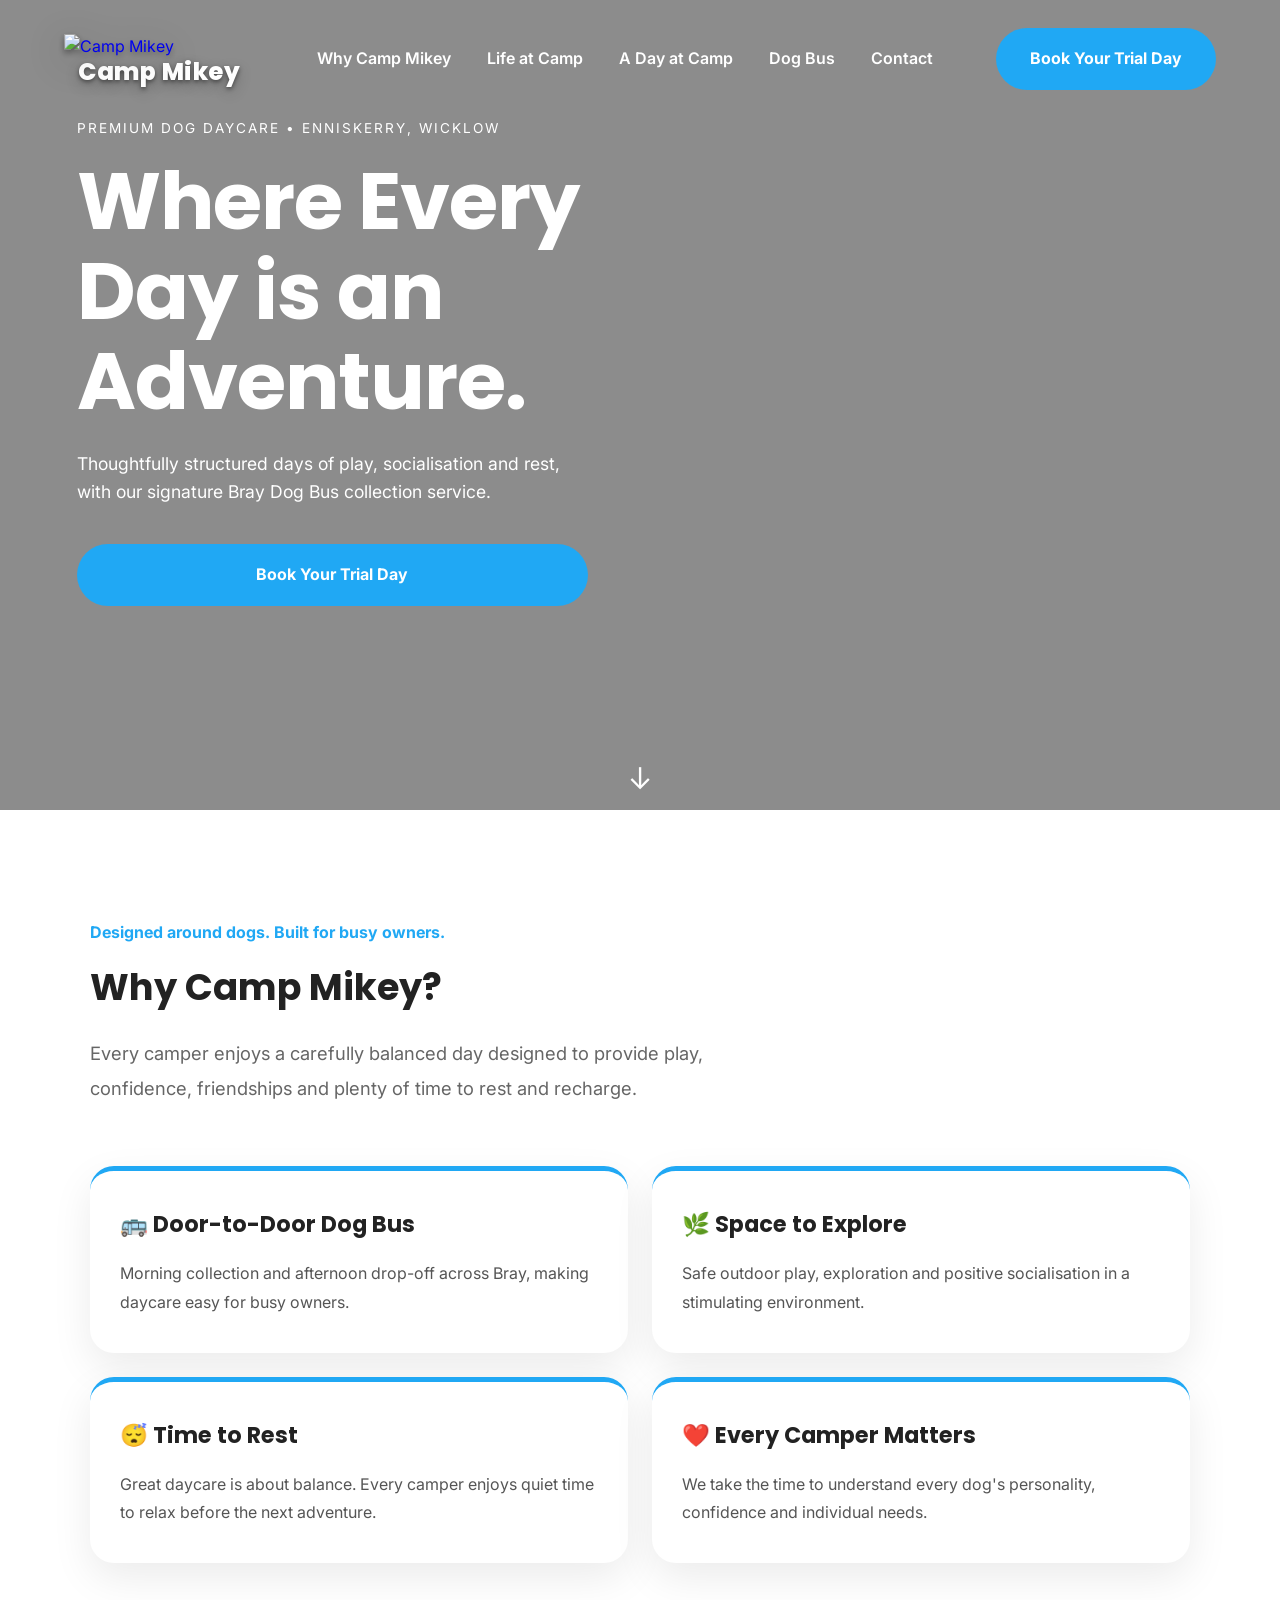
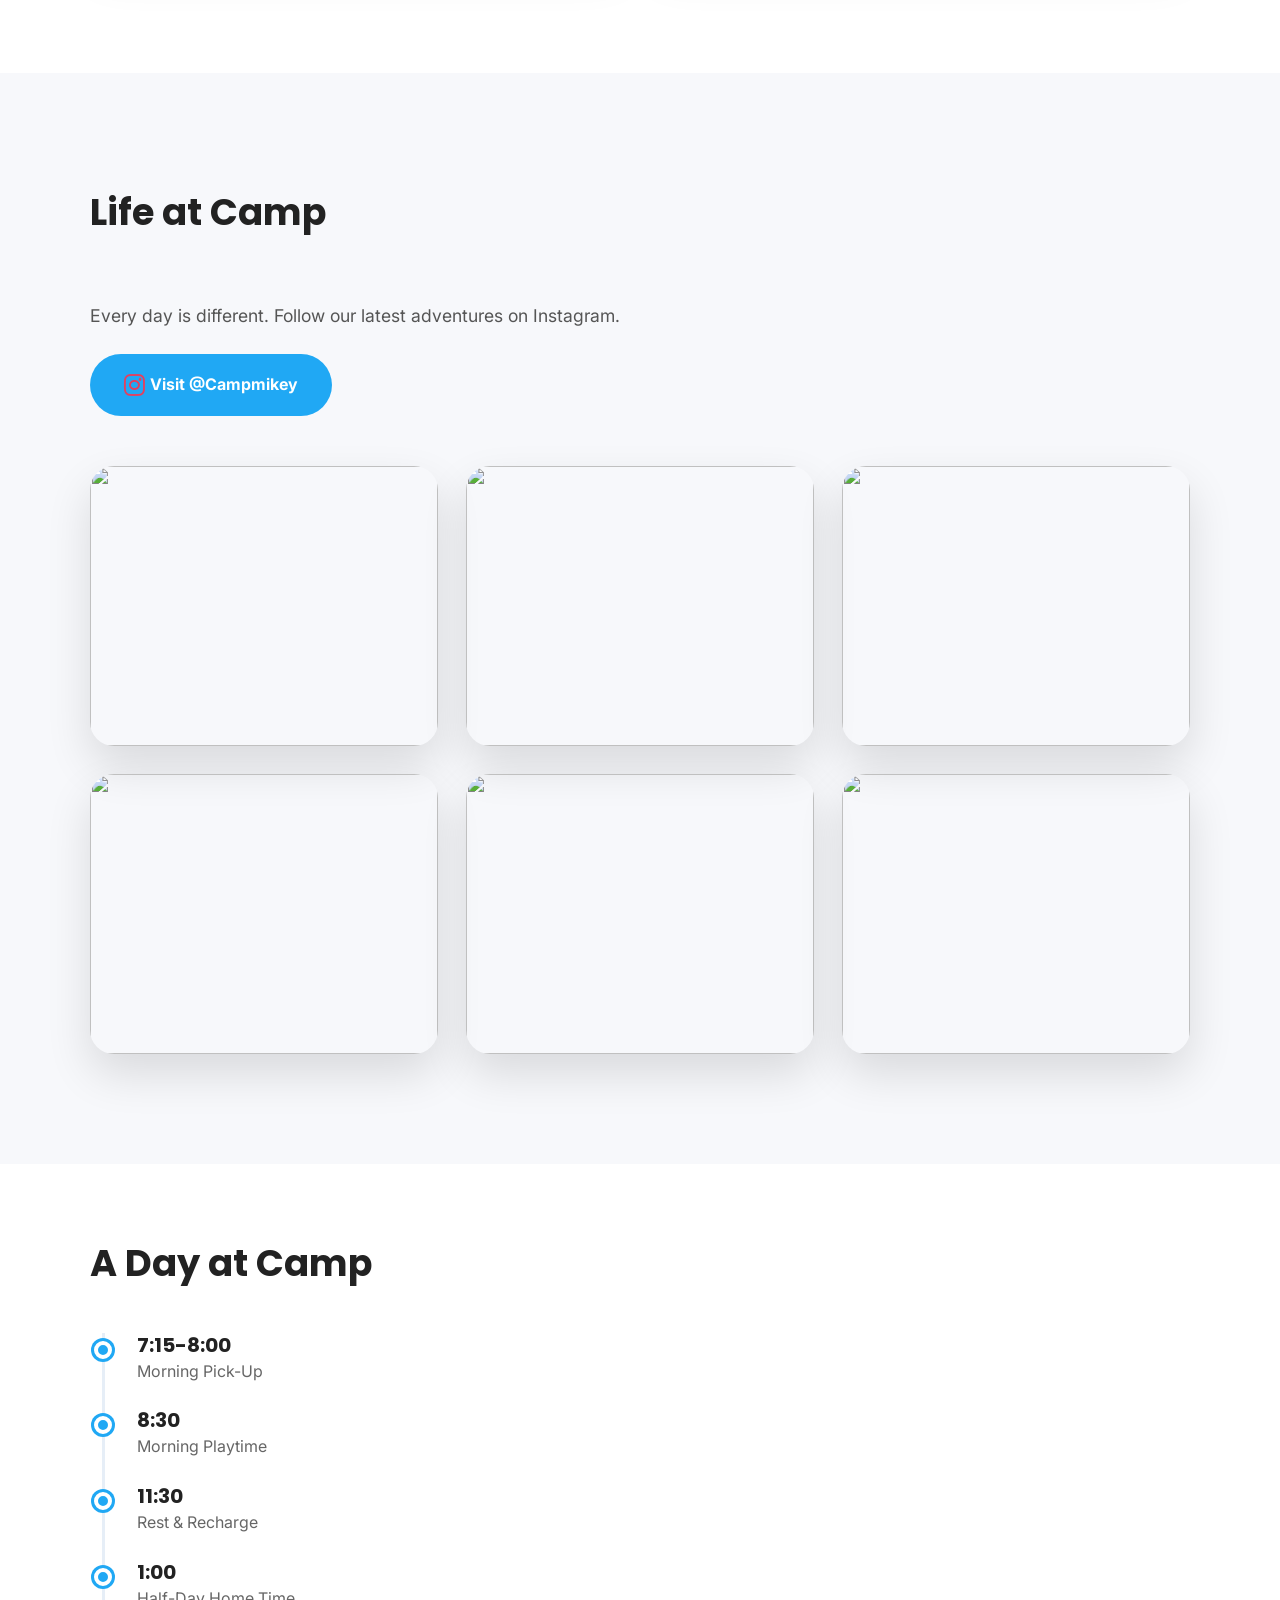
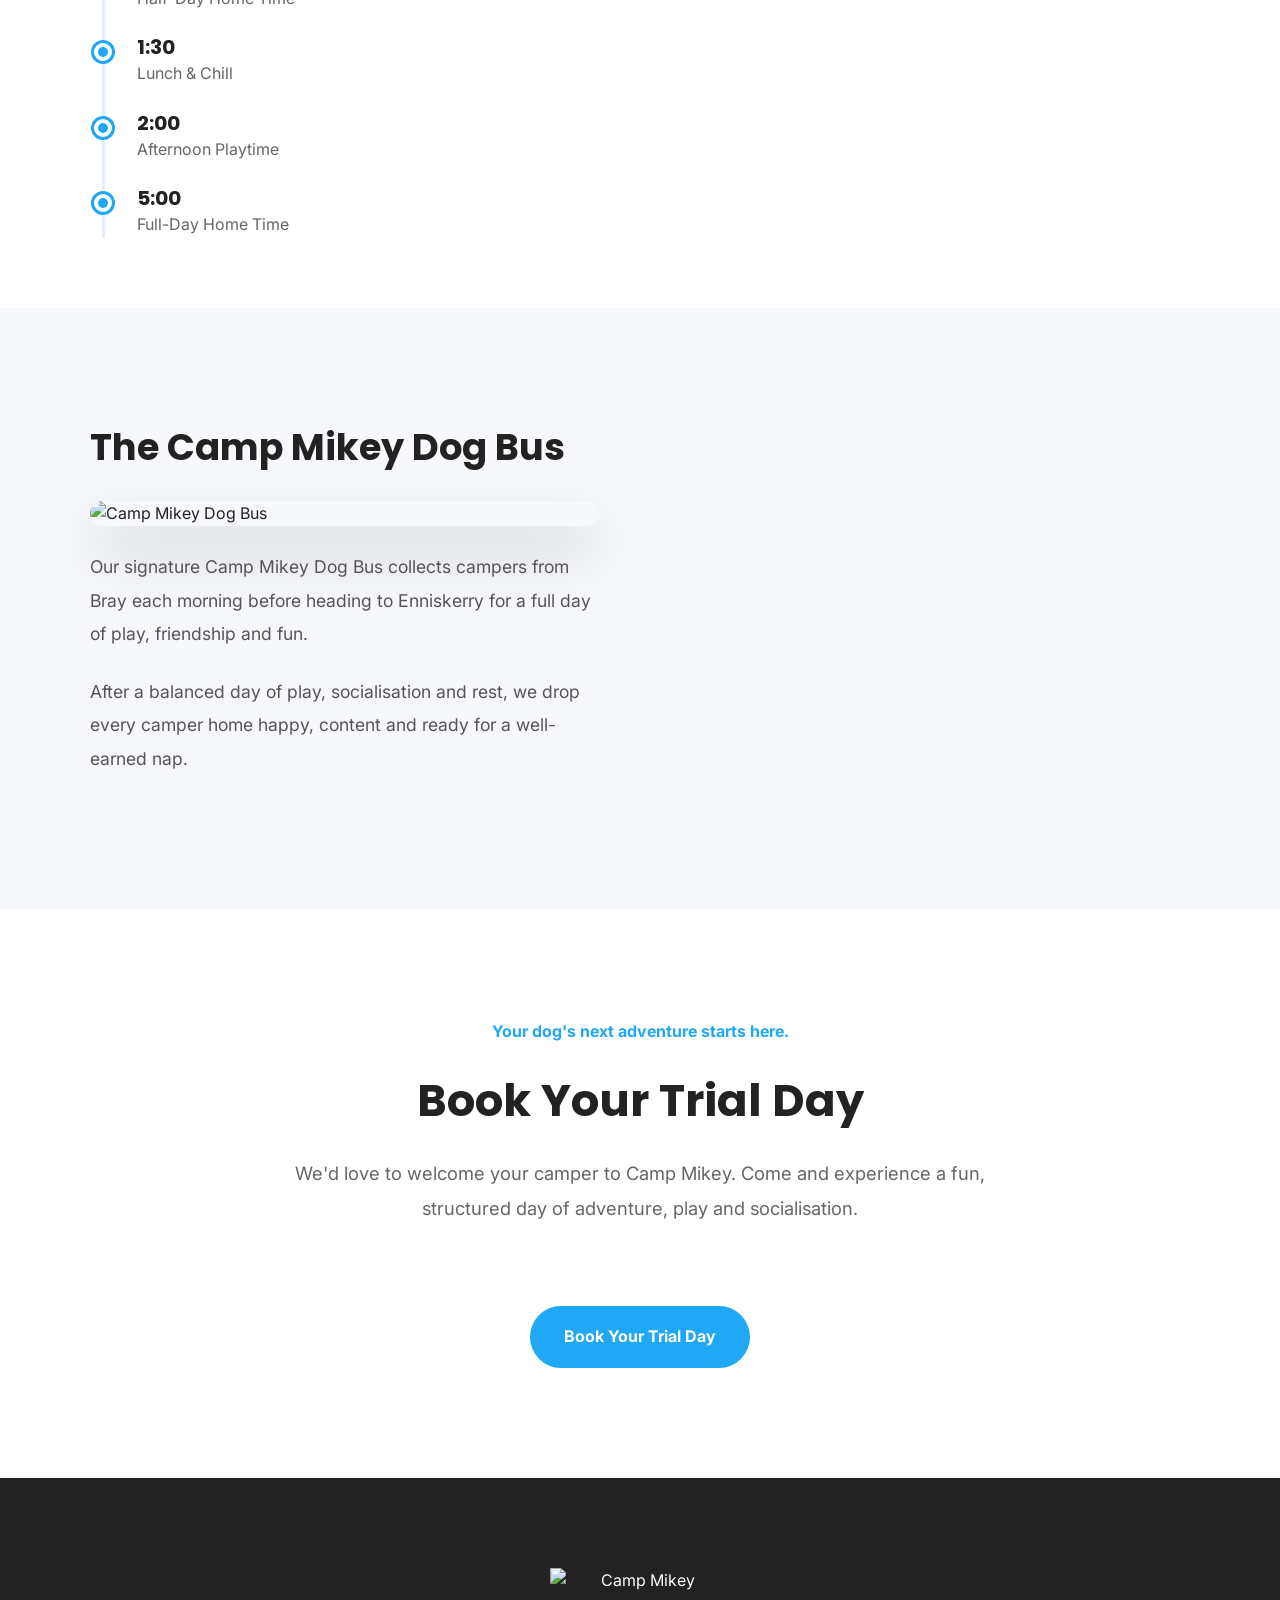
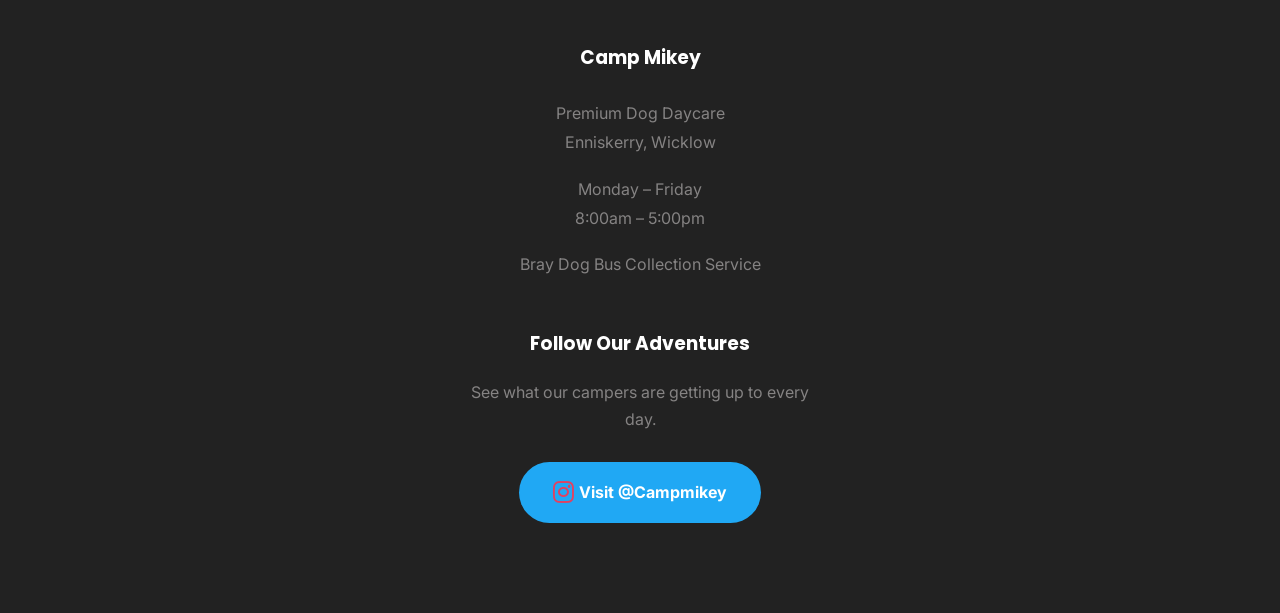
==== index.html @ 7c54f462 "chore: trigger production deployment" ====
<!DOCTYPE html>
<html lang="en">
<head>
    <meta charset="UTF-8">
    <meta name="viewport" content="width=device-width, initial-scale=1.0">

    <title>Camp Mikey | Premium Dog Daycare | Enniskerry, Wicklow</title>

    <meta name="description"
        content="Premium dog daycare in Enniskerry, Wicklow with our signature Bray Dog Bus collection service. Structured days of adventure, socialisation and rest.">

    <link rel="preconnect" href="https://fonts.googleapis.com">
    <link rel="preconnect" href="https://fonts.gstatic.com" crossorigin>

    <link href="https://fonts.googleapis.com/css2?family=Inter:wght@400;500;600;700&family=Poppins:wght@600;700;800&display=swap" rel="stylesheet">

<link rel="stylesheet"
      href="https://cdnjs.cloudflare.com/ajax/libs/font-awesome/6.5.2/css/all.min.css">

    <link rel="stylesheet" href="style.css">
</head>

<body>

<header class="hero">

    <nav class="navbar">

        <a href="#" class="logo">
    <img src="images/logo.png" alt="Camp Mikey">
    <span class="logo-name">Camp Mikey</span>
</a>

        <ul class="nav-links">
            <li><a href="#why">Why Camp Mikey</a></li>
            <li><a href="#gallery">Life at Camp</a></li>
            <li><a href="#day">A Day at Camp</a></li>
            <li><a href="#bus">Dog Bus</a></li>
            <li><a href="#contact">Contact</a></li>
        </ul>

        <a href="book.html" class="button desktop-button">
            Book Your Trial Day
        </a>

    </nav>

    <div class="hero-overlay"></div>

    <div class="hero-content">

        <p class="eyebrow">
            Premium Dog Daycare • Enniskerry, Wicklow
        </p>

        <h1>
            Where Every<br>
            Day is an Adventure.
        </h1>

        <p class="hero-text">
            Thoughtfully structured days of play, socialisation and rest,
            with our signature Bray Dog Bus collection service.
        </p>

        <a href="book.html" class="button hero-button">
            Book Your Trial Day
        </a>

    </div>

    <div class="scroll-indicator">
        ↓
    </div>

</header>

<main>

<section id="why" class="section">

    <div class="container">

        <p class="section-tag">
            Designed around dogs. Built for busy owners.
        </p>

        <h2>
            Why Camp Mikey?
        </h2>

        <p class="section-intro">

            Every camper enjoys a carefully balanced day designed to
            provide play, confidence, friendships and plenty of time
            to rest and recharge.

        </p>

        <div class="features">

            <article class="feature-card">

                <h3>🚌 Door-to-Door Dog Bus</h3>

                <p>
                    Morning collection and afternoon drop-off across Bray,
                    making daycare easy for busy owners.
                </p>

            </article>

            <article class="feature-card">

                <h3>🌿 Space to Explore</h3>

                <p>
                    Safe outdoor play, exploration and positive socialisation
                    in a stimulating environment.
                </p>

            </article>

            <article class="feature-card">

                <h3>😴 Time to Rest</h3>

                <p>
                    Great daycare is about balance. Every camper enjoys quiet
                    time to relax before the next adventure.
                </p>

            </article>

            <article class="feature-card">

                <h3>❤️ Every Camper Matters</h3>

                <p>
                    We take the time to understand every dog's personality,
                    confidence and individual needs.
                </p>

            </article>

        </div>

    </div>

</section>

<section id="gallery" class="section light">

    <div class="container">

        <h2>Life at Camp</h2>

        <div class="instagram-callout">

    <p>
        Every day is different. Follow our latest adventures on Instagram.
    </p>

    <a href="https://instagram.com/campmikeydogdaycare"
       target="_blank"
       class="button">

        <i class="fa-brands fa-instagram"></i>
        Visit @Campmikey

    </a>

</div>

        <div class="gallery">

            <img src="images/fourpals.jpg" alt="">
            <img src="images/park.jpeg" alt="">
            <img src="images/Pals.jpeg" alt="">
            <img src="images/Van-freeway 2.jpeg" alt="">
            <img src="images/Arnie-and-Beau.jpeg" alt="">
            <img src="images/Platform.jpeg" alt="">

        </div>

    </div>

</section>

<section id="day" class="section">

<div class="container">

<h2>A Day at Camp</h2>

<div class="timeline">

    <div class="timeline-item">
        <div class="timeline-dot"></div>
        <div class="timeline-content">
            <h3>7:15-8:00</h3>
            <p>Morning Pick-Up</p>
        </div>
    </div>

    <div class="timeline-item">
        <div class="timeline-dot"></div>
        <div class="timeline-content">
            <h3>8:30</h3>
            <p>Morning Playtime</p>
        </div>
    </div>

    <div class="timeline-item">
        <div class="timeline-dot"></div>
        <div class="timeline-content">
            <h3>11:30</h3>
            <p>Rest & Recharge</p>
        </div>
    </div>

    <div class="timeline-item">
        <div class="timeline-dot"></div>
        <div class="timeline-content">
            <h3>1:00</h3>
            <p>Half-Day Home Time</p>
        </div>
    </div>

    <div class="timeline-item">
        <div class="timeline-dot"></div>
        <div class="timeline-content">
            <h3>1:30</h3>
            <p>Lunch & Chill</p>
        </div>
    </div>

    <div class="timeline-item">
        <div class="timeline-dot"></div>
        <div class="timeline-content">
            <h3>2:00</h3>
            <p>Afternoon Playtime</p>
        </div>
    </div>

    <div class="timeline-item">
        <div class="timeline-dot"></div>
        <div class="timeline-content">
            <h3>5:00</h3>
            <p>Full-Day Home Time</p>
        </div>
    </div>

</div>

</section>

<section id="bus" class="section light">

<div class="container split">

<div>

<h2>The Camp Mikey Dog Bus</h2>

<div>

    <img src="images/van.jpeg" alt="Camp Mikey Dog Bus">

</div>

<p>

Our signature Camp Mikey Dog Bus collects campers from Bray each
morning before heading to Enniskerry for a full day of play,
friendship and fun.

</p>

<p>
After a balanced day of play, socialisation and rest, we drop every camper home happy, content and ready for a well-earned nap.
</p>

</div>

</div>

</section>

<section id="contact" class="cta">

    <div class="container">

        <p class="section-tag">
            Your dog's next adventure starts here.
        </p>

        <h2>
            Book Your Trial Day
        </h2>

        <p class="section-intro">
            We'd love to welcome your camper to Camp Mikey. Come and experience a fun, structured day of adventure, play and socialisation.
        </p>

        <a href="book.html" class="button">
            Book Your Trial Day
        </a>

    </div>

</section>

<footer>

    <div class="container footer-content">

        <img src="images/logo.png"
             alt="Camp Mikey"
             class="footer-logo">

        <div class="footer-details">

            <h3>Camp Mikey</h3>

            <p>
                Premium Dog Daycare<br>
                Enniskerry, Wicklow
            </p>

            <p>
                Monday – Friday<br>
                8:00am – 5:00pm
            </p>

            <p>
                Bray Dog Bus Collection Service
            </p>

        </div>

        <div class="footer-social">

            <h3>Follow Our Adventures</h3>

            <p>
                See what our campers are getting up to every day.
            </p>

            <a href="https://instagram.com/campmikeydogdaycare"
               target="_blank"
               class="button">

                <i class="fa-brands fa-instagram"></i>
                Visit @Campmikey

            </a>

        </div>

    </div>

</footer>
---- style.css ----
/* ======================================================
   CAMP MIKEY
   Mobile First
====================================================== */

/* ---------- Reset ---------- */

*{
    margin:0;
    padding:0;
    box-sizing:border-box;
}

html{
    scroll-behavior:smooth;
}

body{
    font-family:"Inter",sans-serif;
    color:#222;
    background:#fff;
    line-height:1.6;
}

img{
    max-width:100%;
    display:block;
}

a{
    text-decoration:none;
}

/* ---------- Variables ---------- */

:root{

    --blue:#20A8F4;
    --dark:#222;
    --light:#f7f8fb;
    --white:#fff;

    --radius:22px;

    --shadow:
    0 20px 45px rgba(0,0,0,.12);

}

/* ---------- Typography ---------- */

h1,h2,h3{
    font-family:"Poppins",sans-serif;
}

h1{
    font-size:3.2rem;
    line-height:1.05;
    margin-bottom:24px;
}

h2{
    font-size:2.3rem;
    margin-bottom:20px;
}

p{
    color:#555;
}

/* ---------- Buttons ---------- */

.button{

    display:inline-flex;
    justify-content:center;
    align-items:center;

    background:var(--blue);
    color:white;

    padding:18px 34px;

    border-radius:999px;

    font-weight:700;

    transition:.25s;

}

.button:hover{

    transform:translateY(-3px);

}

/* ---------- Hero ---------- */

.hero{

    position:relative;

    min-height:78vh;

    background:
    linear-gradient(rgba(0,0,0,.45),rgba(0,0,0,.45)),
    url(images/hero.jpeg);

    background-size:cover;
    background-position:center;

    color:white;

    display:flex;
    flex-direction:column;

}

.hero-overlay{

    position:absolute;
    inset:0;

}

.navbar{

    display:flex;
    justify-content:center;
    align-items:center;

    padding:18px 28px;
    position:relative;
    z-index:2;

}

.logo img{
    width:150px;
    height:auto;

    filter:
        drop-shadow(0 3px 3px rgba(0,0,0,.35))
        drop-shadow(0 8px 18px rgba(0,0,0,.22));
}

.logo{
    display:flex;
    flex-direction:column;
    align-items:center;
}

.logo-name{
    margin-top:0px;

    font-family:"Poppins", sans-serif;
    font-size:1.5rem;
    font-weight:800;

    color:white;

    line-height:1;
    letter-spacing:.5px;

    text-shadow:
        0 2px 4px rgba(0,0,0,.45),
        0 5px 14px rgba(0,0,0,.25);
}

.nav-links{

    display:none;

    list-style:none;

}

.desktop-button{

    display:none;

}

.hero-content{

    position:relative;
    z-index:2;

    flex:1;

    display:flex;
    flex-direction:column;
    justify-content:flex-start;

    padding:0px 32px 25px;

    max-width:620px;

}

.eyebrow{

    color:white;

    text-transform:uppercase;

    letter-spacing:2px;

    font-size:.85rem;

    margin-bottom:18px;

}

.hero h1{

    color:white;

}

.hero-text{

    color:white;

    font-size:1.1rem;

    margin-bottom:38px;

}

.hero-button{

    width:100%;

}

.scroll-indicator{

    color:white;

    text-align:center;

    padding-bottom:8px;

    font-size:30px;

}

/* ---------- Timeline ---------- */

.timeline{
    position:relative;
    margin-top:40px;
    margin-left:12px;
    padding-left:32px;
    border-left:3px solid #e6eef7;
}

.timeline-item{
    position:relative;
    margin-bottom:24px;
}

.timeline-item:last-child{
    margin-bottom:0;
}

.timeline-dot{
    position:absolute;
    left:-43px;
    top:8px;
    width:18px;
    height:18px;
    border-radius:50%;
    background:var(--blue);
    border:4px solid #fff;
    box-shadow:0 0 0 3px var(--blue);
}

.timeline-content h3{
    font-size:1.25rem;
    color:var(--dark);
    margin-bottom:2px;
    line-height:1.2;
}

.timeline-content p{
    color:#666;
    font-size:1rem;
}

#day{
    padding-top:70px;
    padding-bottom:70px;
}

/* ---------- Sections ---------- */

.section{

    padding:110px 28px;

}

.light{

    background:var(--light);

}

.container{

    width:min(1100px,100%);
    margin:auto;

}

.section-tag{

    color:var(--blue);

    font-weight:700;

    margin-bottom:12px;

}

.section-intro{

max-width:700px;

font-size:1.15rem;

line-height:1.9;

margin-bottom:60px;

color:#666;

}

.features{
    display:grid;
    grid-template-columns:1fr;
    gap:24px;
    margin-top:50px;
}

.feature-card{

    background:white;

    border-radius:24px;

    padding:36px 30px;

    box-shadow:0 15px 40px rgba(0,0,0,.08);

    transition:.3s;

    border-top:5px solid var(--blue);

}

.feature-card:hover{

    transform:translateY(-8px);

    box-shadow:0 25px 55px rgba(0,0,0,.12);

}

.feature-card h3{

    font-size:1.4rem;

    margin-bottom:16px;

}

.feature-card p{

    line-height:1.8;

}

@media(min-width:900px){

    .features{
        grid-template-columns:repeat(2,1fr);
    }

}

/* ---------- Instagram ---------- */

.instagram-callout{

    text-align:left;

    margin-top:60px;

}

.instagram-callout p{

    font-size:1.1rem;

    margin-bottom:24px;

}

/* ---------- Gallery ---------- */

.gallery{

    display:grid;

    grid-template-columns:1fr;

    gap:20px;

    margin-top:50px;

}

.gallery img{

    width:100%;

    height:280px;

    object-fit:cover;

    border-radius:24px;

    box-shadow:var(--shadow);

    transition:transform .3s ease;

}

.gallery img:hover{

    transform:scale(1.03);

}

@media(min-width:768px){

    .gallery{

        grid-template-columns:repeat(2,1fr);

    }

}

@media(min-width:1100px){

    .gallery{

        grid-template-columns:repeat(3,1fr);

        gap:28px;

    }

}

/* ---------- Desktop ---------- */

@media(min-width:992px){

.hero{

min-height:90vh;

}

.navbar{
    padding:28px 5%;
    justify-content:space-between;
}

.logo img{
    width:190px;
    height:auto;
}

.nav-links{

display:flex;

gap:36px;

}

.nav-links a{

color:white;
font-weight:600;

}

.desktop-button{

display:inline-flex;

}

.hero-content{

padding-left:6%;

}

.hero-button{

width:auto;

}

h1{
    font-size:5rem;
    line-height:1.12;
    letter-spacing:-1px;
}

}

/* ---------- Dog Bus ---------- */

.split{
    display:grid;
    gap:80px;
    align-items:center;
}

.split img{

    width:100%;

    border-radius:32px;

    display:block;

    box-shadow:0 25px 60px rgba(0,0,0,.18);

}

.split p{
    margin:24px 0;
    max-width:550px;
}

@media(min-width:992px){

    .split{
        grid-template-columns:1fr 1fr;
    }

}

.split > div:last-child{
    margin-top:20px;
}

@media(min-width:992px){

    .split > div:last-child{
        margin-top:0;
    }

}

.split h2{

    margin-bottom:24px;

}

.split p{

    font-size:1.1rem;

    line-height:1.9;

    margin-bottom:24px;

}

.split .button{

    margin:20px 0 50px;

}

/* ---------- CTA ---------- */

.cta{

    background:white;

    text-align:center;

    padding:110px 28px;

}

.cta h2{

    font-size:2.8rem;

    margin:20px 0;

}

.cta .section-intro{
    margin-left:auto;
    margin-right:auto;
    text-align:center;
}

.cta .button{

    margin-top:20px;

}

.button i{

    margin-right:10px;

    font-size:1rem;

}

.button .fa-instagram{

    color:#E4405F;

    font-size:1.5rem;

    margin-right:5px;

    vertical-align:middle;

}

/* ---------- Footer ---------- */

footer{

    background:#222;

    color:white;

    padding:90px 28px;

}

.footer-content{

    display:flex;

    flex-direction:column;

    align-items:center;

    text-align:center;

    gap:50px;

}

.footer-logo{

    width:180px;

}

.footer-details{

    display:flex;

    flex-direction:column;

    gap:18px;

}

.footer-details h3{

    color:var(--white);

    margin-bottom:8px;

}

.footer-details p{

    color:#858383;

    line-height:1.8;

    margin:0;

}

.footer-social{

    display:flex;

    flex-direction:column;

    align-items:center;

    gap:20px;

}

.footer-social h3{

    color:rgb(255, 255, 255);

}

.footer-social p{

    color:#858383;

    max-width:340px;

    line-height:1.7;

}

.footer-social .button{

    margin-top:8px;

}

/* ---------- Booking Page ---------- */

.booking-page{
    background:#f7f8fb;
    color:var(--dark);
}

.booking-header{
    background:white;
    padding:24px 28px;
    text-align:center;
}

.booking-logo{
    display:inline-flex;
    flex-direction:column;
    align-items:center;
    text-decoration:none;
}

.booking-logo img{
    width:140px;
    height:auto;
}

.booking-logo span{
    margin-top:4px;
    font-family:"Poppins", sans-serif;
    font-size:1.5rem;
    font-weight:800;
    color:var(--dark);
}

.booking-container{
    width:100%;
    max-width:850px;
    margin:0 auto;
}

.booking-intro{
    background:white;
    padding:10px 28px 70px;
}

.booking-intro h1{
    font-size:2.7rem;
    line-height:1.1;
    margin:16px 0 28px;
}

.booking-intro > .booking-container > p:not(.section-tag){
    font-size:1.05rem;
    line-height:1.8;
    color:#555;
    margin-bottom:18px;
}

.booking-notice{
    margin-top:35px;
    padding:24px;
    background:#eef5fc;
    border-left:5px solid var(--blue);
    border-radius:12px;
    line-height:1.7;
}

.booking-form-section{
    padding:70px 28px 100px;
}

.booking-form{
    display:flex;
    flex-direction:column;
    gap:35px;
}

.booking-form fieldset{
    background:white;
    border:none;
    border-radius:24px;
    padding:32px 24px;
    box-shadow:0 15px 40px rgba(0,0,0,.06);
}

.form-section-title{
    font-family:"Poppins", sans-serif;
    font-size:1.5rem;
    font-weight:700;
    color:var(--dark);
    margin:0 0 28px;
    line-height:1.3;
}

.form-grid{
    display:grid;
    grid-template-columns:1fr;
    gap:24px;
}

.form-group{
    display:flex;
    flex-direction:column;
    gap:10px;
    margin-bottom:24px;
}

.form-grid .form-group{
    margin-bottom:0;
}

.form-group label{
    font-weight:600;
    line-height:1.5;
}

.form-group label small{
    display:block;
    margin-top:4px;
    font-size:.8rem;
    font-weight:400;
    color:#777;
}

.form-group input,
.form-group select,
.form-group textarea{
    width:100%;
    padding:15px 16px;

    font:inherit;
    color:var(--dark);

    background:#fafafa;

    border:1px solid #d8d8d8;
    border-radius:12px;

    outline:none;

    transition:
        border-color .2s ease,
        box-shadow .2s ease;
}

.form-group textarea{
    resize:vertical;
}

.form-group input:focus,
.form-group select:focus,
.form-group textarea:focus{
    border-color:var(--blue);
    box-shadow:0 0 0 3px rgba(0,119,200,.12);
    background:white;
}

.form-next-steps{
    background:#eef5fc;
    border-radius:20px;
    padding:30px 24px;
}

.form-next-steps h2{
    font-size:1.6rem;
    margin-bottom:12px;
}

.form-next-steps p{
    line-height:1.8;
    color:#555;
}

.form-confirmation{
    background:white;
    border-radius:16px;
    padding:22px;
}

.form-confirmation label{
    display:flex;
    align-items:flex-start;
    gap:12px;
    cursor:pointer;
    line-height:1.6;
}

.form-confirmation input{
    width:20px;
    height:20px;
    margin-top:2px;
    flex-shrink:0;
}

.booking-submit{
    border:none;
    cursor:pointer;
    align-self:stretch;
    text-align:center;
    font-family:inherit;
    font-size:1rem;
}

.booking-footer{
    background:#222;
    color:#eee;
    padding:50px 28px;
    text-align:center;
}

.booking-footer p{
    color:#eee;
    line-height:1.7;
    margin-bottom:15px;
}

.booking-footer a{
    color:white;
    font-weight:700;
}

/* ---------- Thank You Page ---------- */

.thanks-page{
    background:#f7f8fb;
}

.thanks-main{
    min-height:100vh;

    display:flex;
    align-items:center;
    justify-content:center;

    padding:50px 28px;
}

.thanks-content{
    width:100%;
    max-width:650px;

    background:white;

    text-align:center;

    padding:50px 28px;

    border-radius:28px;

    box-shadow:0 20px 60px rgba(0,0,0,.08);
}

.thanks-logo{
    display:inline-flex;
    flex-direction:column;
    align-items:center;

    margin-bottom:45px;

    text-decoration:none;
}

.thanks-logo img{
    width:150px;
    height:auto;
}

.thanks-logo span{
    margin-top:4px;

    font-family:"Poppins", sans-serif;
    font-size:1.6rem;
    font-weight:800;

    color:var(--dark);
}

.thanks-content h1{
    font-size:2.5rem;
    line-height:1.15;

    margin:16px 0 22px;
}

.thanks-content > p:not(.section-tag){
    max-width:500px;

    margin:0 auto 35px;

    color:#555;

    font-size:1.05rem;
    line-height:1.8;
}
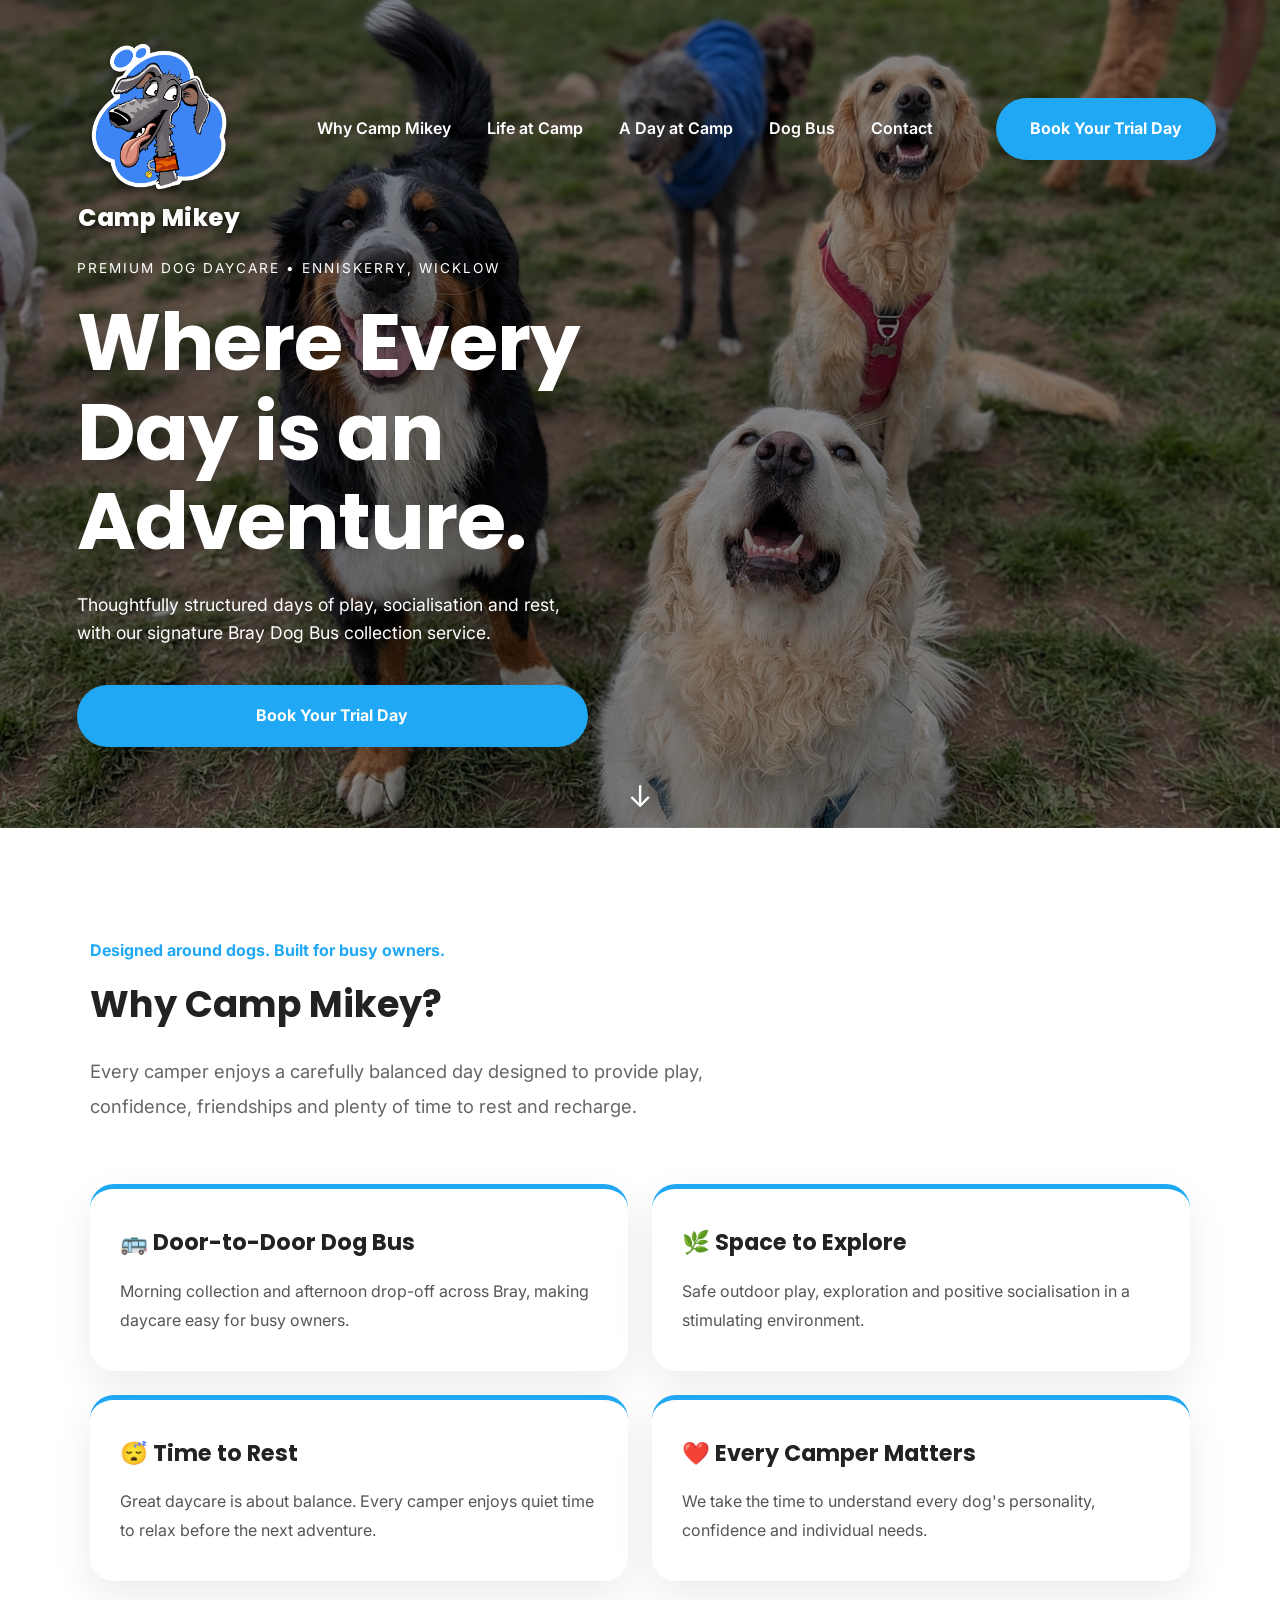
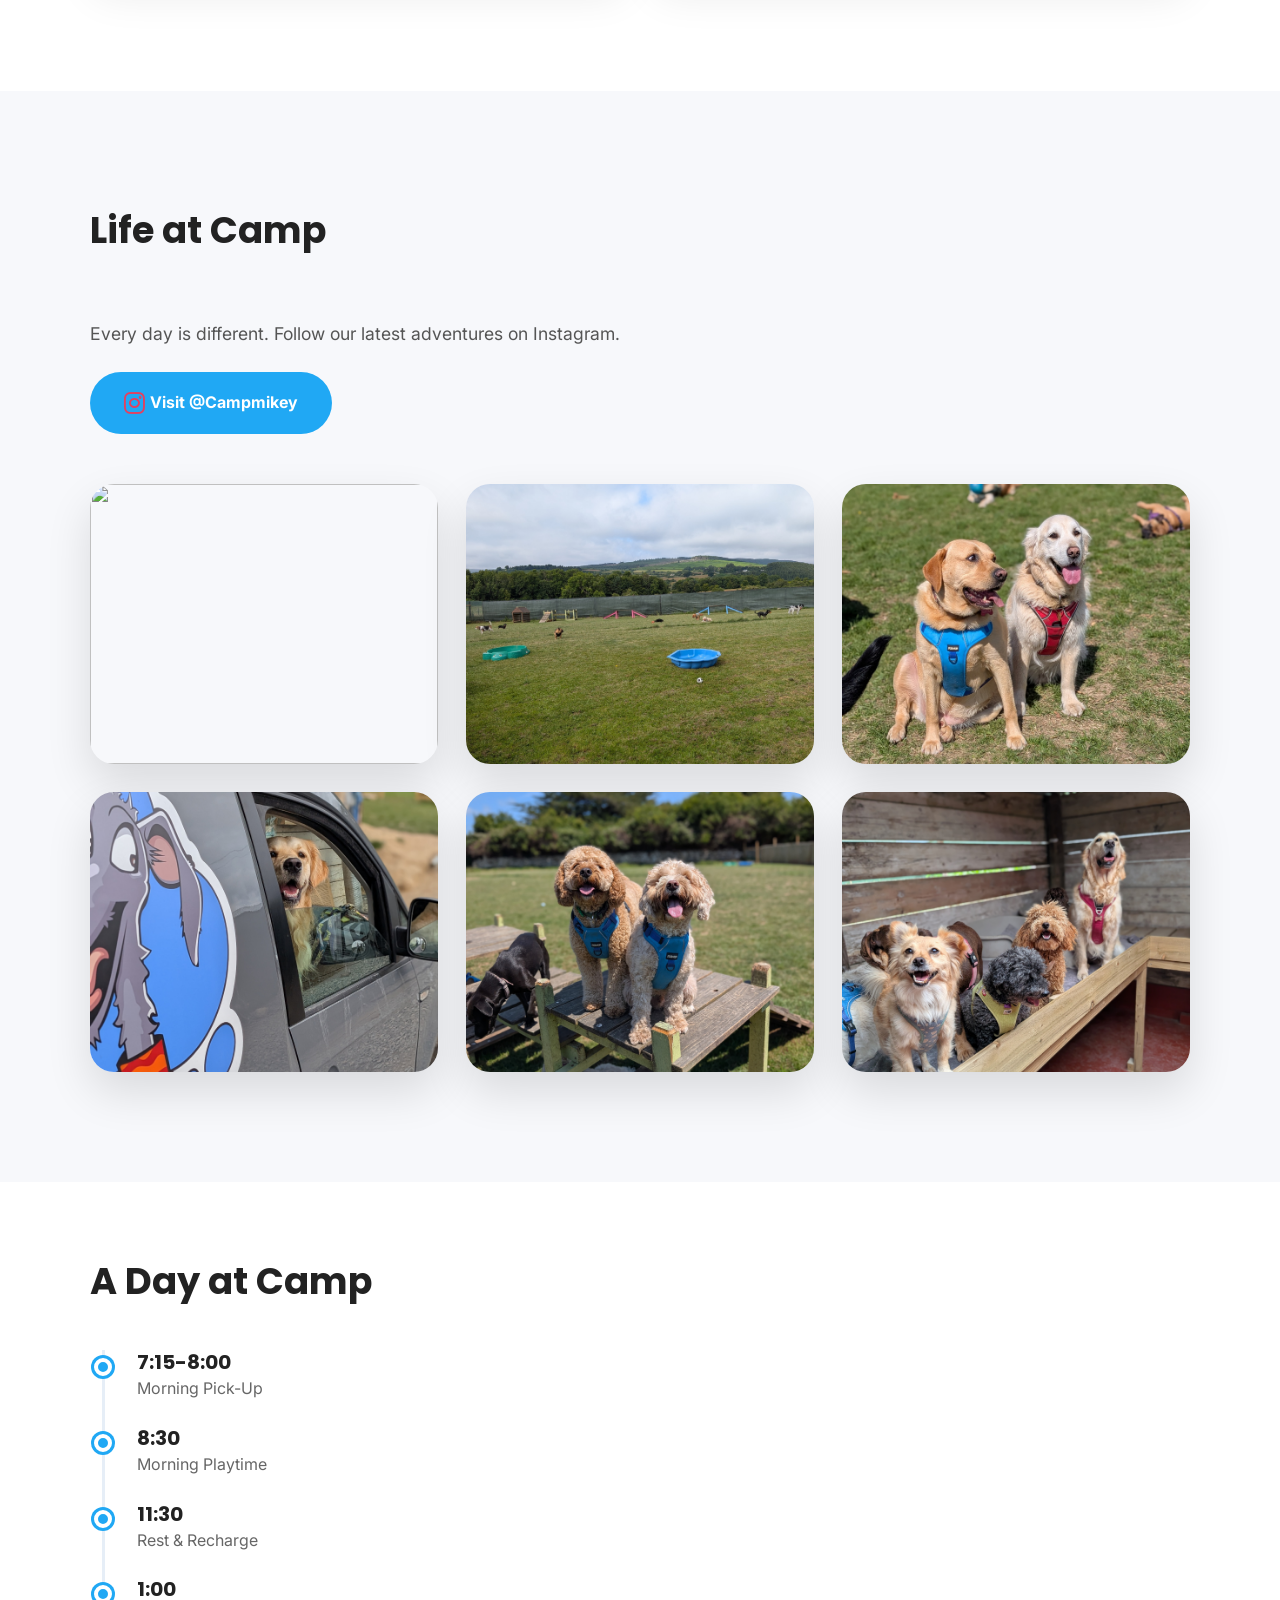
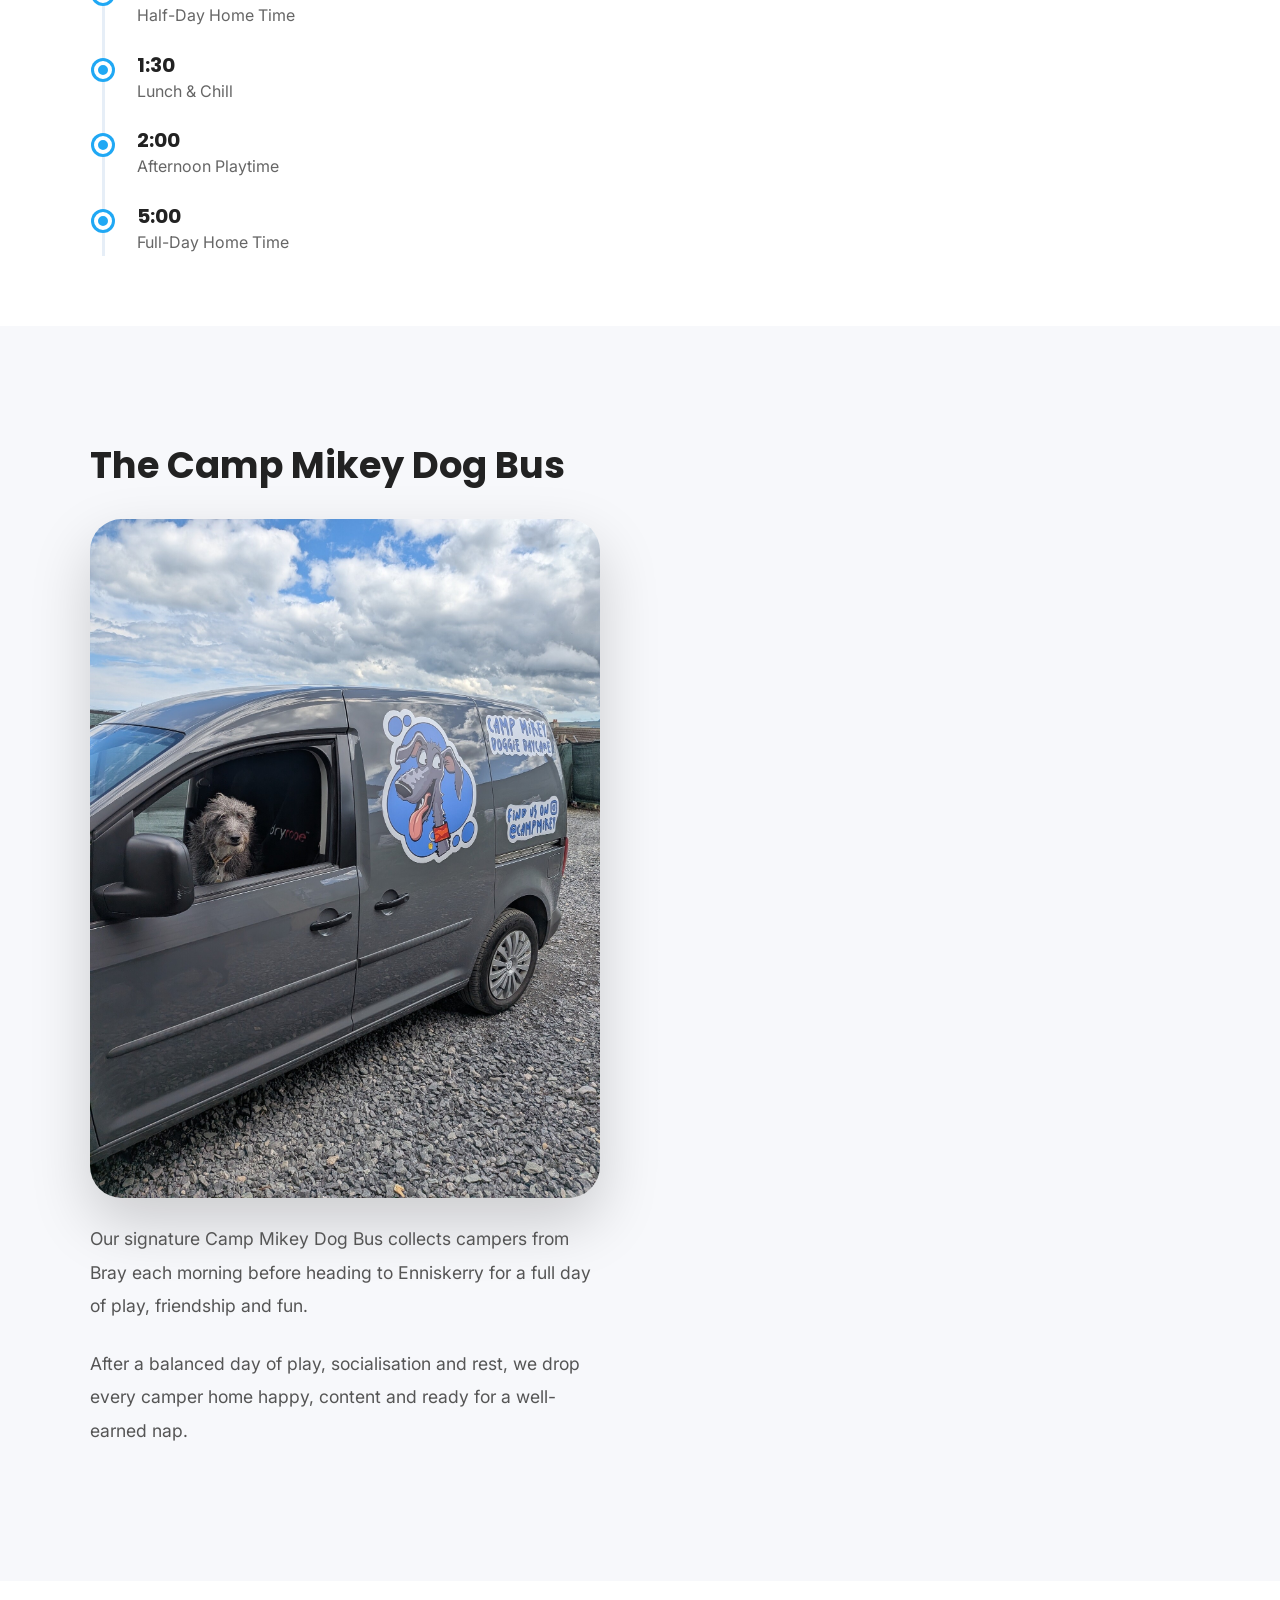
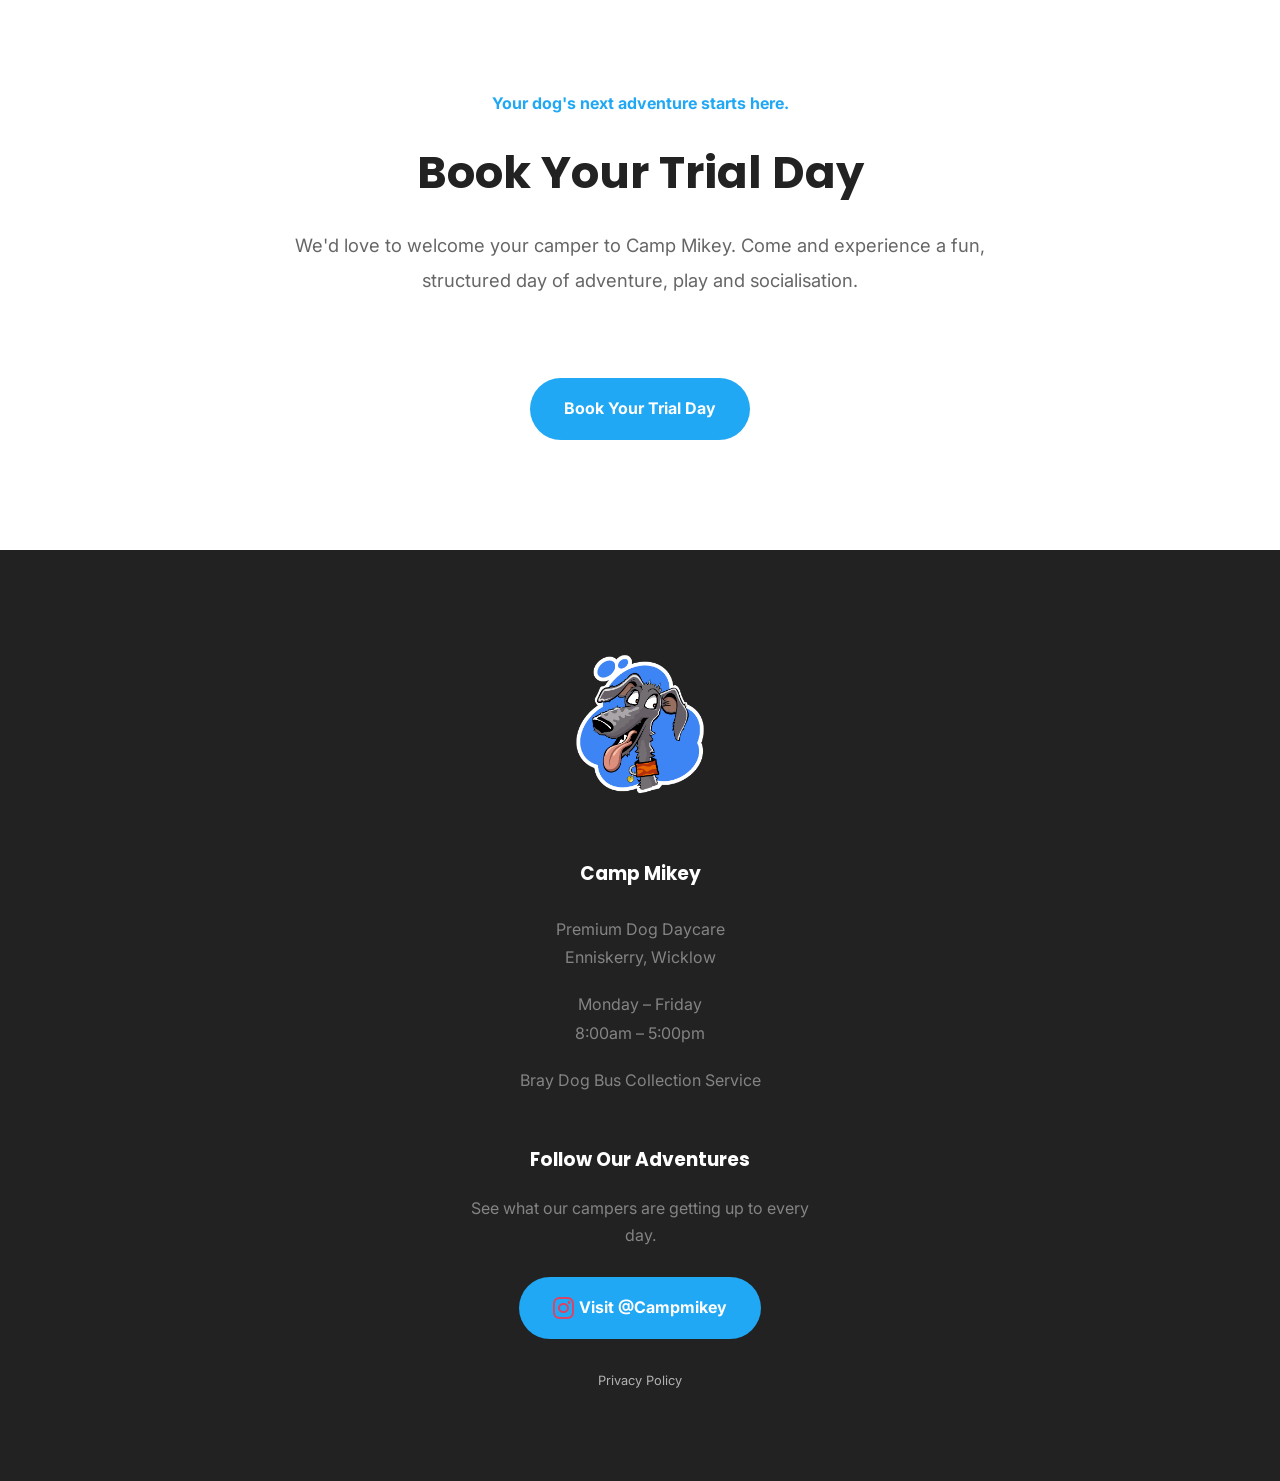
==== commit 73a48a4a: "feat: add privacy policy and links" ====
--- a/index.html
+++ b/index.html
@@ -356,8 +356,13 @@
 
             </a>
 
+            <a href="privacy.html" class="footer-privacy">
+                Privacy Policy
+            </a>
+
         </div>
 
     </div>
 
 </footer>
+
--- a/style.css
+++ b/style.css
@@ -1035,4 +1035,142 @@
 
     font-size:1.05rem;
     line-height:1.8;
+}
+
+/* production refresh */
+
+/* ---------- Privacy Page ---------- */
+
+.privacy-page{
+    background:#f7f8fb;
+    color:var(--dark);
+}
+
+.privacy-page .booking-header{
+    padding-bottom:20px;
+}
+
+.privacy-section{
+    padding:20px 28px 90px;
+}
+
+.privacy-section .booking-container{
+    max-width:850px;
+    margin:0 auto;
+}
+
+.privacy-section h1{
+    font-size:2.7rem;
+    line-height:1.1;
+    margin:14px 0 10px;
+}
+
+.privacy-updated{
+    color:#777;
+    margin:0 0 35px;
+}
+
+.privacy-content{
+    background:#fff;
+    padding:45px 50px;
+    border-radius:24px;
+    box-shadow:0 15px 40px rgba(0,0,0,.06);
+}
+
+.privacy-content h2{
+    font-size:1.45rem;
+    line-height:1.3;
+    margin:40px 0 14px;
+}
+
+.privacy-content h2:first-child{
+    margin-top:0;
+}
+
+.privacy-content p{
+    color:#555;
+    font-size:1rem;
+    line-height:1.75;
+    margin:0 0 18px;
+}
+
+.privacy-content p:last-child{
+    margin-bottom:0;
+}
+
+.privacy-return{
+    display:table;
+    margin:40px auto 0;
+}
+
+
+/* ---------- Privacy Page Mobile ---------- */
+
+@media (max-width:600px){
+
+    .privacy-page .booking-header{
+        padding-bottom:10px;
+    }
+
+    .privacy-section{
+        padding:10px 20px 70px;
+    }
+
+    .privacy-section h1{
+        font-size:2.2rem;
+    }
+
+    .privacy-content{
+        padding:30px 22px;
+        border-radius:20px;
+    }
+
+    .privacy-content h2{
+        font-size:1.25rem;
+        margin-top:32px;
+    }
+
+    .privacy-content p{
+        font-size:.95rem;
+        line-height:1.7;
+    }
+
+}
+
+/* ---------- Form Privacy Link ---------- */
+
+.form-privacy{
+    max-width:600px;
+    margin:25px auto 18px;
+
+    text-align:center;
+    font-size:.8rem;
+    line-height:1.6;
+
+    color:#777;
+}
+
+.form-privacy a{
+    color:var(--blue);
+    font-weight:600;
+    text-decoration:none;
+}
+
+.form-privacy a:hover{
+    text-decoration:underline;
+}
+
+/* ---------- Footer Privacy Link ---------- */
+
+.footer-privacy{
+    display:inline-block;
+    margin-top:12px;
+
+    color:rgba(255,255,255,.65);
+    font-size:.8rem;
+    text-decoration:none;
+}
+
+.footer-privacy:hover{
+    color:#fff;
 }
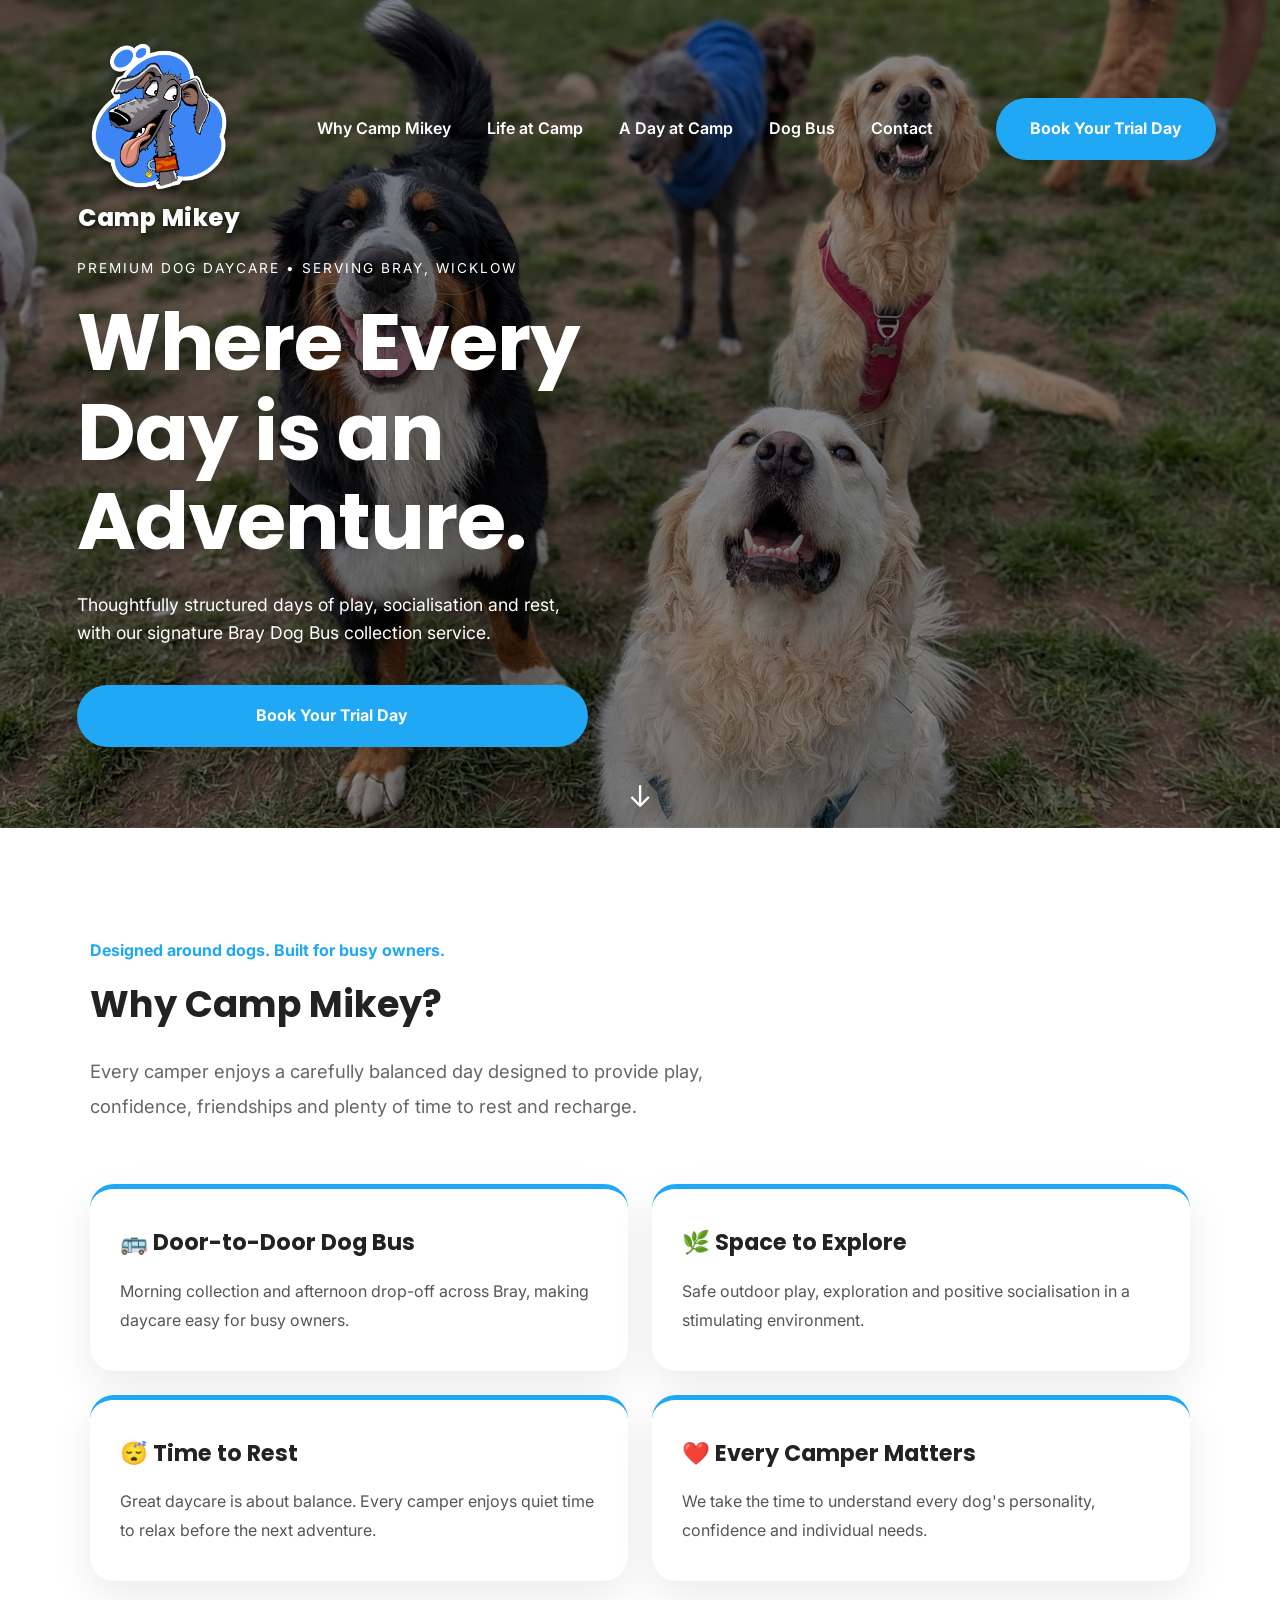
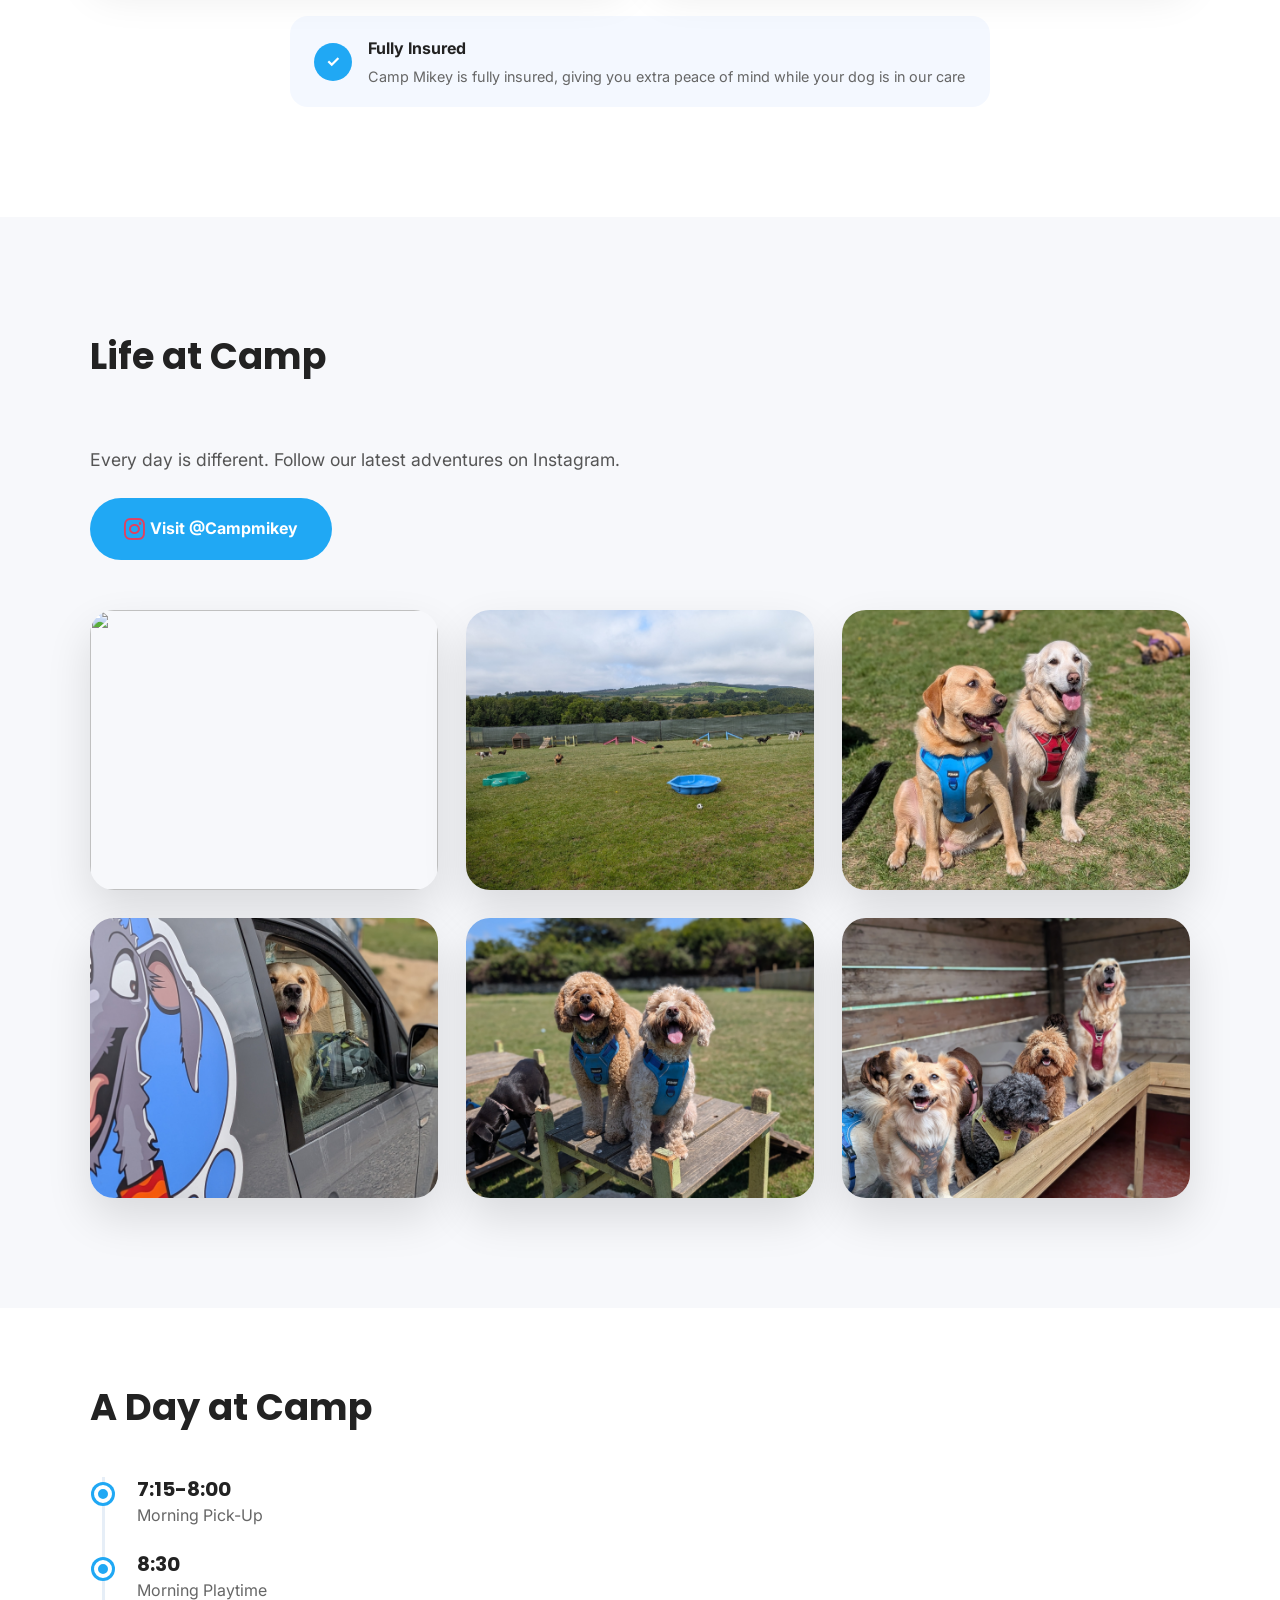
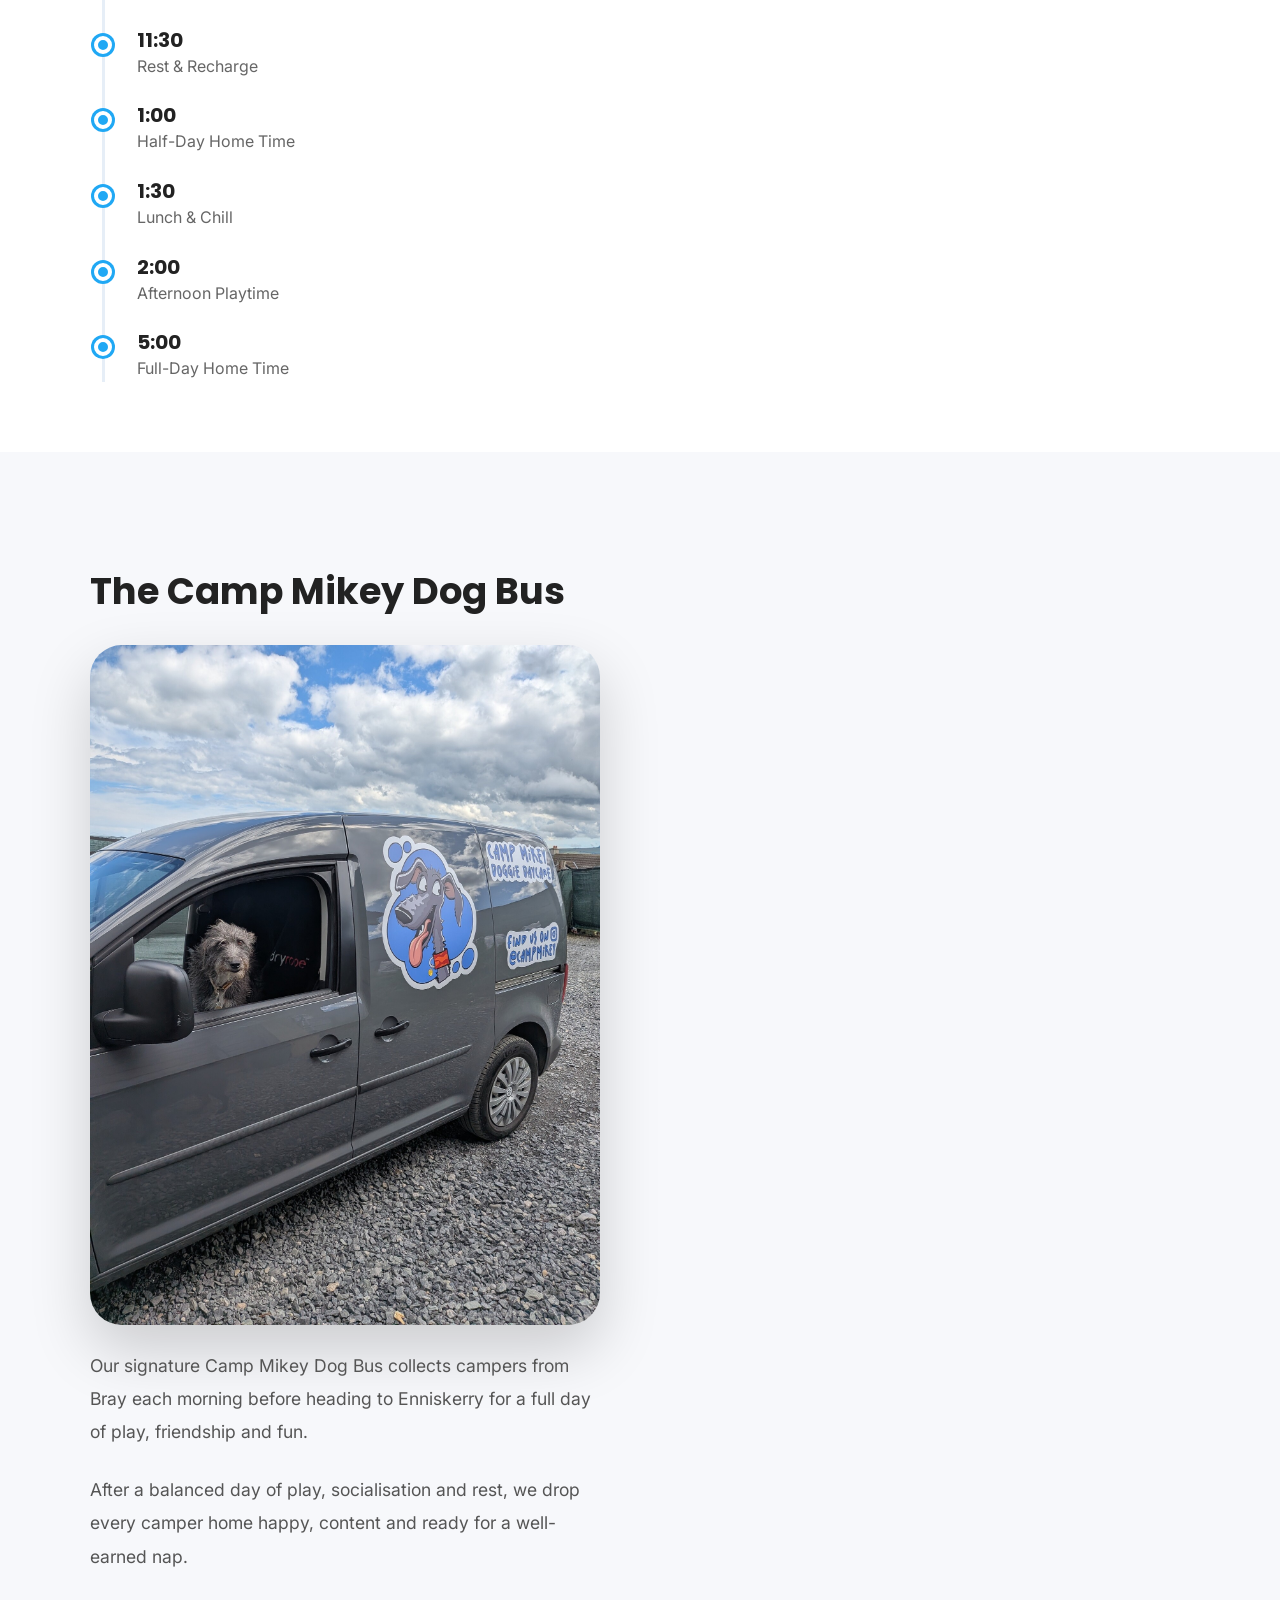
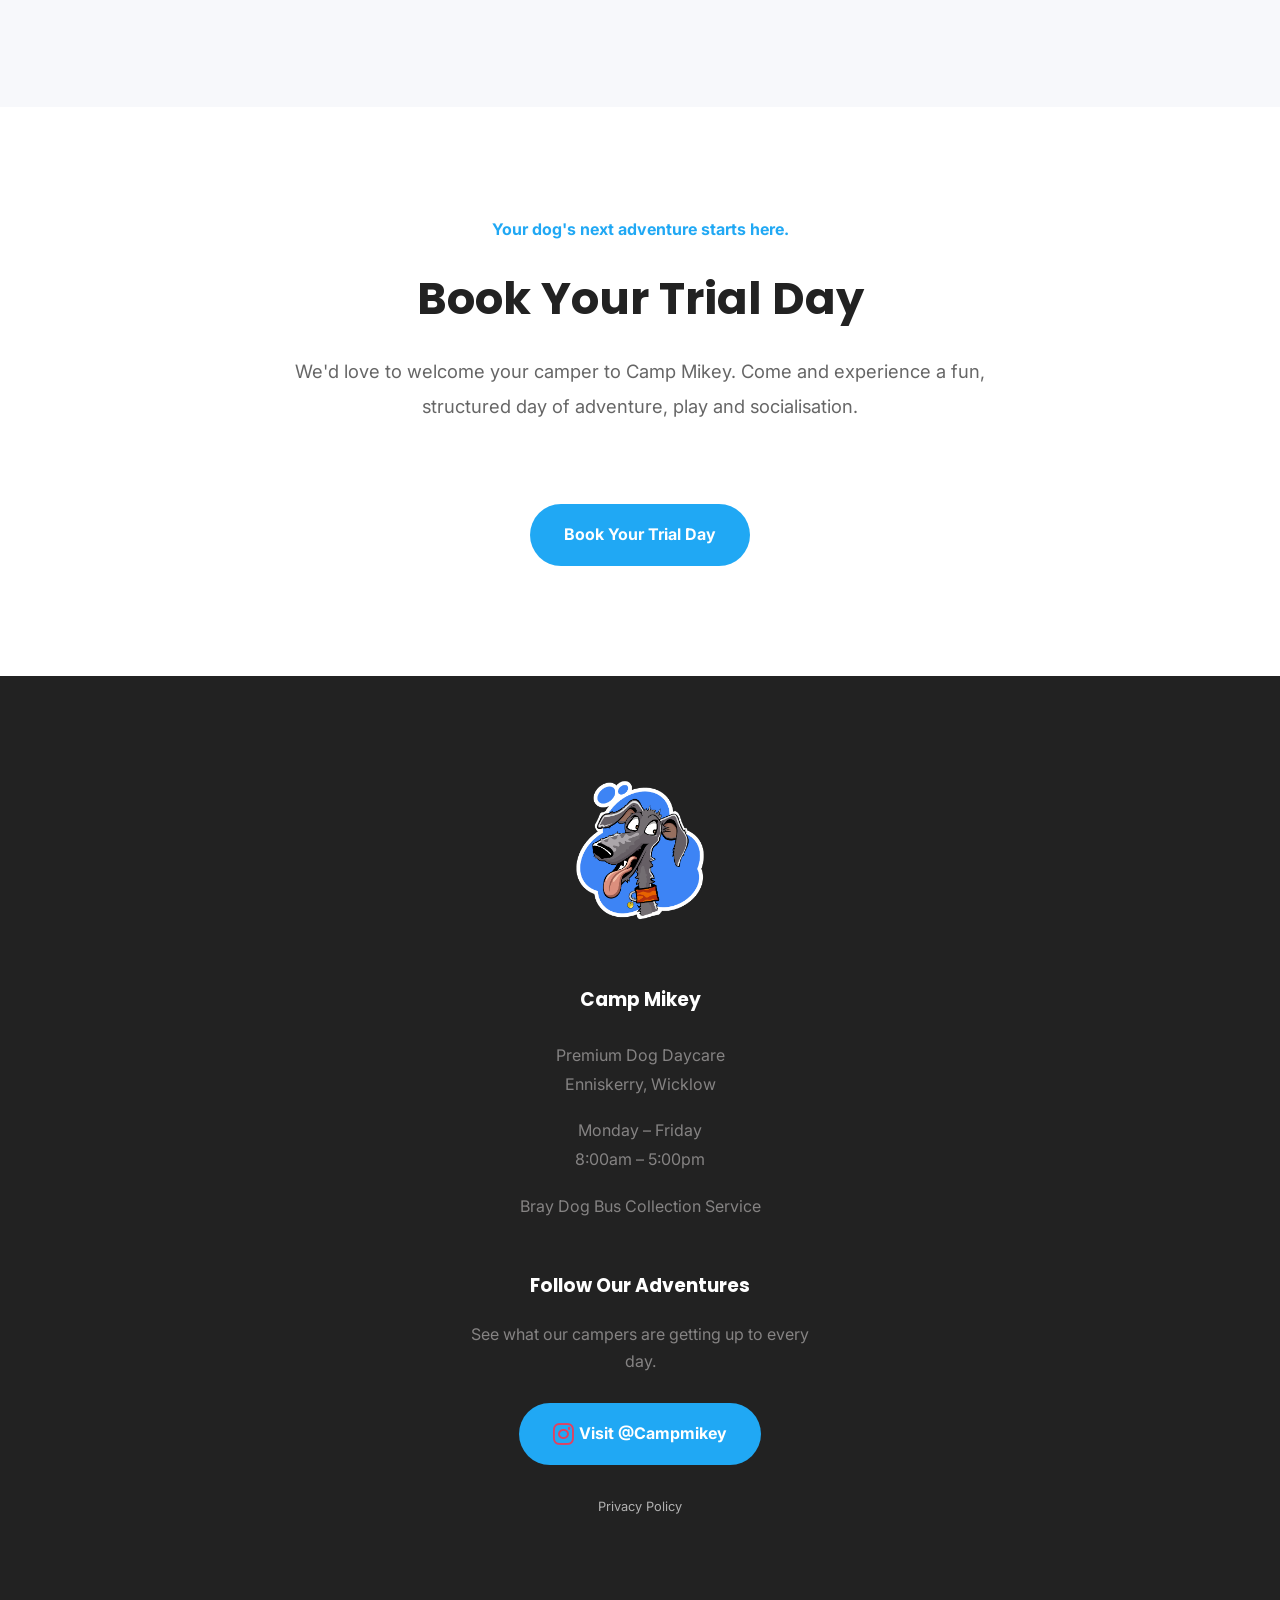
==== commit 5bdaa2c9: "feat: add SEO setup and insurance trust signal" ====
--- a/index.html
+++ b/index.html
@@ -4,20 +4,50 @@
     <meta charset="UTF-8">
     <meta name="viewport" content="width=device-width, initial-scale=1.0">
 
-    <title>Camp Mikey | Premium Dog Daycare | Enniskerry, Wicklow</title>
+    <title>Camp Mikey | Dog Daycare serving Bray</title>
 
     <meta name="description"
-        content="Premium dog daycare in Enniskerry, Wicklow with our signature Bray Dog Bus collection service. Structured days of adventure, socialisation and rest.">
+          content="Dog daycare serving Bray, with door-to-door Dog School Bus collection and drop home.">
+
+    <link rel="canonical" href="https://campmikey.ie/">
+
+    <meta property="og:title"
+          content="Camp Mikey | Dog Daycare serving Bray">
+
+    <meta property="og:description"
+          content="Dog daycare serving Bray, with door-to-door Dog School Bus collection and drop home.">
+
+    <meta property="og:url"
+          content="https://campmikey.ie/">
+
+    <meta property="og:type"
+          content="website">
 
     <link rel="preconnect" href="https://fonts.googleapis.com">
     <link rel="preconnect" href="https://fonts.gstatic.com" crossorigin>
 
-    <link href="https://fonts.googleapis.com/css2?family=Inter:wght@400;500;600;700&family=Poppins:wght@600;700;800&display=swap" rel="stylesheet">
-
-<link rel="stylesheet"
-      href="https://cdnjs.cloudflare.com/ajax/libs/font-awesome/6.5.2/css/all.min.css">
+    <link href="https://fonts.googleapis.com/css2?family=Inter:wght@400;500;600;700&family=Poppins:wght@600;700;800&display=swap"
+          rel="stylesheet">
+
+    <link rel="stylesheet"
+          href="https://cdnjs.cloudflare.com/ajax/libs/font-awesome/6.5.2/css/all.min.css">
 
     <link rel="stylesheet" href="style.css">
+
+<script type="application/ld+json">
+{
+    "@context": "https://schema.org",
+    "@type": "LocalBusiness",
+    "name": "Camp Mikey",
+    "url": "https://campmikey.ie/",
+    "description": "Dog daycare serving Bray, with door-to-door Dog School Bus collection and drop home.",
+    "areaServed": {
+        "@type": "City",
+        "name": "Bray"
+    }
+}
+</script>
+
 </head>
 
 <body>
@@ -50,7 +80,7 @@
     <div class="hero-content">
 
         <p class="eyebrow">
-            Premium Dog Daycare • Enniskerry, Wicklow
+            Premium Dog Daycare • Serving Bray, Wicklow
         </p>
 
         <h1>
@@ -146,6 +176,18 @@
         </div>
 
     </div>
+
+    <div class="insured-note">
+    <span class="insured-icon">✓</span>
+
+    <div>
+        <strong>Fully Insured</strong>
+        <p>
+            Camp Mikey is fully insured, giving you extra peace of mind
+            while your dog is in our care
+        </p>
+    </div>
+</div>
 
 </section>
 
--- a/style.css
+++ b/style.css
@@ -1166,11 +1166,62 @@
     display:inline-block;
     margin-top:12px;
 
-    color:rgba(255,255,255,.65);
+    color:rgba(255,255,255,.65) !important;
     font-size:.8rem;
     text-decoration:none;
 }
 
 .footer-privacy:hover{
-    color:#fff;
+    color:#fff !important;
+}
+
+/* ---------- Turnstile ---------- */
+
+.turnstile-container{
+    display:flex;
+    justify-content:center;
+    margin:20px 0;
+}
+
+/* ---------- Fully Insured ---------- */
+
+.insured-note{
+    max-width:700px;
+    margin:35px auto 0;
+    padding:20px 24px;
+
+    display:flex;
+    align-items:center;
+    gap:16px;
+
+    background:#f4f8ff;
+    border-radius:18px;
+}
+
+.insured-icon{
+    width:38px;
+    height:38px;
+    flex-shrink:0;
+
+    display:flex;
+    align-items:center;
+    justify-content:center;
+
+    border-radius:50%;
+    background:var(--blue);
+    color:white;
+
+    font-weight:700;
+}
+
+.insured-note strong{
+    display:block;
+    margin-bottom:4px;
+}
+
+.insured-note p{
+    margin:0;
+    font-size:.9rem;
+    line-height:1.5;
+    color:#666;
 }
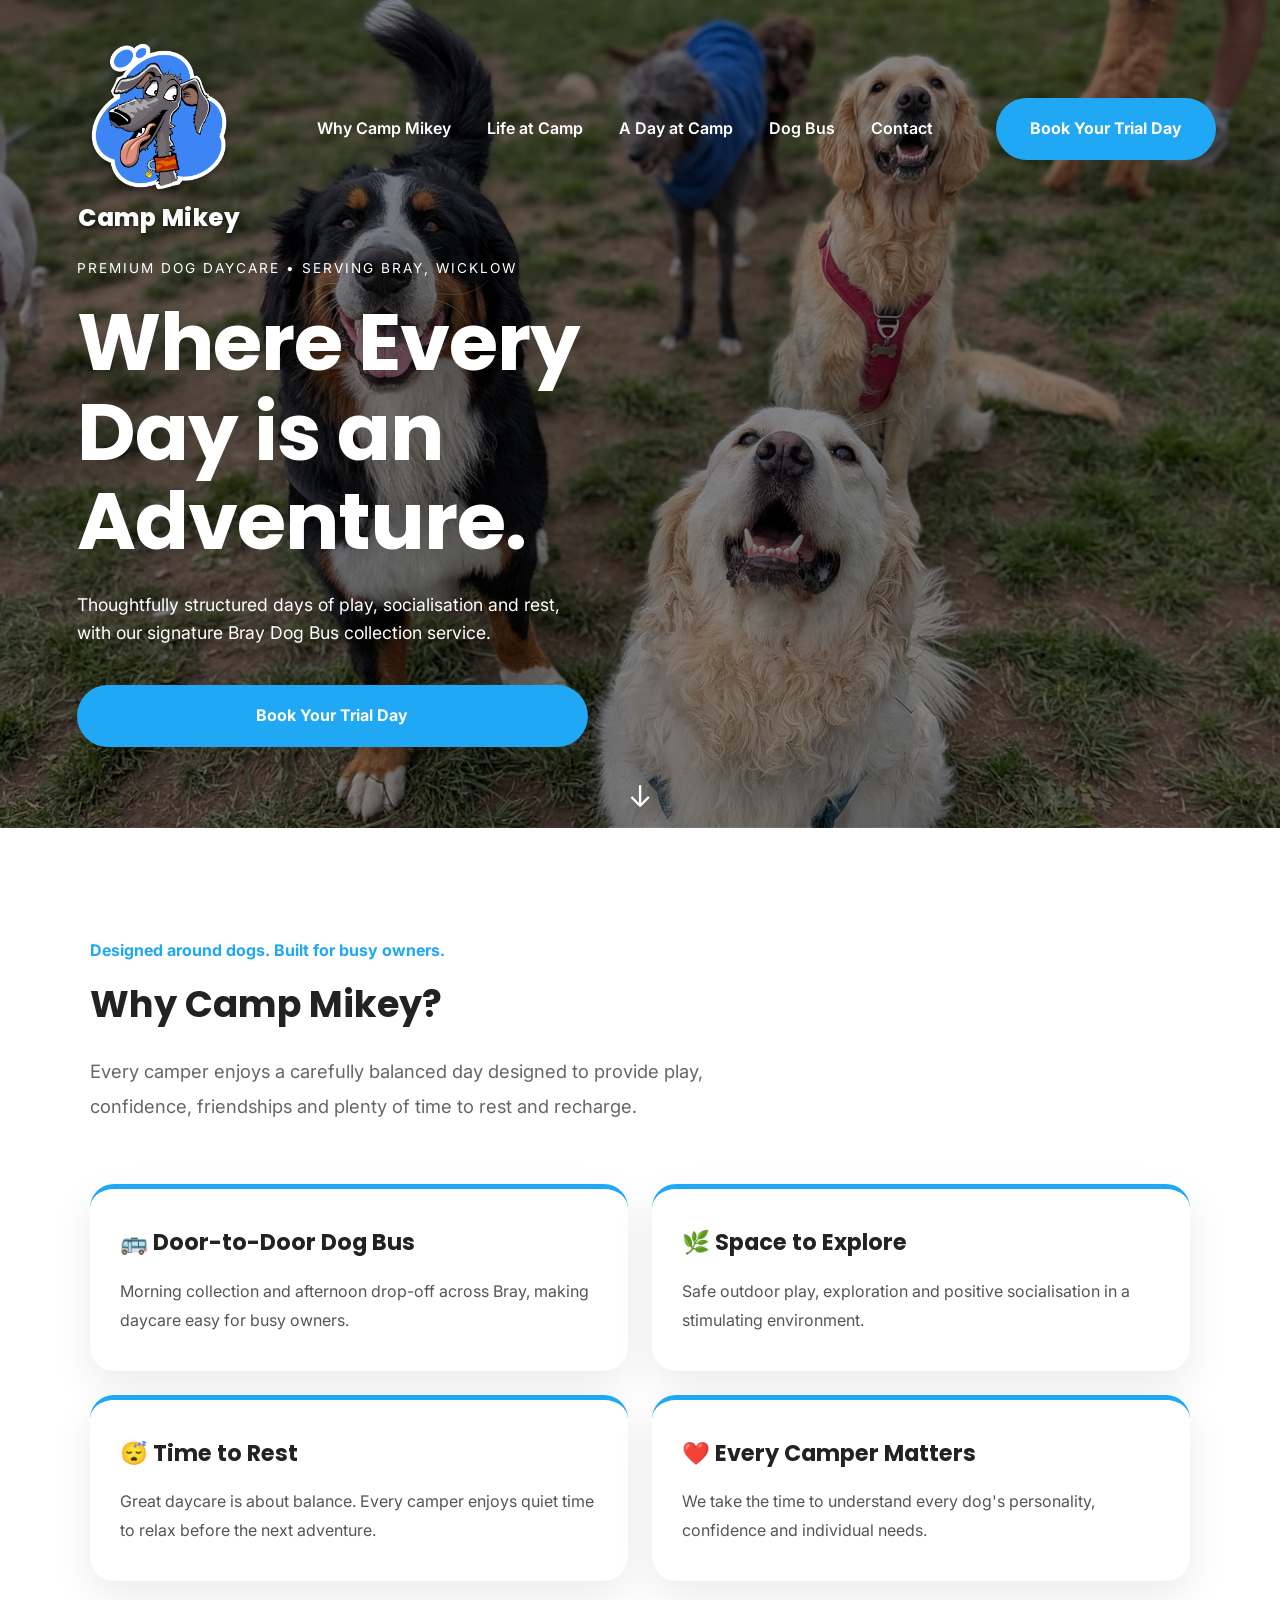
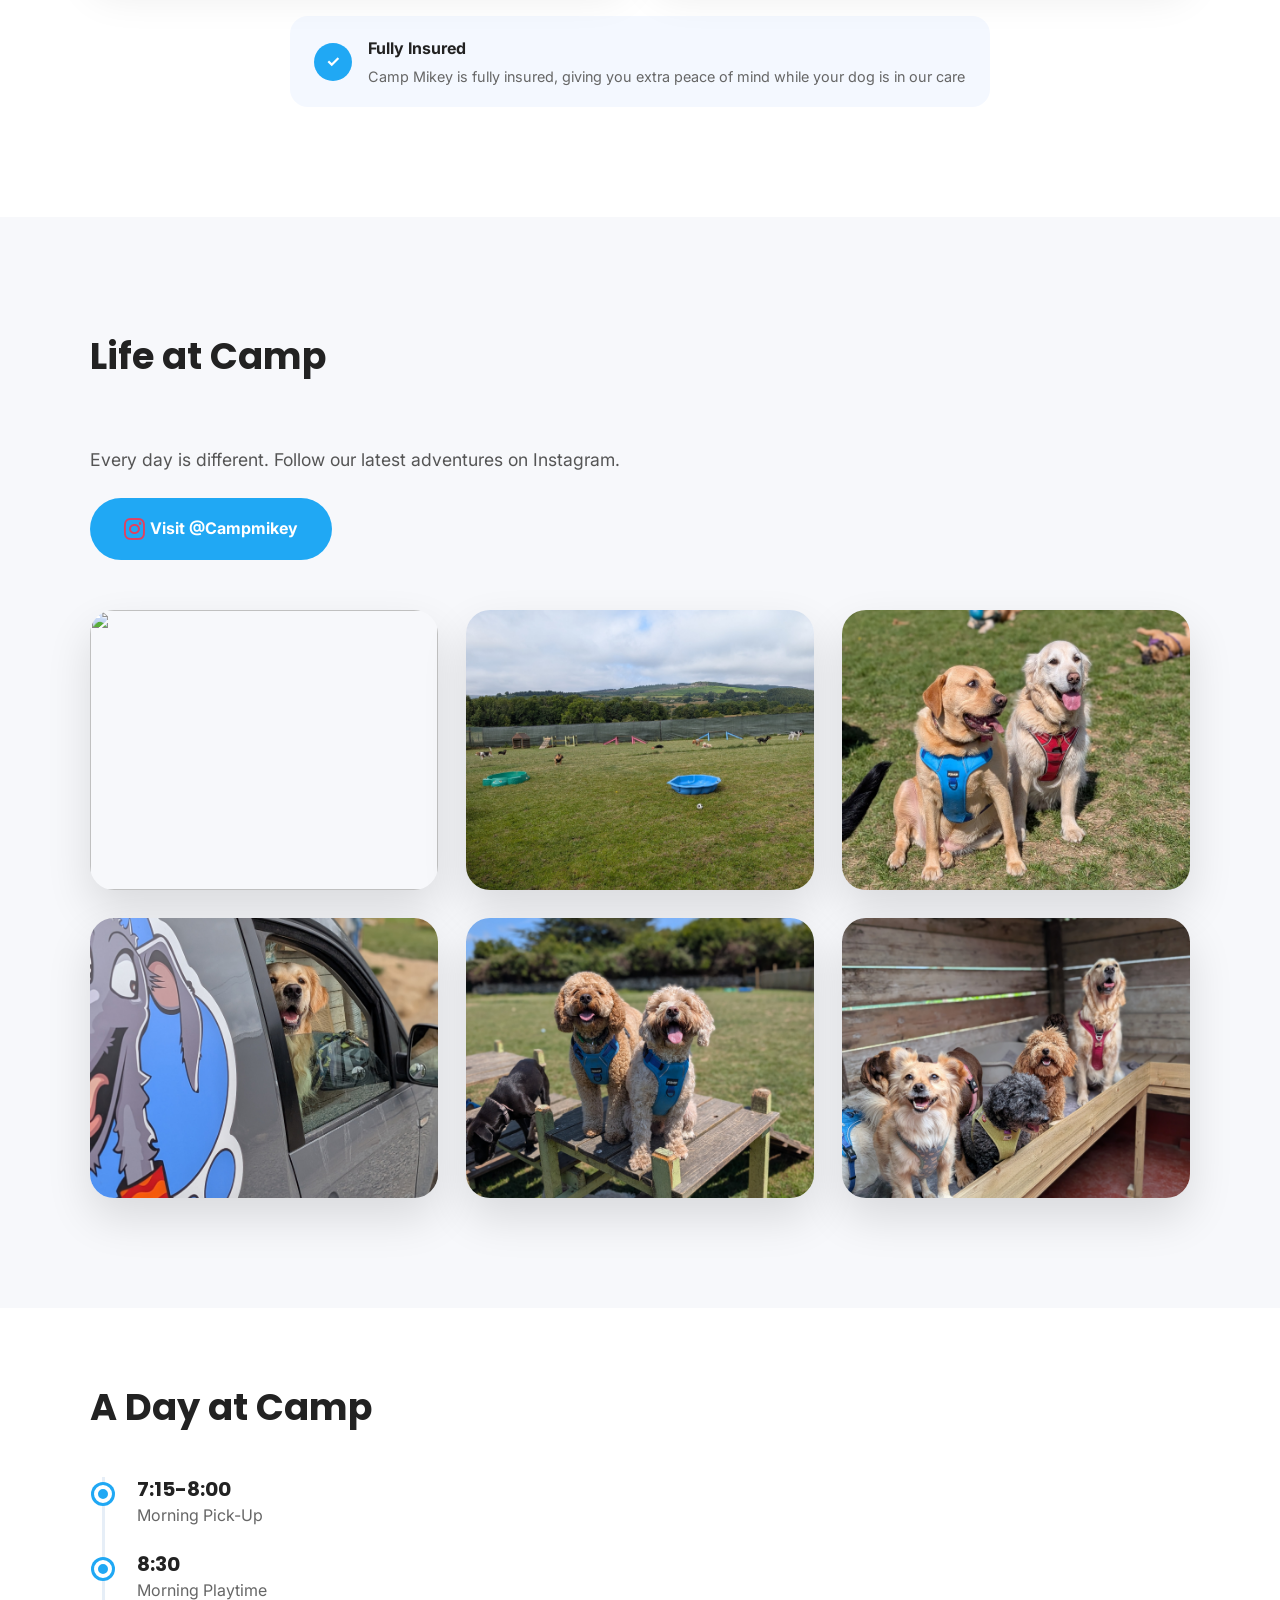
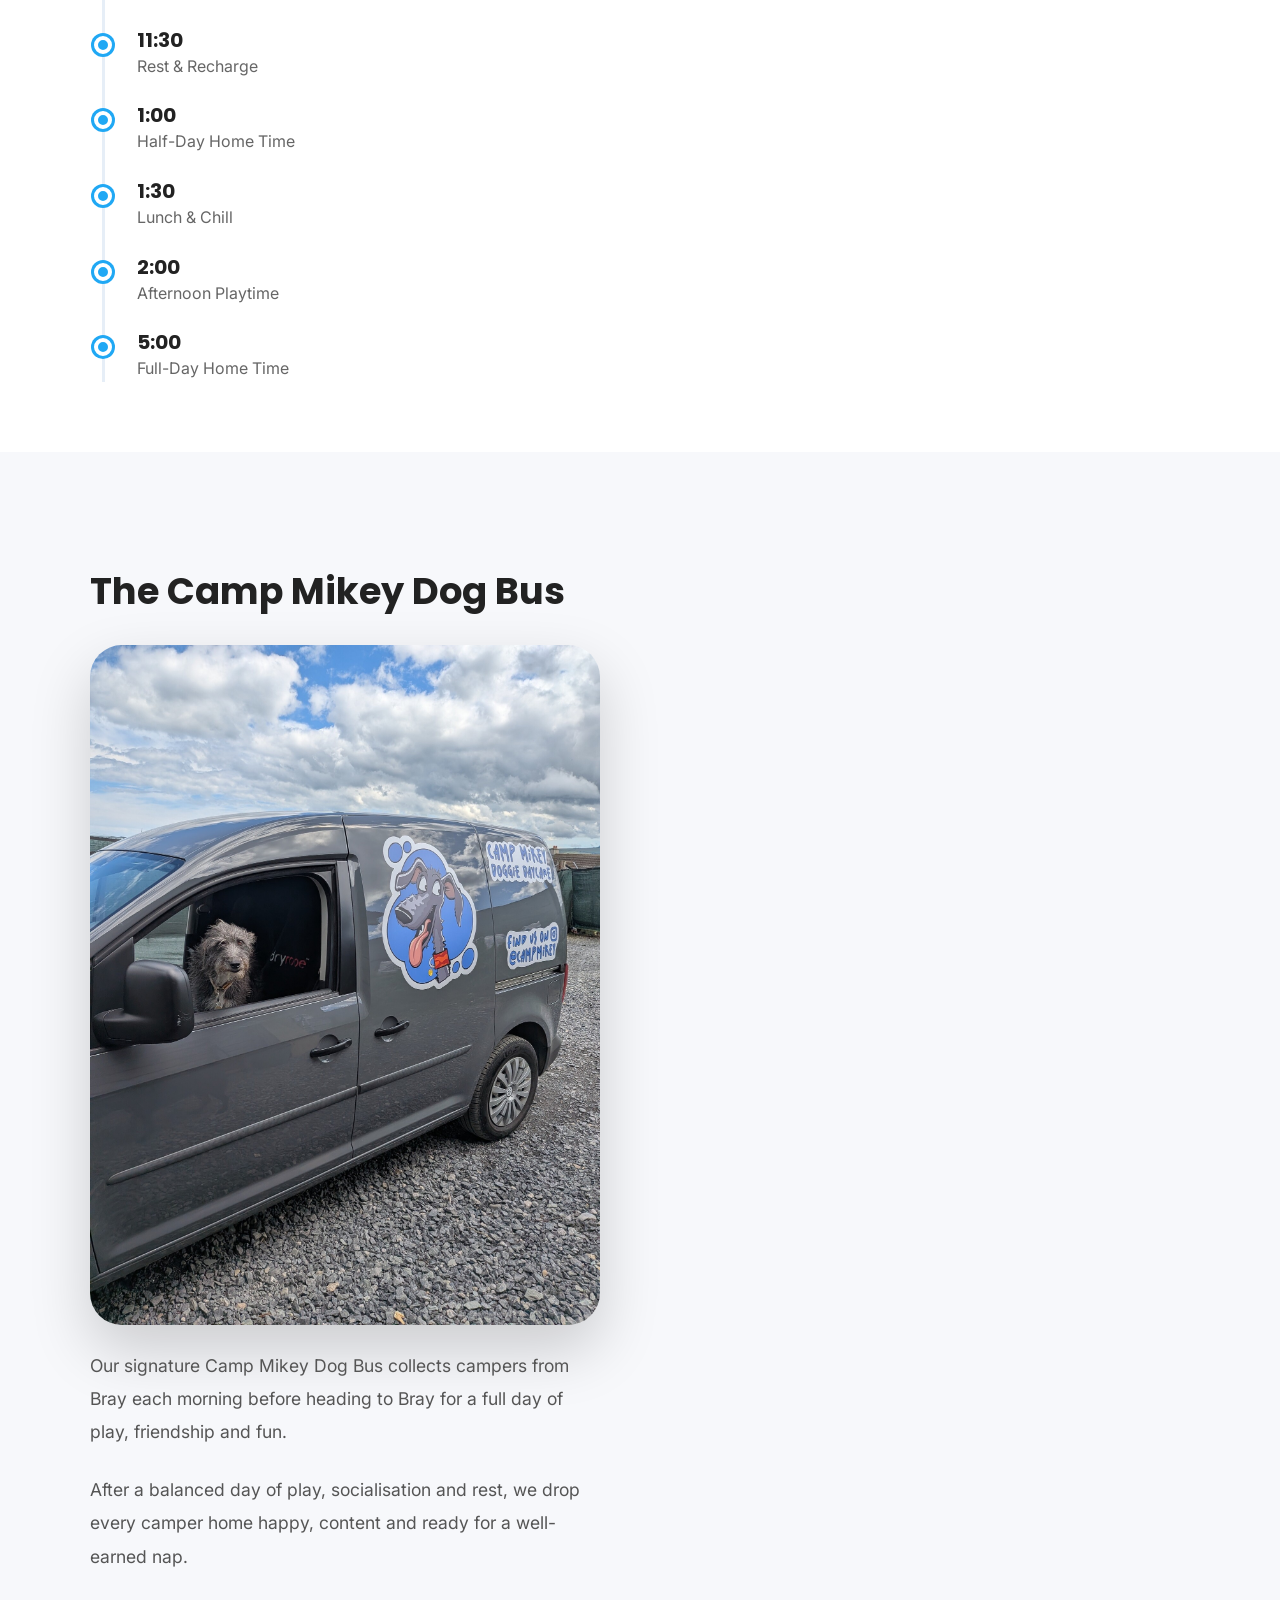
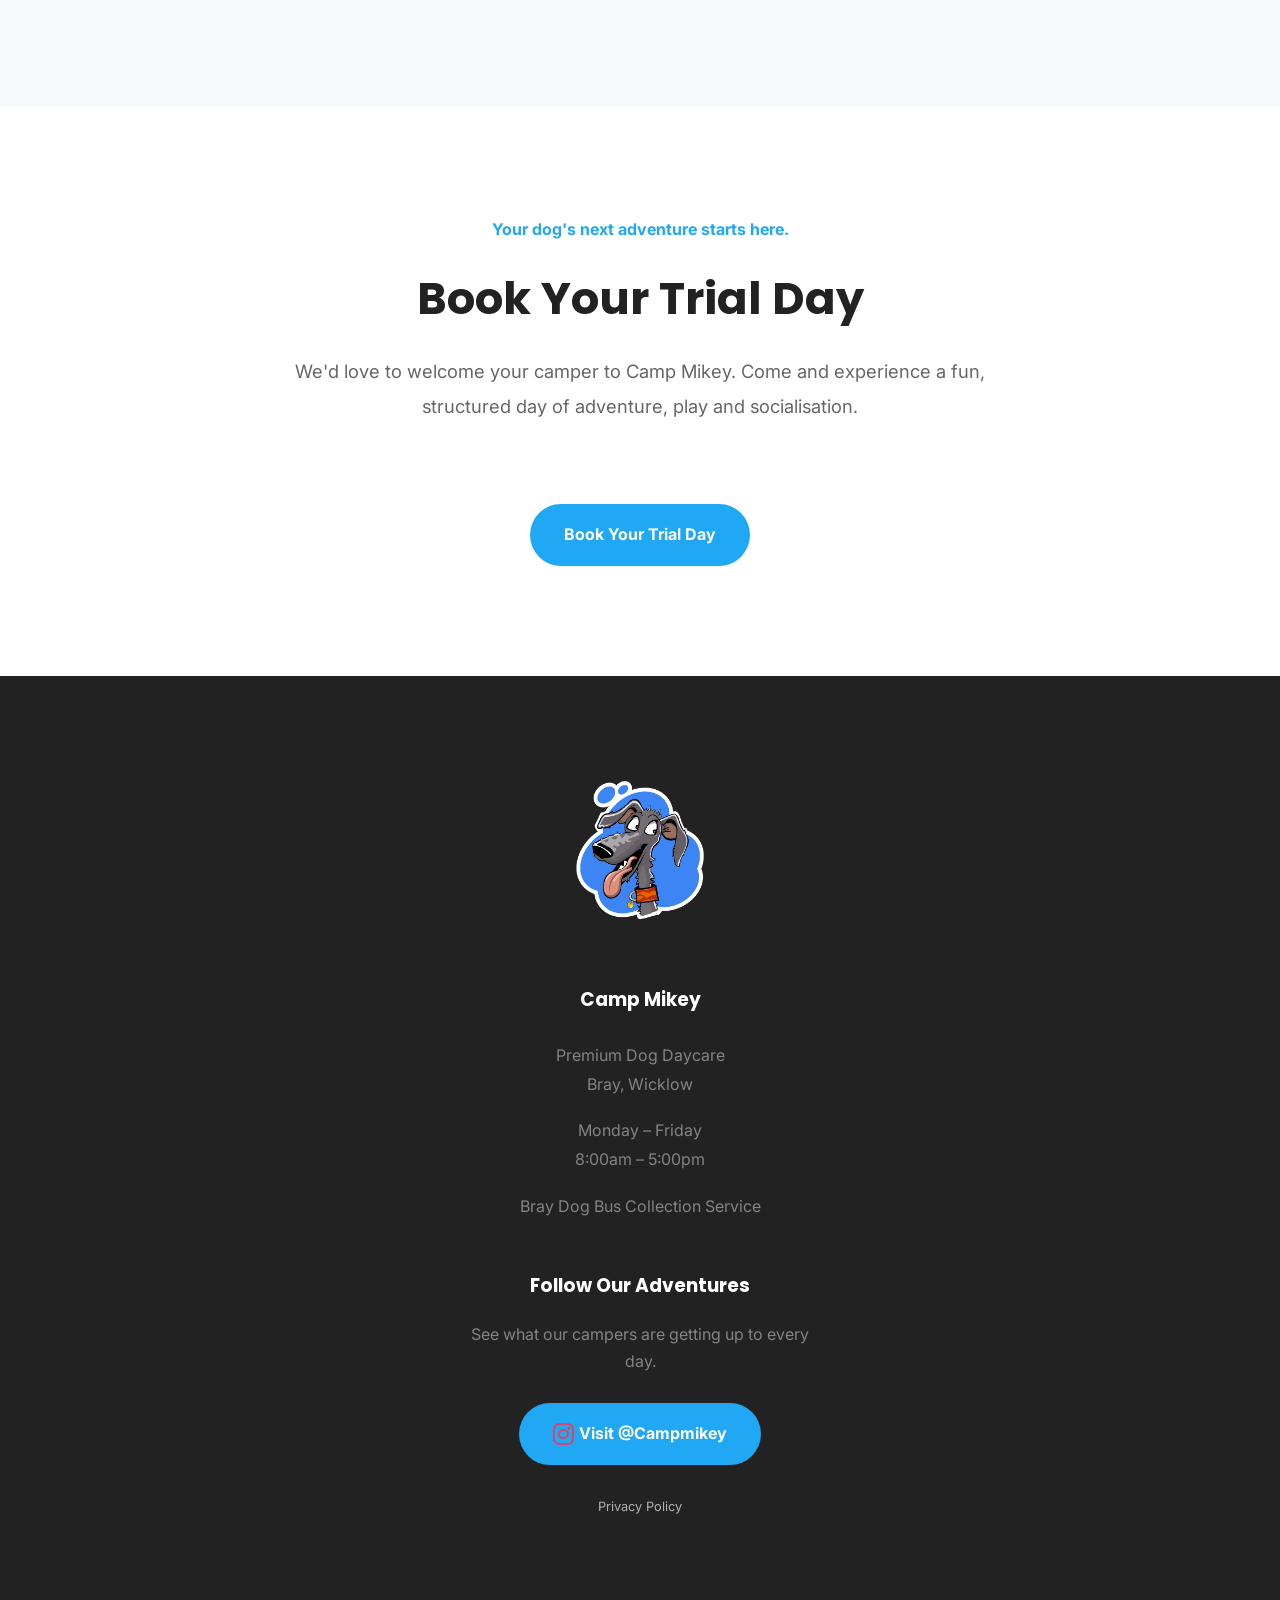
==== commit bf7d31b5: "Update location" ====
--- a/index.html
+++ b/index.html
@@ -314,7 +314,7 @@
 <p>
 
 Our signature Camp Mikey Dog Bus collects campers from Bray each
-morning before heading to Enniskerry for a full day of play,
+morning before heading to Bray for a full day of play,
 friendship and fun.
 
 </p>
@@ -367,7 +367,7 @@
 
             <p>
                 Premium Dog Daycare<br>
-                Enniskerry, Wicklow
+                Bray, Wicklow
             </p>
 
             <p>
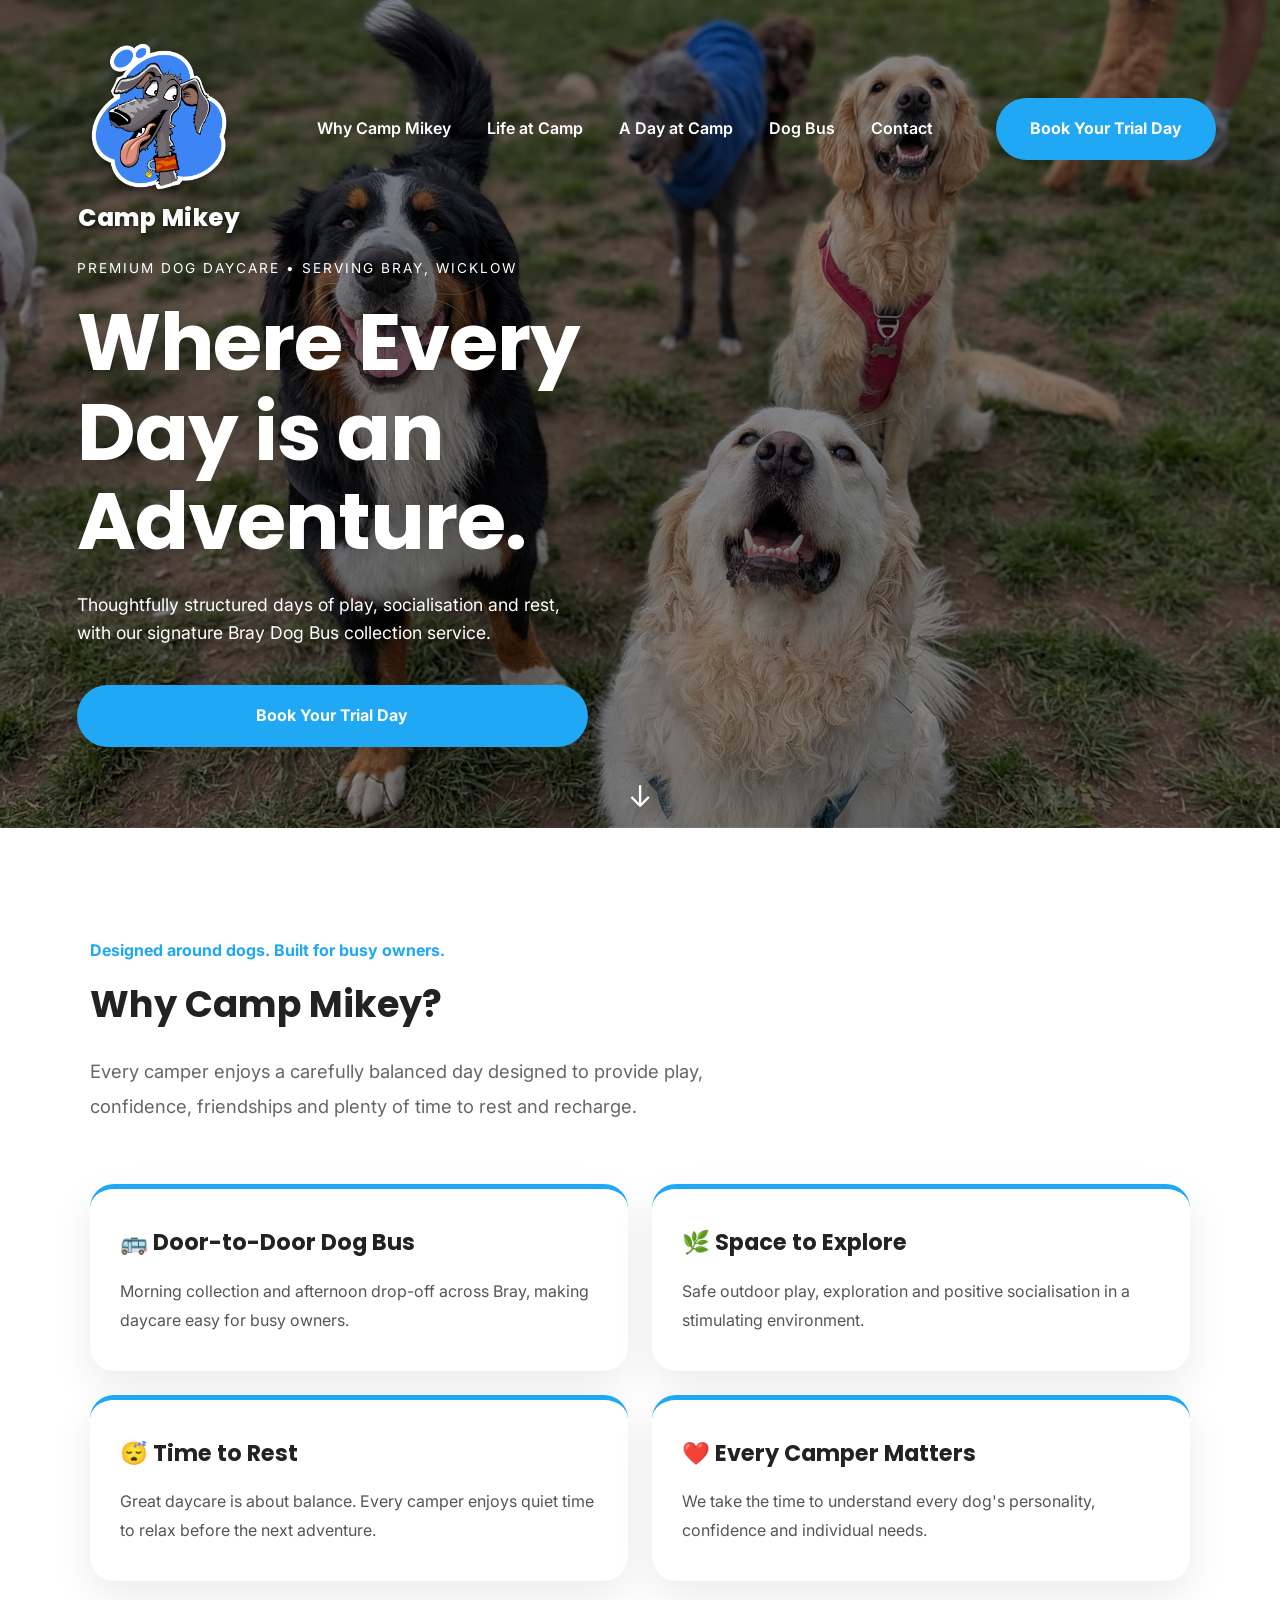
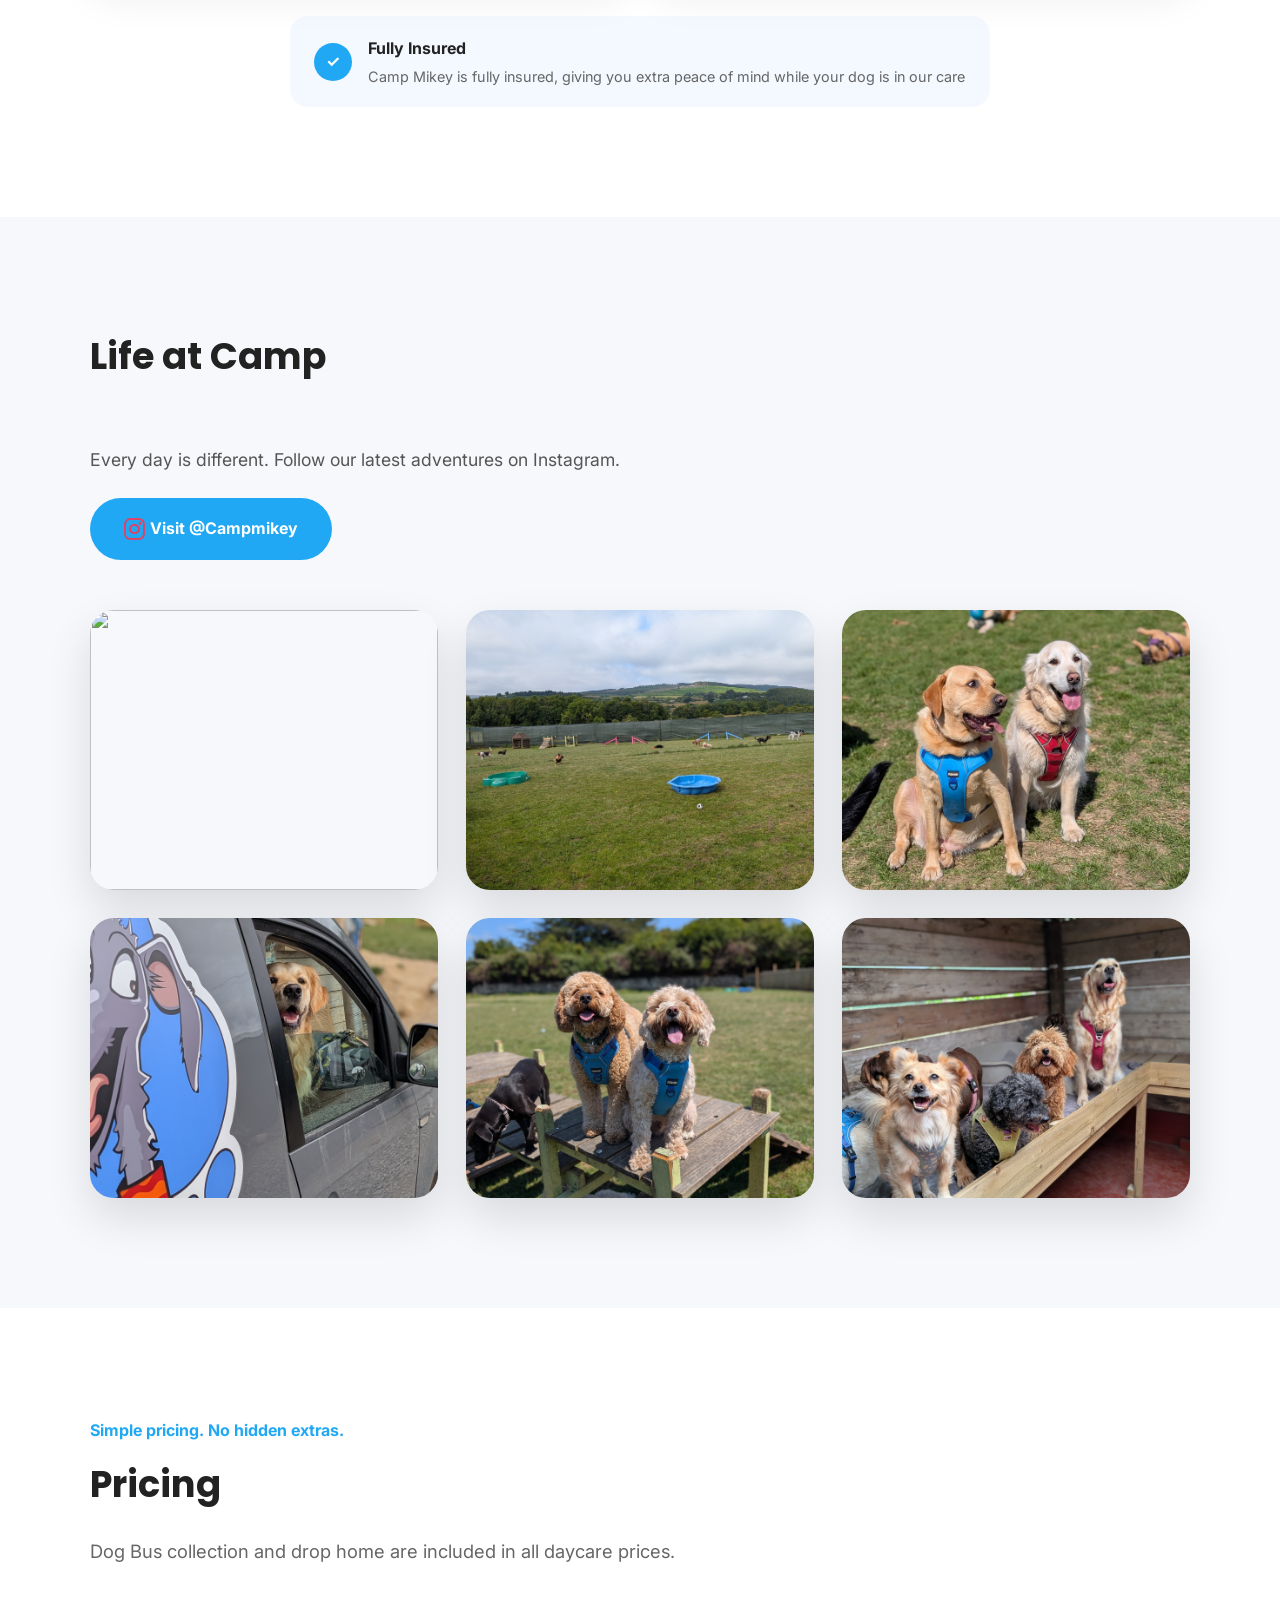
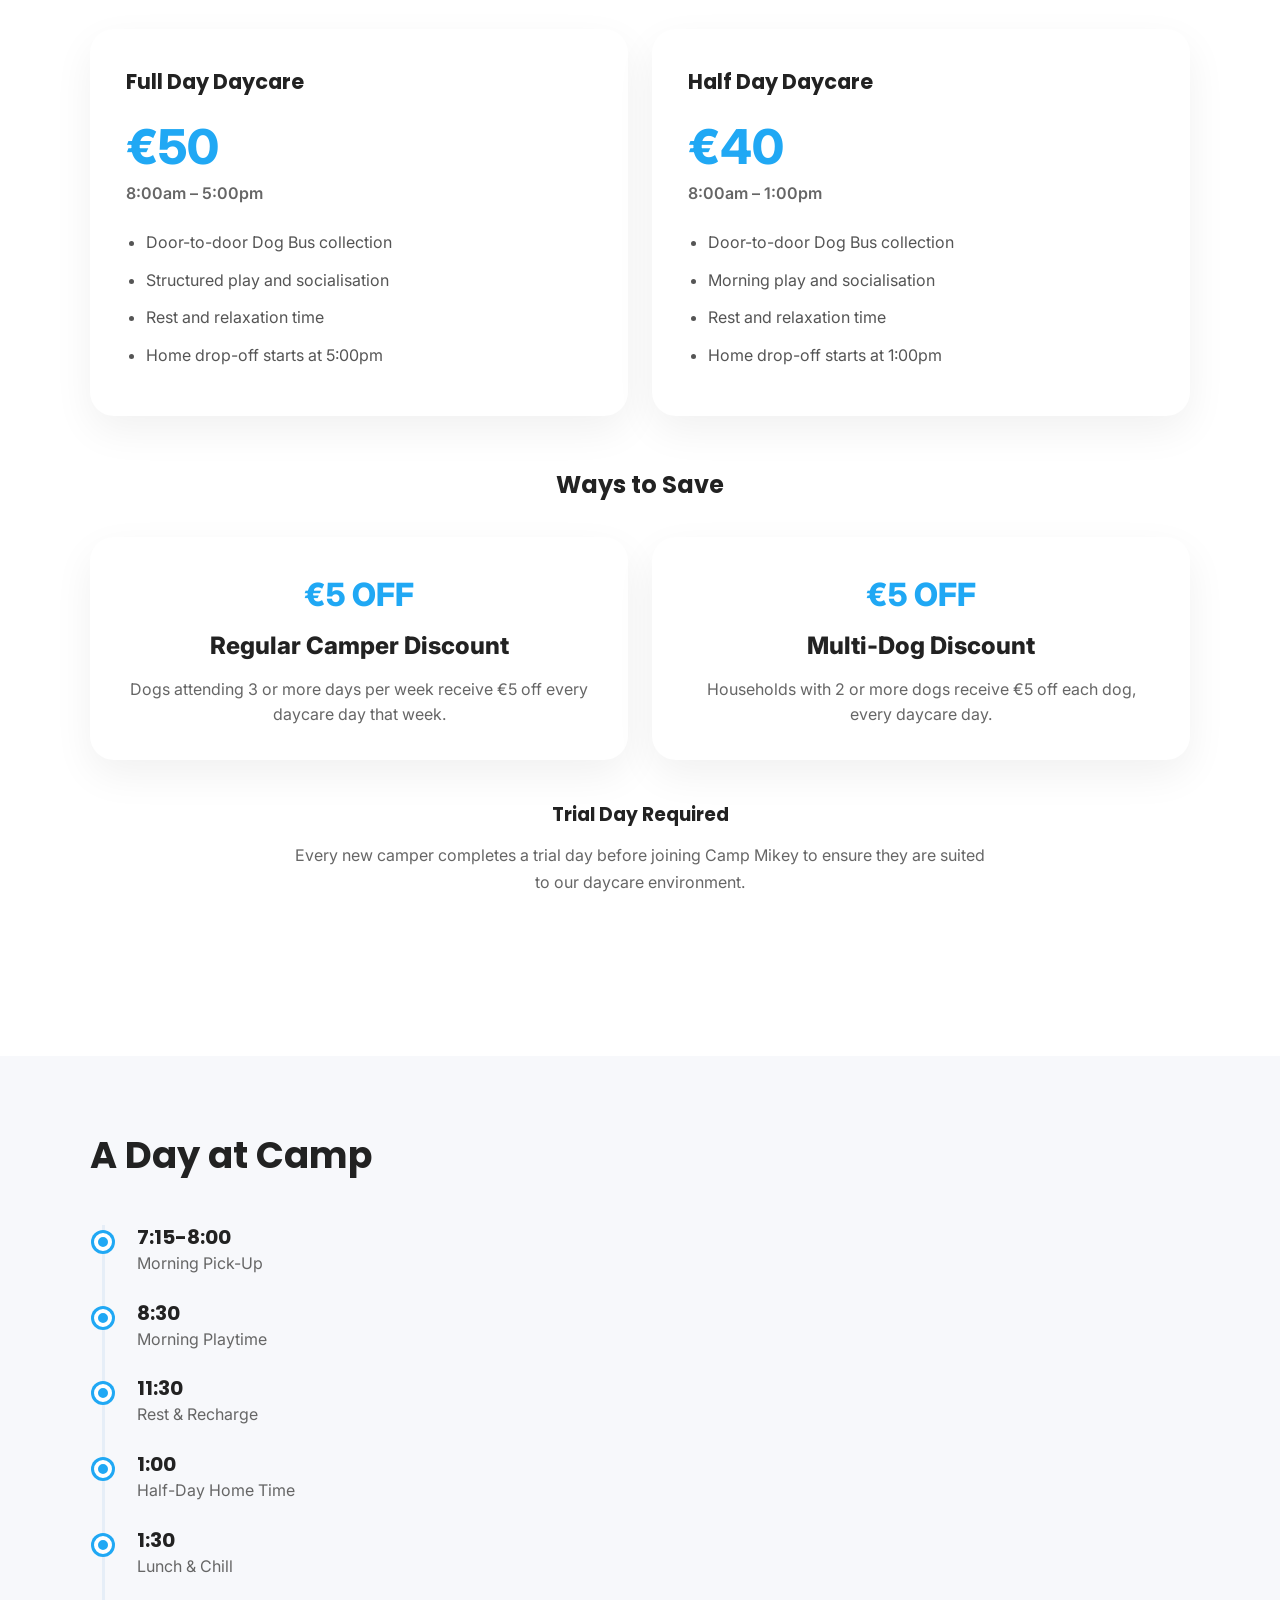
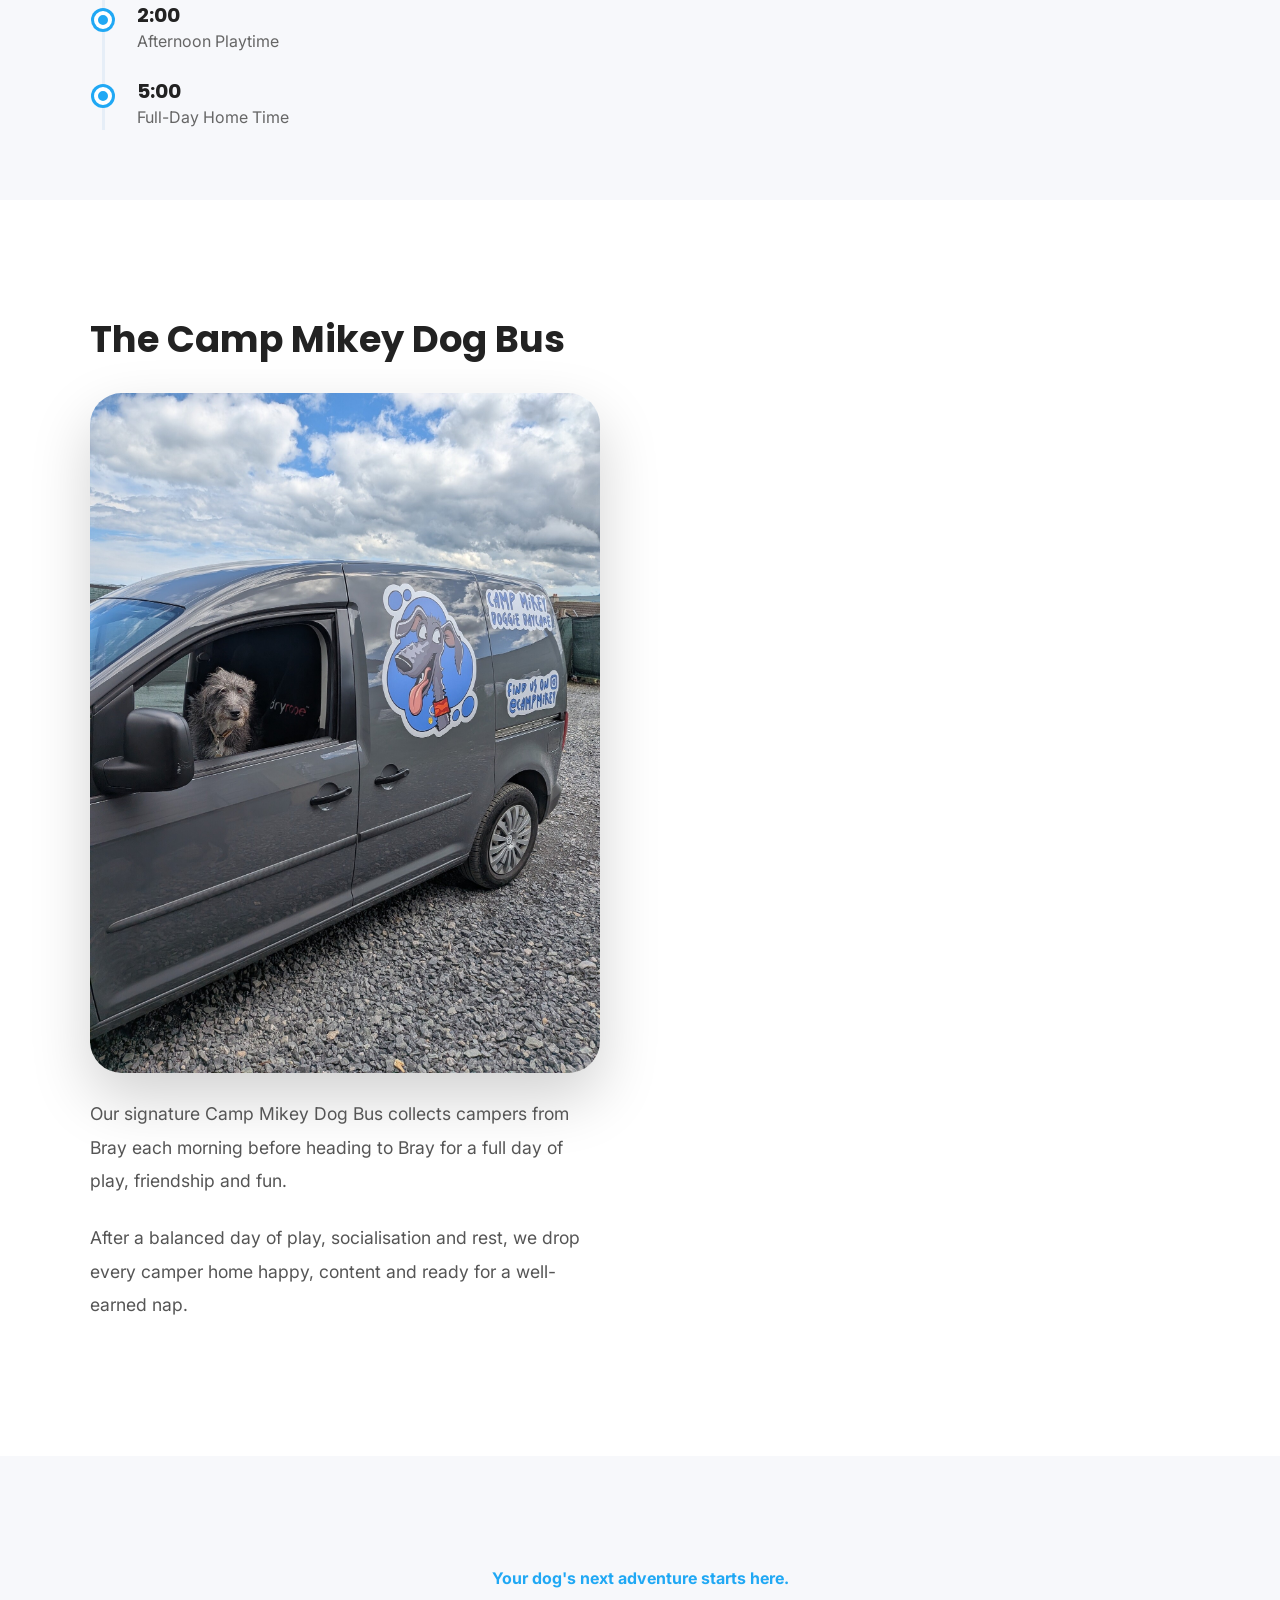
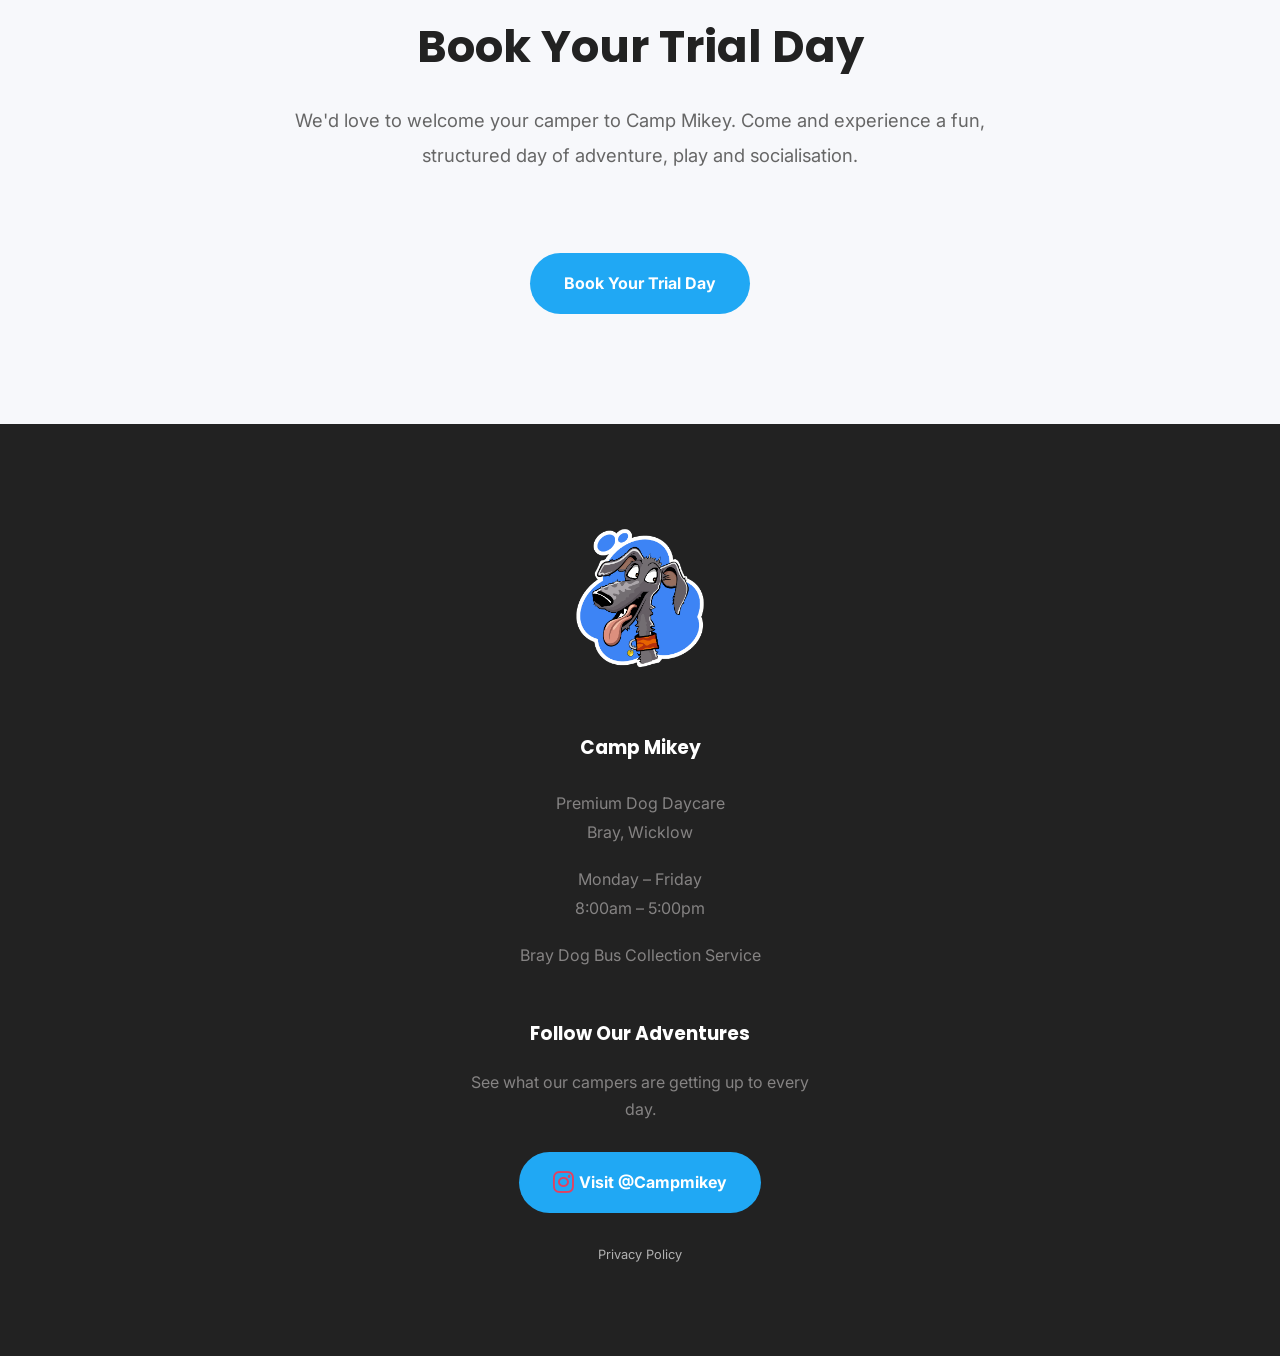
==== commit 4e1504ba: "Add pricing section, discount cards and layout refinements" ====
--- a/index.html
+++ b/index.html
@@ -229,7 +229,122 @@
 
 </section>
 
-<section id="day" class="section">
+<section id="pricing" class="section pricing-section">
+
+    <div class="container">
+
+        <p class="section-tag">
+            Simple pricing. No hidden extras.
+        </p>
+
+        <h2>
+            Pricing
+        </h2>
+
+        <p class="section-intro">
+            Dog Bus collection and drop home are included in all daycare prices.
+        </p>
+
+        <div class="pricing-grid">
+
+            <article class="pricing-card">
+
+                <h3>Full Day Daycare</h3>
+
+                <div class="price">€50</div>
+
+                <div class="price-time">
+                    8:00am – 5:00pm
+                </div>
+
+                <ul>
+                    <li>Door-to-door Dog Bus collection</li>
+                    <li>Structured play and socialisation</li>
+                    <li>Rest and relaxation time</li>
+                    <li>Home drop-off starts at 5:00pm</li>
+                </ul>
+
+            </article>
+
+            <article class="pricing-card">
+
+                <h3>Half Day Daycare</h3>
+
+                <div class="price">€40</div>
+
+                <div class="price-time">
+                    8:00am – 1:00pm
+                </div>
+
+                <ul>
+                    <li>Door-to-door Dog Bus collection</li>
+                    <li>Morning play and socialisation</li>
+                    <li>Rest and relaxation time</li>
+                    <li>Home drop-off starts at 1:00pm</li>
+                </ul>
+
+            </article>
+
+        </div>
+
+    <div class="pricing-discounts">
+
+        <h3>Ways to Save</h3>
+
+        <div class="discount-grid">
+
+            <article class="discount-card">
+
+                <div class="discount-amount">
+                    €5 OFF
+                </div>
+
+                <h4>Regular Camper Discount</h4>
+
+                <p>
+                    Dogs attending 3 or more days per week receive
+                    €5 off every daycare day that week.
+                </p>
+
+            </article>
+
+            <article class="discount-card">
+
+                <div class="discount-amount">
+                    €5 OFF
+                </div>
+
+                <h4>Multi-Dog Discount</h4>
+
+                <p>
+                    Households with 2 or more dogs receive
+                    €5 off each dog, every daycare day.
+                </p>
+
+            </article>
+
+        </div>
+
+    </div>
+
+        <div class="trial-pricing-note">
+
+            <h3>Trial Day Required</h3>
+
+            <p>
+                Every new camper completes a trial day before joining Camp Mikey
+                to ensure they are suited to our daycare environment.
+            </p>
+
+        </div>
+
+            <div class="pricing-discounts">
+
+    </div>
+
+</section>
+
+<section id="day" class="section light">
 
 <div class="container">
 
@@ -297,7 +412,7 @@
 
 </section>
 
-<section id="bus" class="section light">
+<section id="bus" class="section">
 
 <div class="container split">
 
--- a/style.css
+++ b/style.css
@@ -601,7 +601,7 @@
 
 .cta{
 
-    background:white;
+    background:var(--light);
 
     text-align:center;
 
@@ -1224,4 +1224,108 @@
     font-size:.9rem;
     line-height:1.5;
     color:#666;
+}
+
+/* ---------- Pricing ---------- */
+
+.pricing-grid{
+    display:grid;
+    grid-template-columns:repeat(auto-fit,minmax(280px,1fr));
+    gap:24px;
+    margin-top:50px;
+}
+
+.pricing-card{
+    background:#fff;
+    padding:36px;
+    border-radius:24px;
+    box-shadow:0 15px 40px rgba(0,0,0,.06);
+}
+
+.pricing-card h3{
+    font-size:1.3rem;
+    margin-bottom:24px;
+}
+
+.price{
+    font-size:3rem;
+    font-weight:800;
+    color:var(--blue);
+    line-height:1;
+}
+
+.price-time{
+    margin:10px 0 24px;
+    font-weight:600;
+    color:#666;
+}
+
+.pricing-card ul{
+    padding-left:20px;
+    margin:0;
+}
+
+.pricing-card li{
+    margin-bottom:12px;
+    color:#555;
+    line-height:1.6;
+}
+
+.trial-pricing-note{
+    max-width:700px;
+    margin:40px auto 0;
+    text-align:center;
+}
+
+.trial-pricing-note h3{
+    margin-bottom:12px;
+}
+
+.trial-pricing-note p{
+    color:#666;
+    line-height:1.7;
+}
+
+.pricing-discounts{
+    margin-top:50px;
+    text-align:center;
+}
+
+.pricing-discounts h3{
+    font-size:1.5rem;
+    margin-bottom:32px;
+}
+
+.discount-grid{
+    display:grid;
+    grid-template-columns:repeat(auto-fit,minmax(250px,1fr));
+    gap:24px;
+}
+
+.discount-card{
+    background:#fff;
+    padding:32px;
+    border-radius:24px;
+    box-shadow:0 15px 40px rgba(0,0,0,.06);
+}
+
+.discount-amount{
+    font-size:2rem;
+    font-weight:800;
+    color:var(--blue);
+    margin-bottom:12px;
+}
+
+.discount-card h4{
+    font-size:1.5rem;
+    font-weight:800;
+    color:var(--black);
+    line-height:1.2;
+    margin-bottom:16px;
+}
+
+.discount-card p{
+    color:#666;
+    line-height:1.6;
+    margin:0;
 }
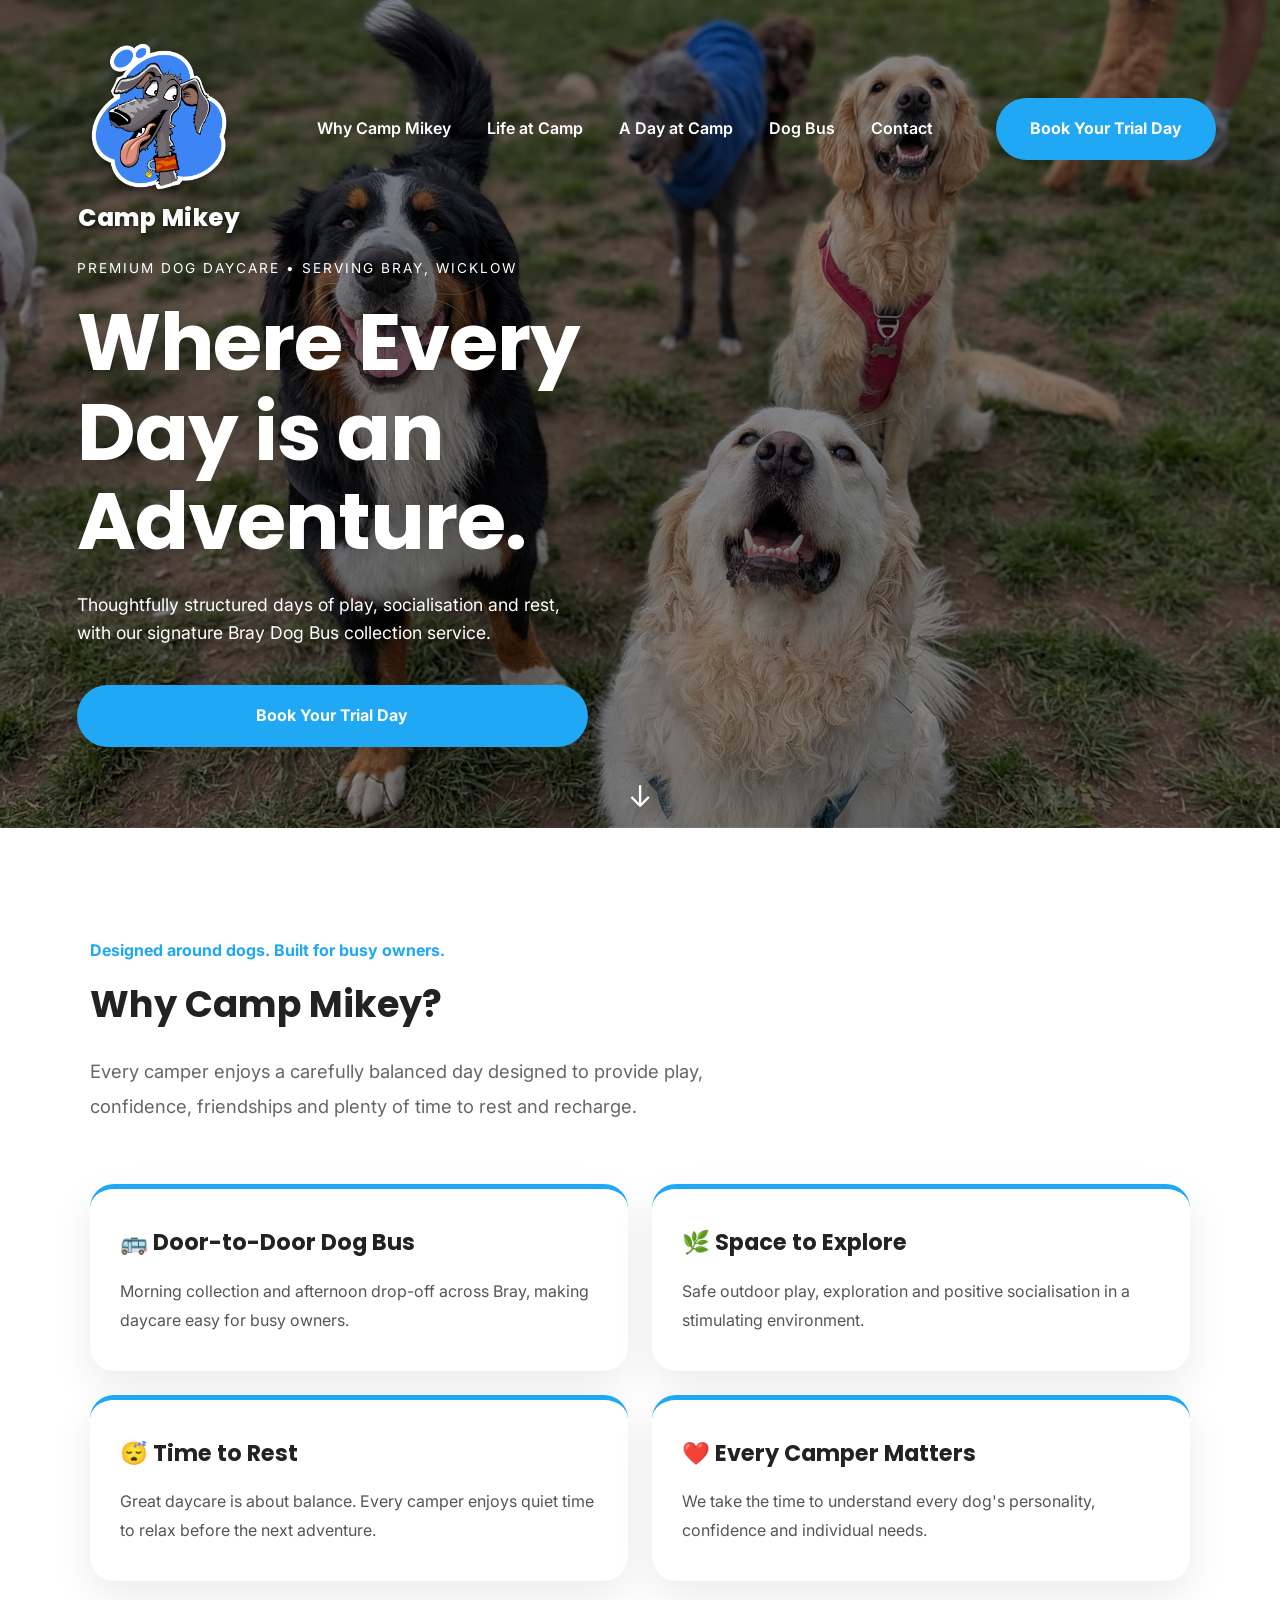
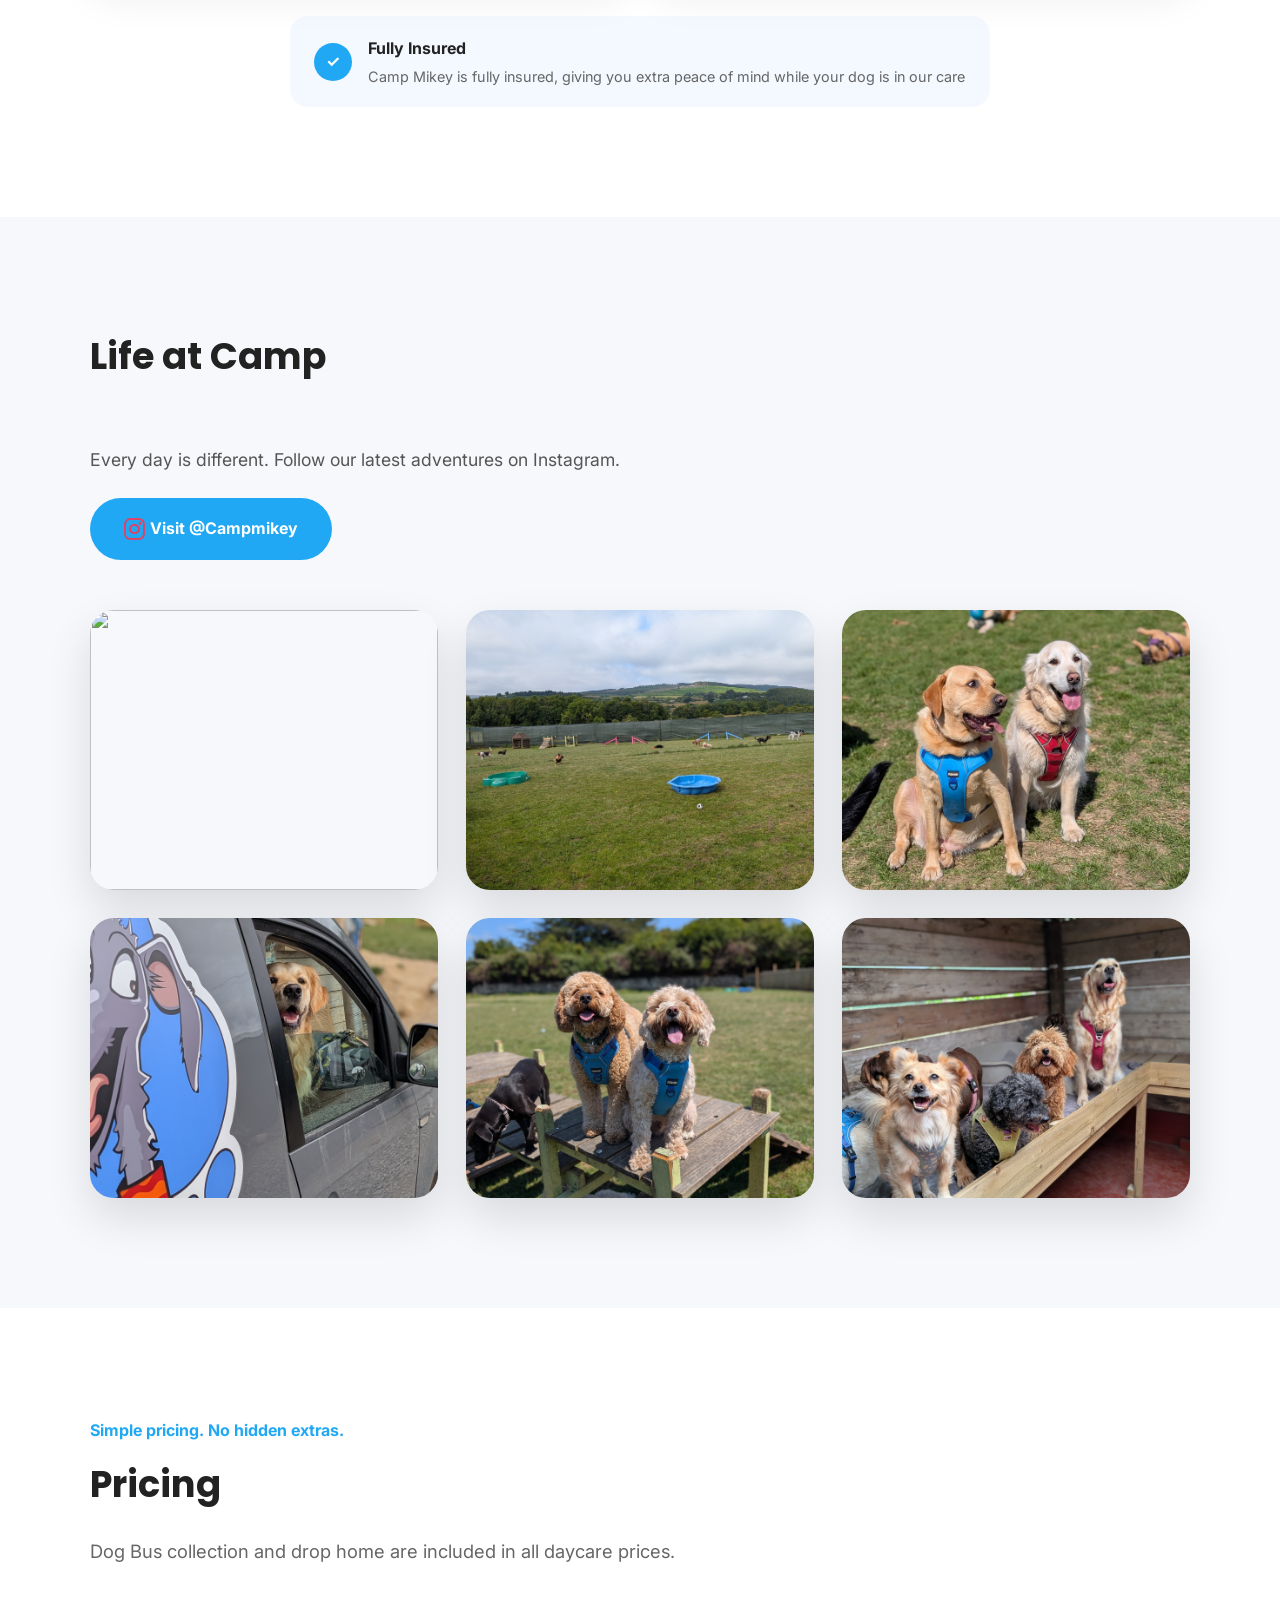
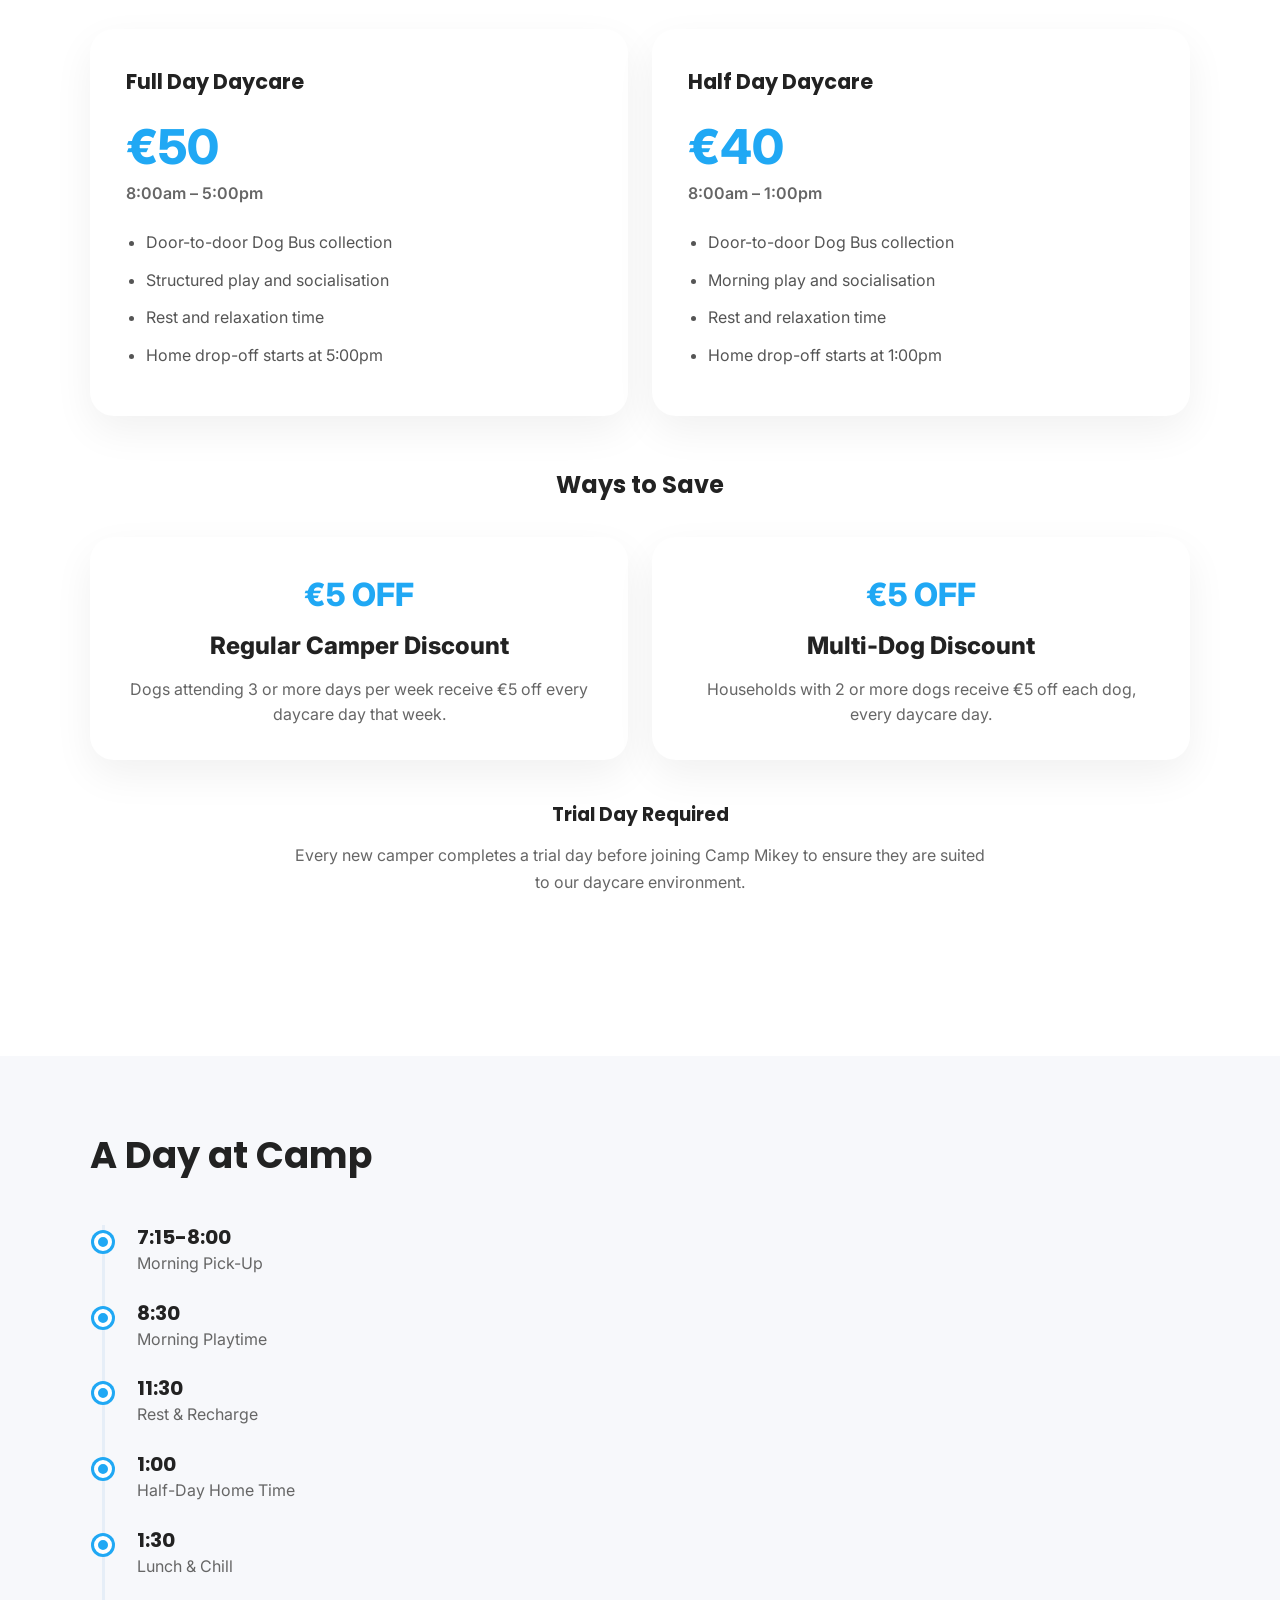
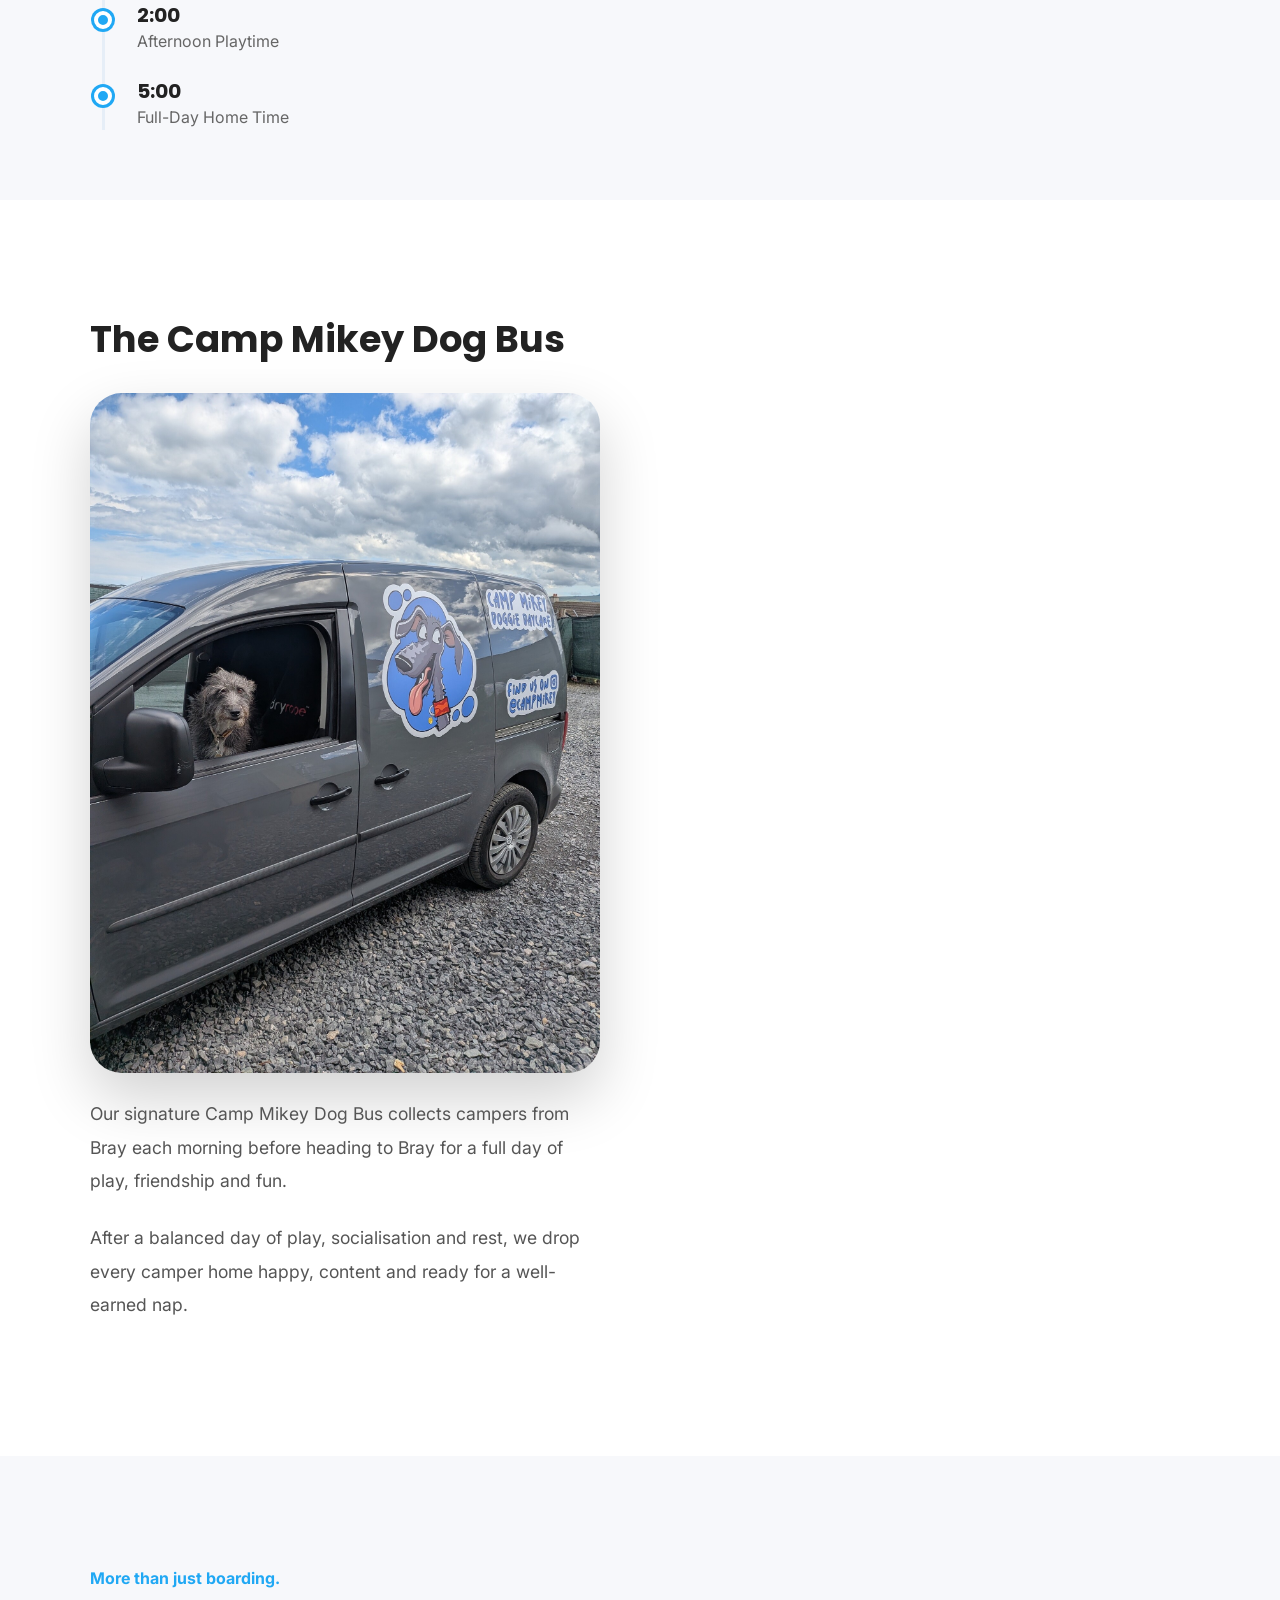
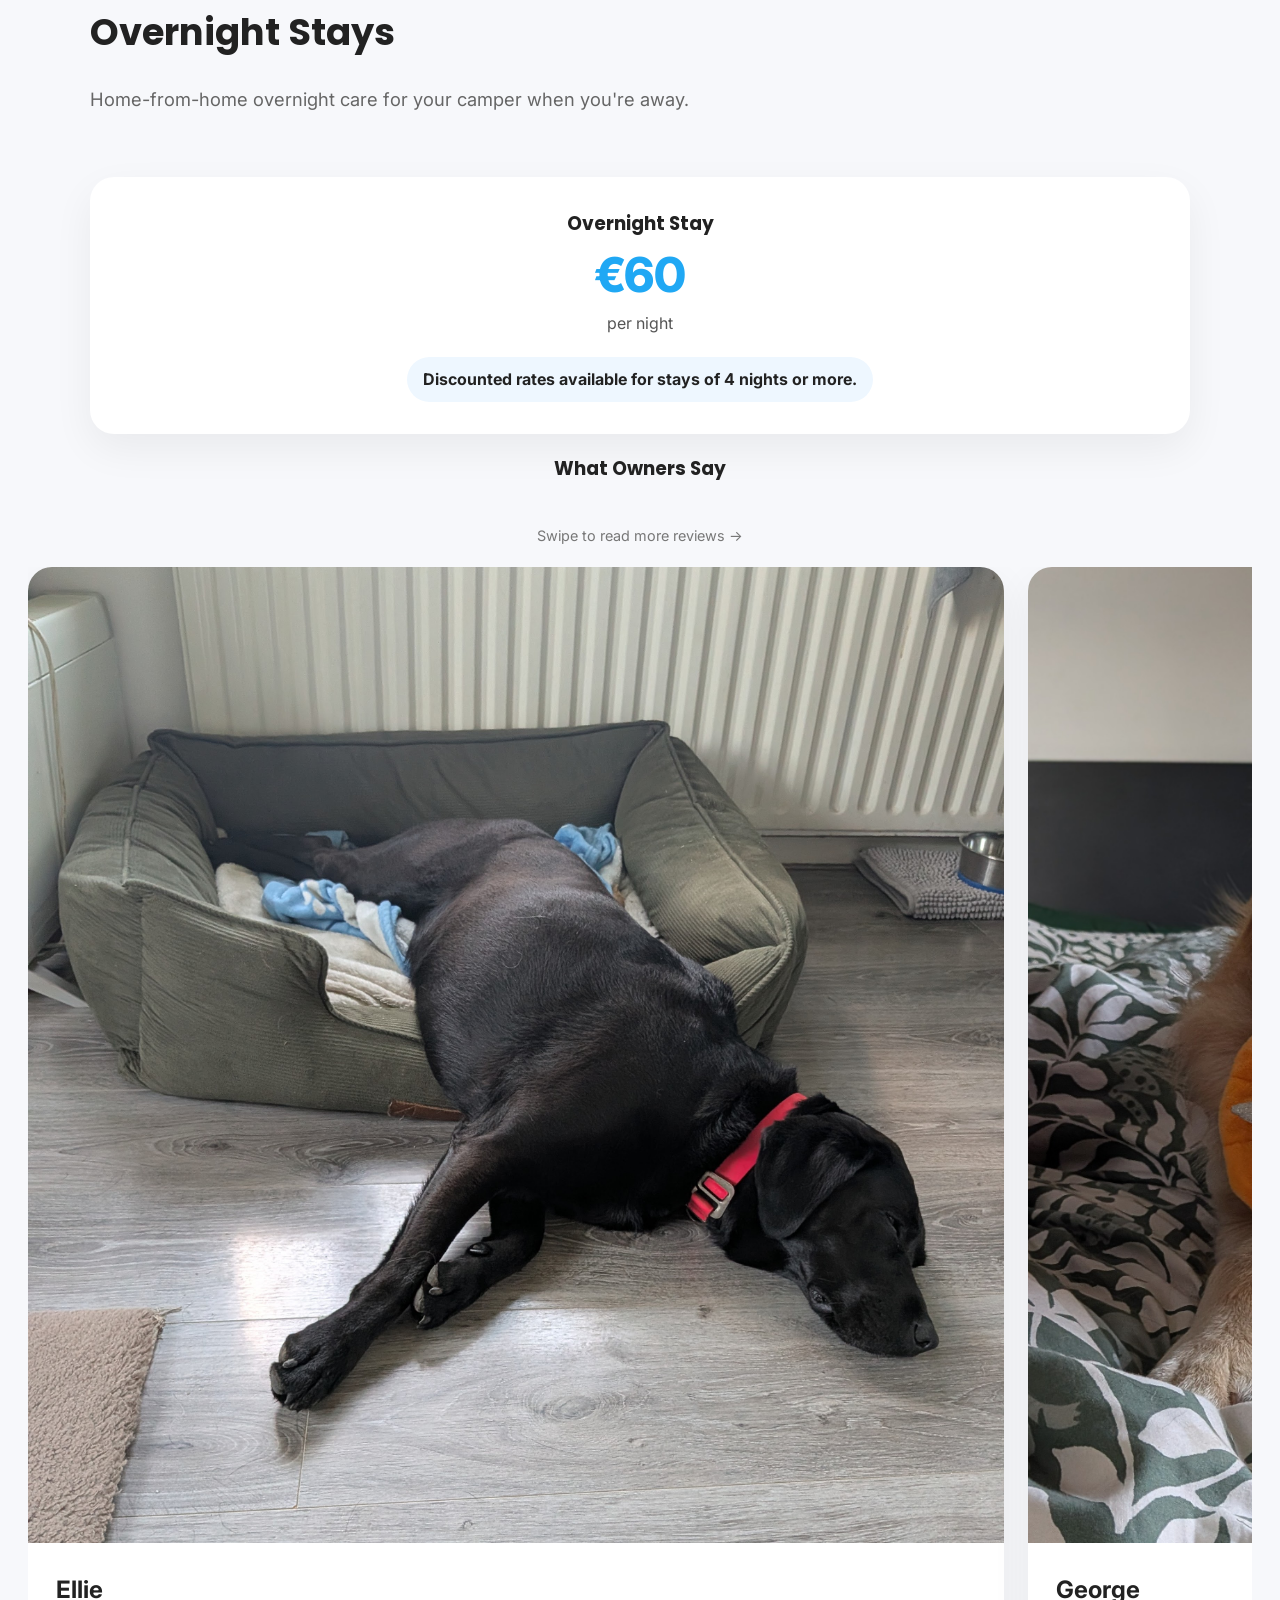
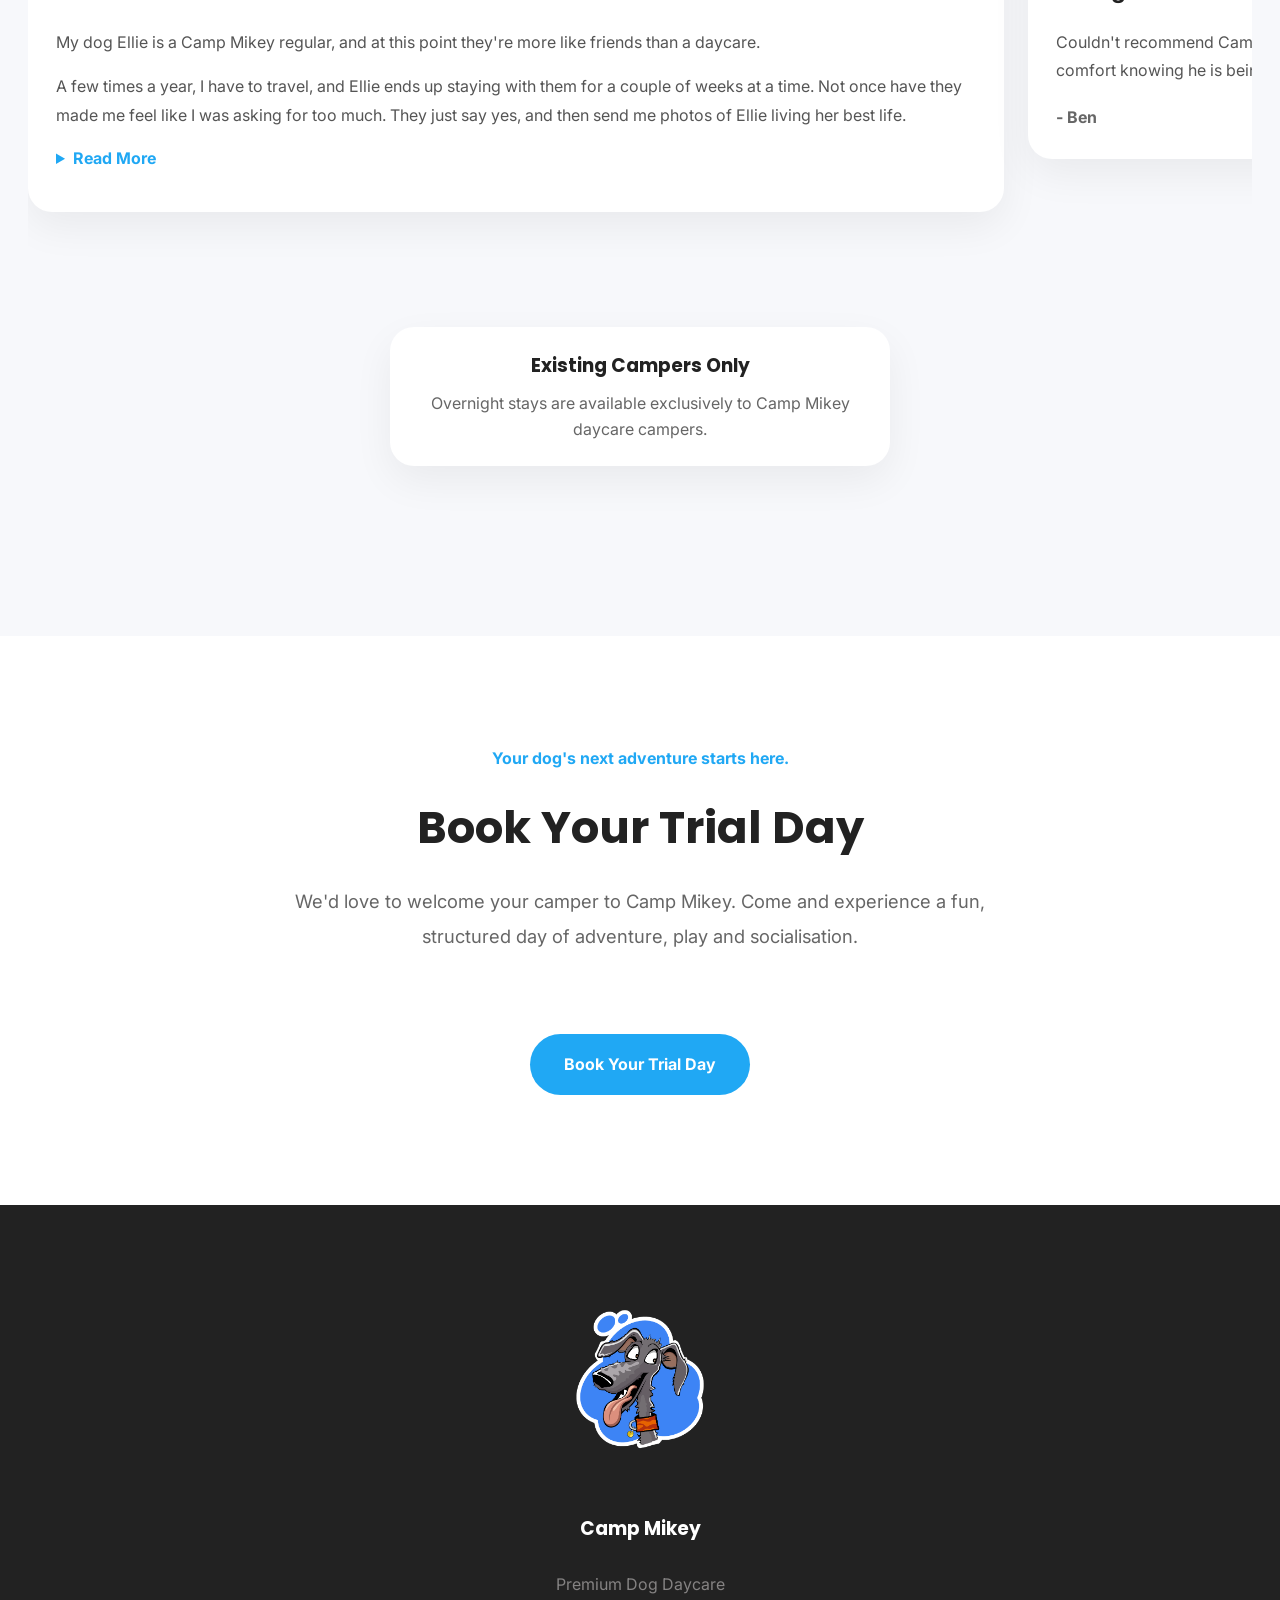
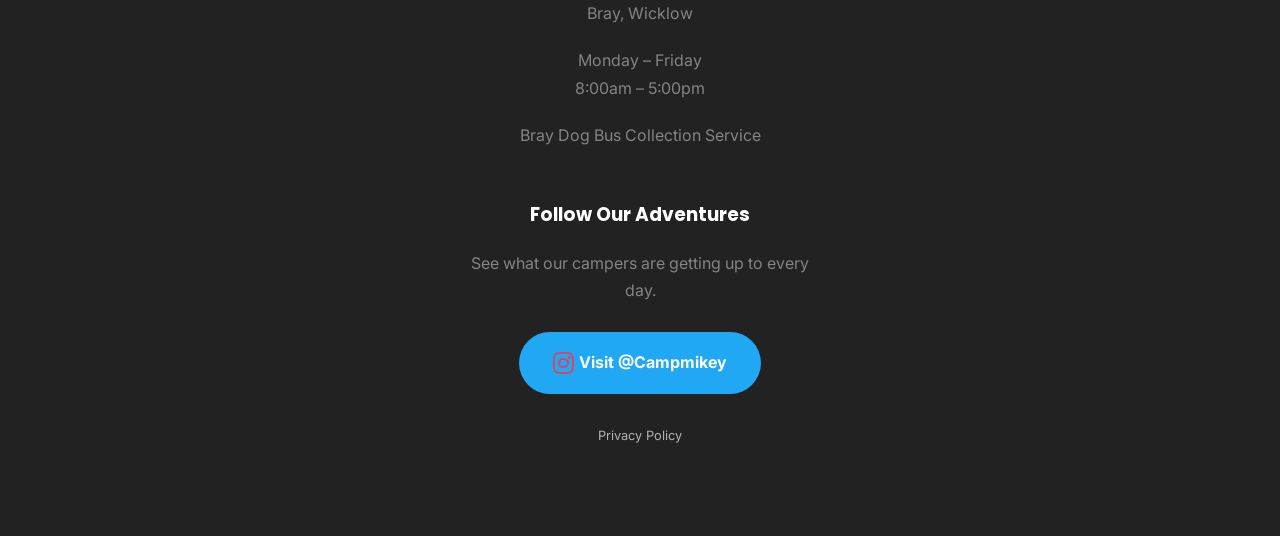
==== commit 753e9639: "Add overnight stays section with pricing and testimonials" ====
--- a/index.html
+++ b/index.html
@@ -444,6 +444,154 @@
 
 </section>
 
+<section id="overnights" class="section light">
+
+    <div class="container">
+
+        <p class="section-tag">
+            More than just boarding.
+        </p>
+
+        <h2>
+            Overnight Stays
+        </h2>
+
+        <p class="section-intro">
+            Home-from-home overnight care for your camper when you're away.
+        </p>
+
+            <div class="overnight-price">
+
+                <h3>Overnight Stay</h3>
+
+                <div class="overnight-price-amount">
+                    €60
+                </div>
+
+                <p>per night</p>
+
+                <p class="overnight-discount">
+                    Discounted rates available for stays of 4 nights or more.
+                </p>
+
+            </div>
+
+        </div>
+
+        <h3 class="overnight-heading">
+            What Owners Say
+        </h3>
+
+        <p class="swipe-hint">
+            Swipe to read more reviews →
+        </p>
+
+        <div class="testimonial-slider">
+
+            <article class="testimonial-card">
+
+                <img src="images/ellie.jpg" alt="Ellie">
+
+                <div class="testimonial-content">
+
+                    <h4>Ellie</h4>
+
+                    <p>
+                        My dog Ellie is a Camp Mikey regular, and at this point they're more like friends than a daycare.
+                    </p>
+
+                    <p>
+                        A few times a year, I have to travel, and Ellie ends up staying with them for a couple of weeks at a time. Not once have they made me feel like I was asking for too much. They just say yes, and then send me photos of Ellie living her best life.
+                    </p>
+
+                    <details class="testimonial-more">
+
+                        <summary>Read More</summary>
+
+                        <p>
+                            And Ellie? Every week she comes back home so happy. Completely wrecked, too. She plays so hard all day that she comes home starving, eats her dinner in about four seconds, then passes out and doesn't move until morning. I've started to suspect she likes it there more than she likes her house, and honestly, fair enough.
+                        </p>
+
+                        <p>
+                            What gets me is that it isn't just a service. They've built this genuinely magical little world for the dogs, and they love every single one of them like their own. That's not something you can fake, and you can see it in the dogs when they walk in the door.
+                        </p>
+
+                        <p>
+                            So here's my position: every dog deserves at least one Camp Mikey day a week. Not just Ellie. Every single dog in Ireland. I'm willing to campaign on this.
+                        </p>
+
+                        <p>
+                            #ACampMikeyDayAWeek
+                        </p>
+
+                        <strong>- Barbara</strong>
+
+                    </details>
+
+                </div>
+
+            </article>
+
+            <article class="testimonial-card">
+
+                <img src="images/george.jpg" alt="George">
+
+                <div class="testimonial-content">
+
+                    <h4>George</h4>
+
+                    <p>
+                        Couldn't recommend Camp Mikey's boarding more, the care & attention Shahin gives our boy is amazing & we have full comfort knowing he is being looked after so well & having a ball of a time day in day out. It takes the guilt out of going away!
+                    </p>
+
+                    <strong>- Ben</strong>
+
+                </div>
+
+            </article>
+
+            <article class="testimonial-card">
+
+                <img src="images/ralph.jpg" alt="Ralph">
+
+                <div class="testimonial-content">
+
+                    <h4>Ralph</h4>
+
+                    <p>
+                        Ralph absolutely loves going to Camp Mikey when we go away!
+                    </p>
+
+                    <p>
+                        We never have to worry about him while he's there, as we know he's being looked after so well. He's treated like one of their own dogs and gets so much care, attention and love.
+                    </p>
+
+                    <p>
+                        It gives us such peace of mind knowing Ralph is happy, safe and well cared for. We couldn't recommend Camp Mikey highly enough!
+                    </p>
+
+                    <strong>- Tara</strong>
+
+                </div>
+
+            </article>
+
+        </div>
+
+                <div class="overnight-notice">
+
+            <h3>Existing Campers Only</h3>
+
+            <p>
+                Overnight stays are available exclusively to Camp Mikey daycare campers.
+            </p>
+
+        </div>
+
+    </div>
+
+</section>
+
 <section id="contact" class="cta">
 
     <div class="container">
--- a/style.css
+++ b/style.css
@@ -597,11 +597,155 @@
 
 }
 
+/* ---------- Overnight Stays ---------- */
+
+.overnight-notice{
+    max-width:500px;
+    margin:40px auto 60px;
+    padding:24px;
+    background:#fff;
+    border-radius:24px;
+    box-shadow:0 15px 40px rgba(0,0,0,.06);
+    text-align:center;
+}
+
+.overnight-notice h3{
+    margin-bottom:10px;
+}
+
+.overnight-notice p{
+    margin:0;
+    color:#666;
+}
+
+.overnight-heading{
+    text-align:center;
+    margin-top:20px;
+    margin-bottom:40px;
+}
+
+.overnight-top{
+    display:grid;
+    grid-template-columns:repeat(auto-fit,minmax(280px,1fr));
+    gap:24px;
+    margin:50px 0 70px;
+}
+
+.overnight-price{
+    background:#fff;
+    padding:32px;
+    border-radius:24px;
+    box-shadow:0 15px 40px rgba(0,0,0,.06);
+    text-align:center;
+}
+
+.overnight-price-amount{
+    font-size:3rem;
+    font-weight:800;
+    color:var(--blue);
+    line-height:1;
+    margin:12px 0;
+}
+
+.overnight-discount{
+    display:inline-block;
+    margin-top:20px;
+    padding:10px 16px;
+    background:#eef7ff;
+    color:var(--black);
+    font-weight:700;
+    border-radius:999px;
+}
+
+.swipe-hint{
+    text-align:center;
+    color:#777;
+    font-size:0.9rem;
+    margin-bottom:20px;
+}
+
+.testimonial-slider{
+    display:flex;
+    align-items:flex-start;
+    gap:24px;
+    overflow-x:auto;
+    scroll-snap-type:x mandatory;
+    padding-bottom:10px;
+}
+
+.testimonial-card{
+    background:#fff;
+    border-radius:24px;
+    overflow:hidden;
+    box-shadow:0 15px 40px rgba(0,0,0,.06);
+
+    min-width:80%;
+    flex:0 0 80%;
+    scroll-snap-align:start;
+}
+
+.testimonial-card img{
+    width:100%;
+    aspect-ratio:1 / 1;
+    object-fit:cover;
+    display:block;
+}
+
+.testimonial-content{
+    padding:28px;
+}
+
+.testimonial-content h4{
+    font-size:1.5rem;
+    margin-bottom:18px;
+}
+
+.testimonial-content p{
+    color:#555;
+    line-height:1.8;
+    margin-bottom:16px;
+}
+
+.testimonial-content strong{
+    display:block;
+    margin-top:20px;
+    color:#666;
+}
+
+.testimonial-more{
+    margin-top:12px;
+}
+
+.testimonial-more summary{
+    cursor:pointer;
+    color:var(--blue);
+    font-weight:700;
+    margin-bottom:12px;
+}
+
+.testimonial-more[open] summary{
+    margin-bottom:20px;
+}
+
+.testimonial-slider::-webkit-scrollbar{
+    display:none;
+}
+
+.testimonial-slider{
+    display:flex;
+    gap:24px;
+    overflow-x:auto;
+    scroll-snap-type:x mandatory;
+    padding-bottom:10px;
+    padding-left:4px;
+    scrollbar-width:none;
+}
+
 /* ---------- CTA ---------- */
 
 .cta{
 
-    background:var(--light);
+    background:white;
 
     text-align:center;
 
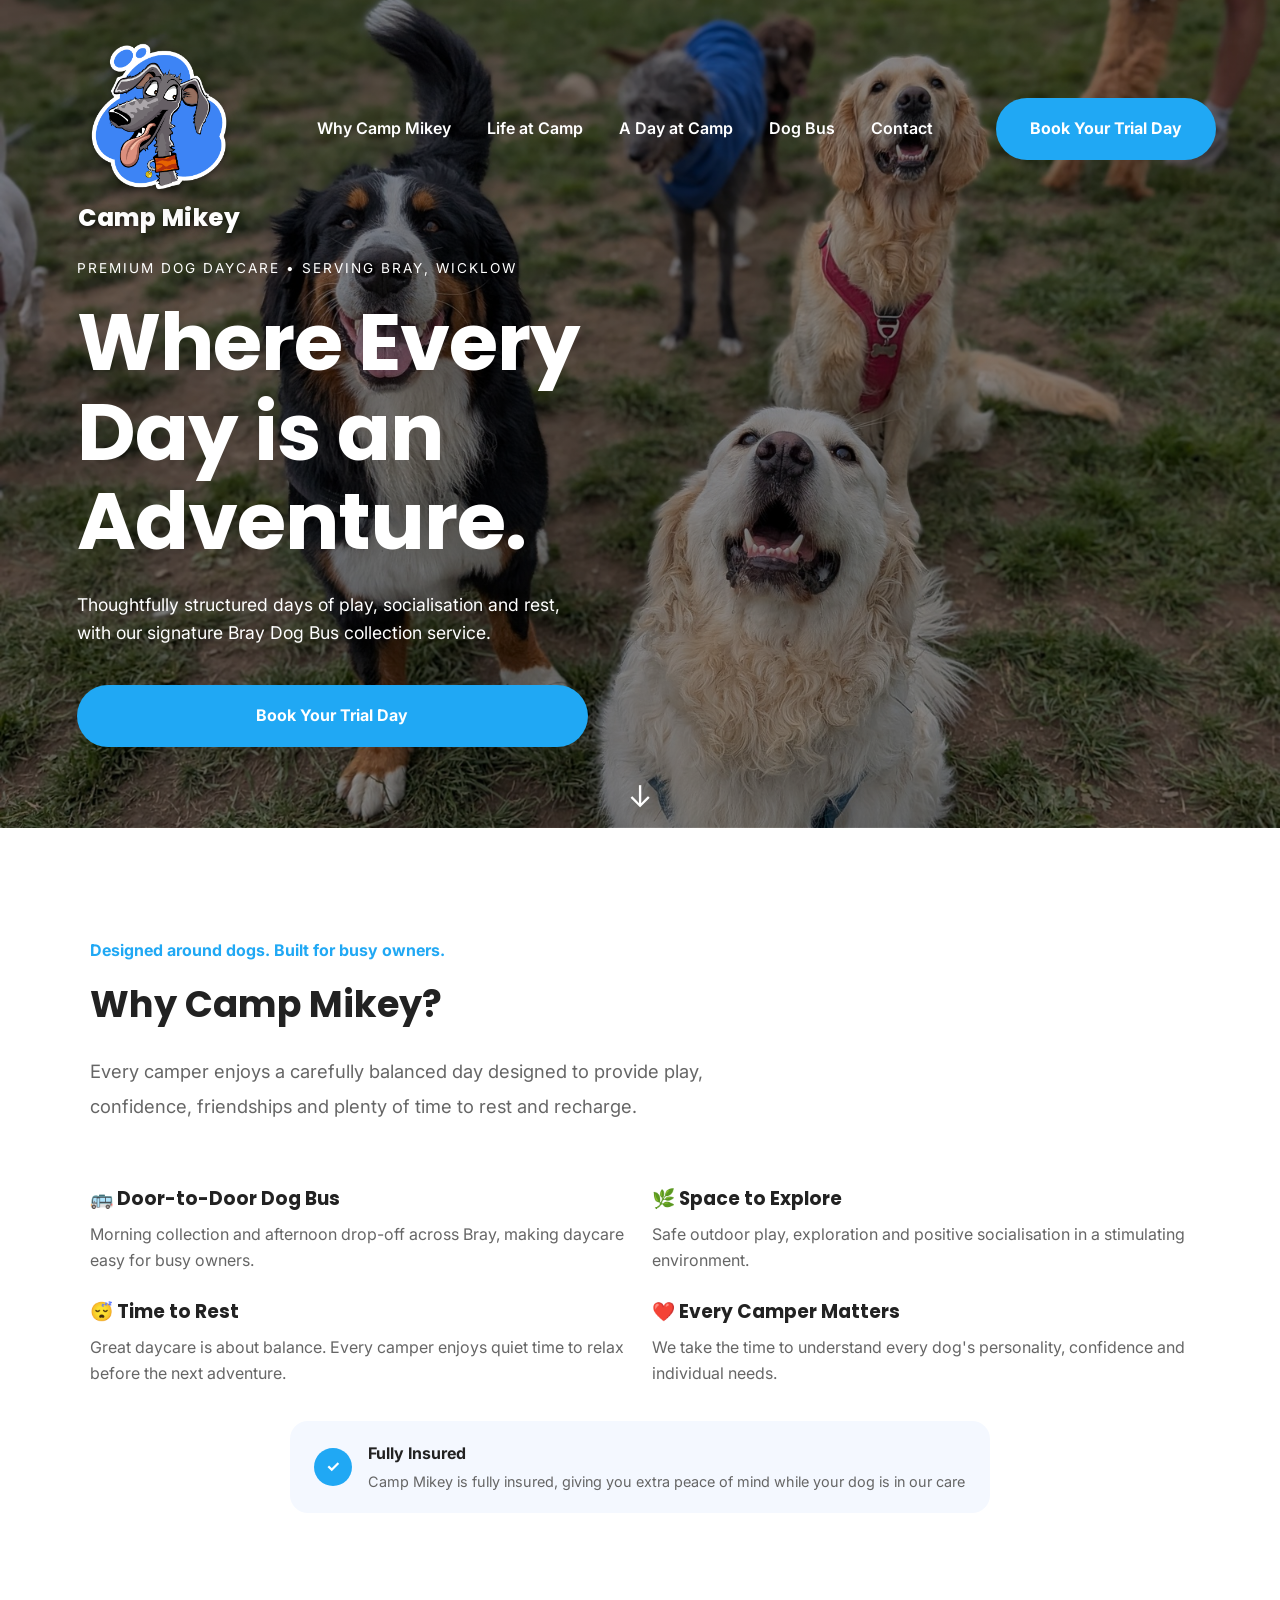
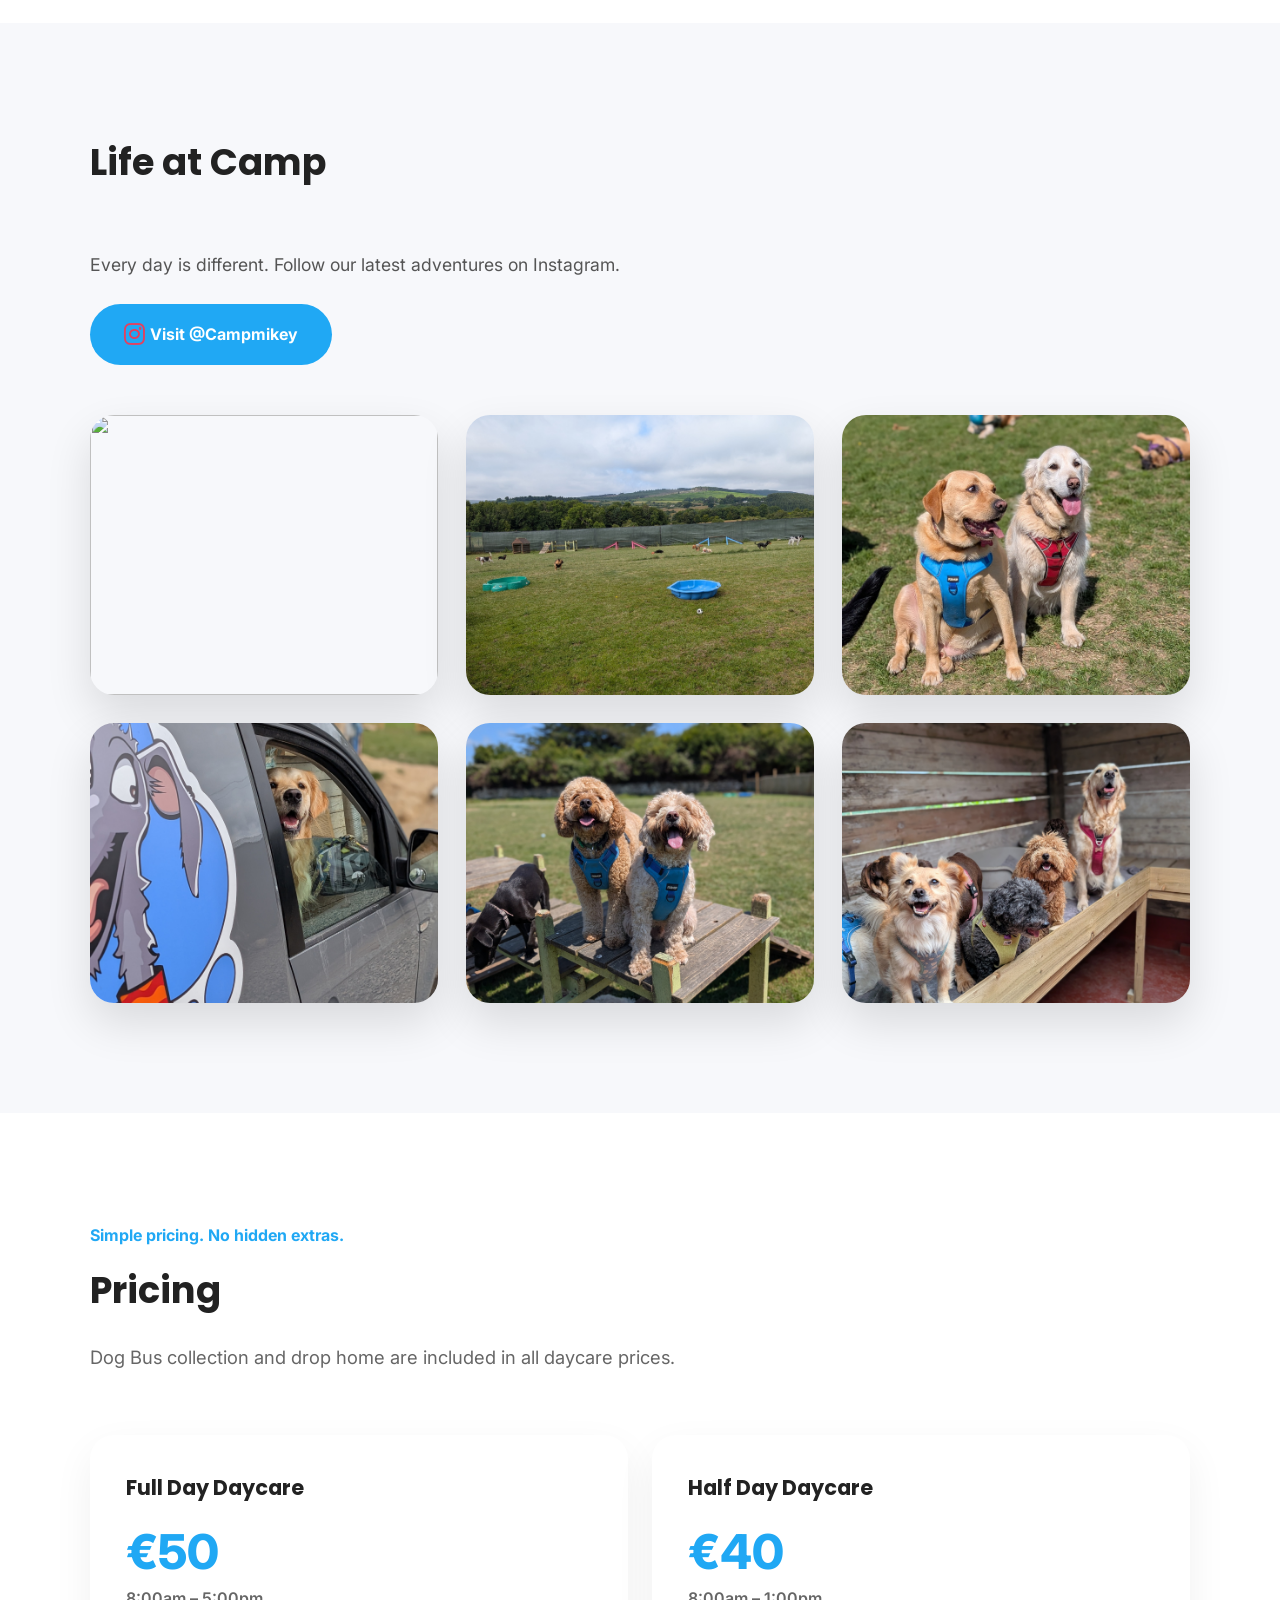
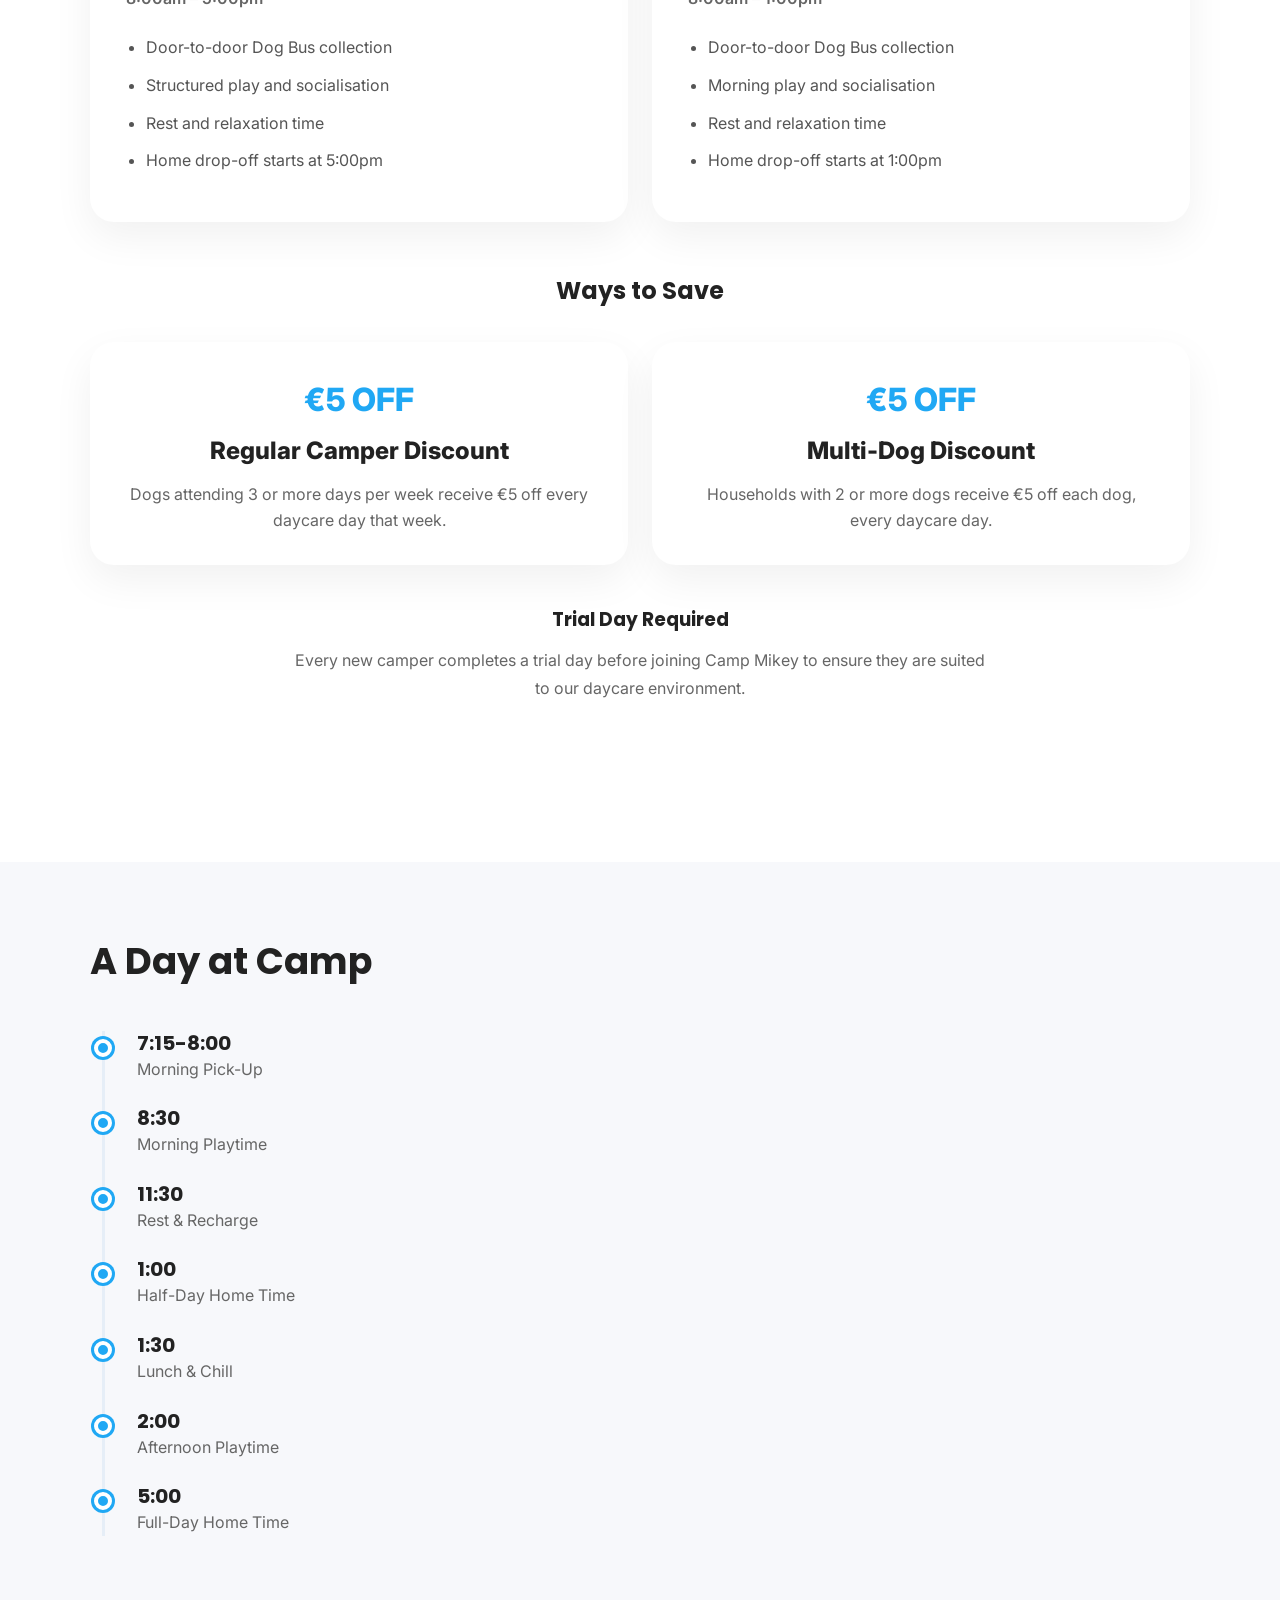
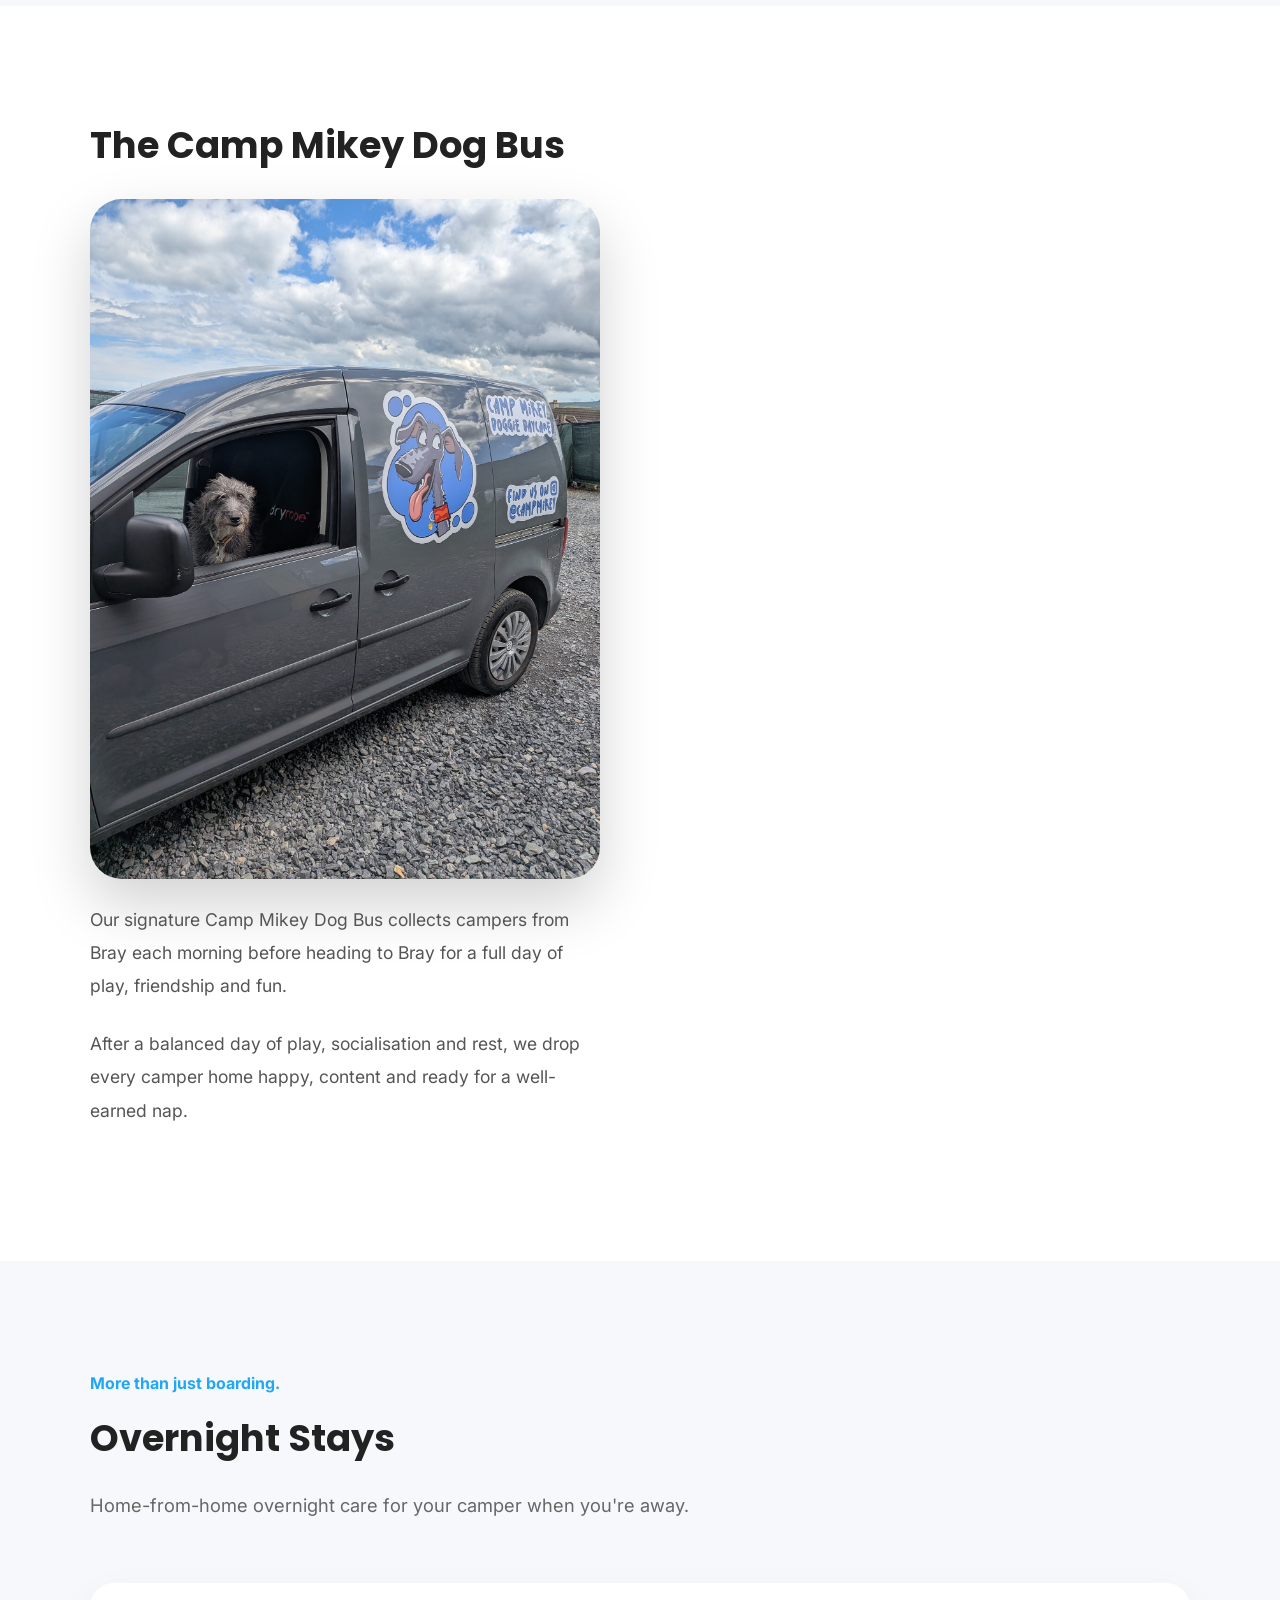
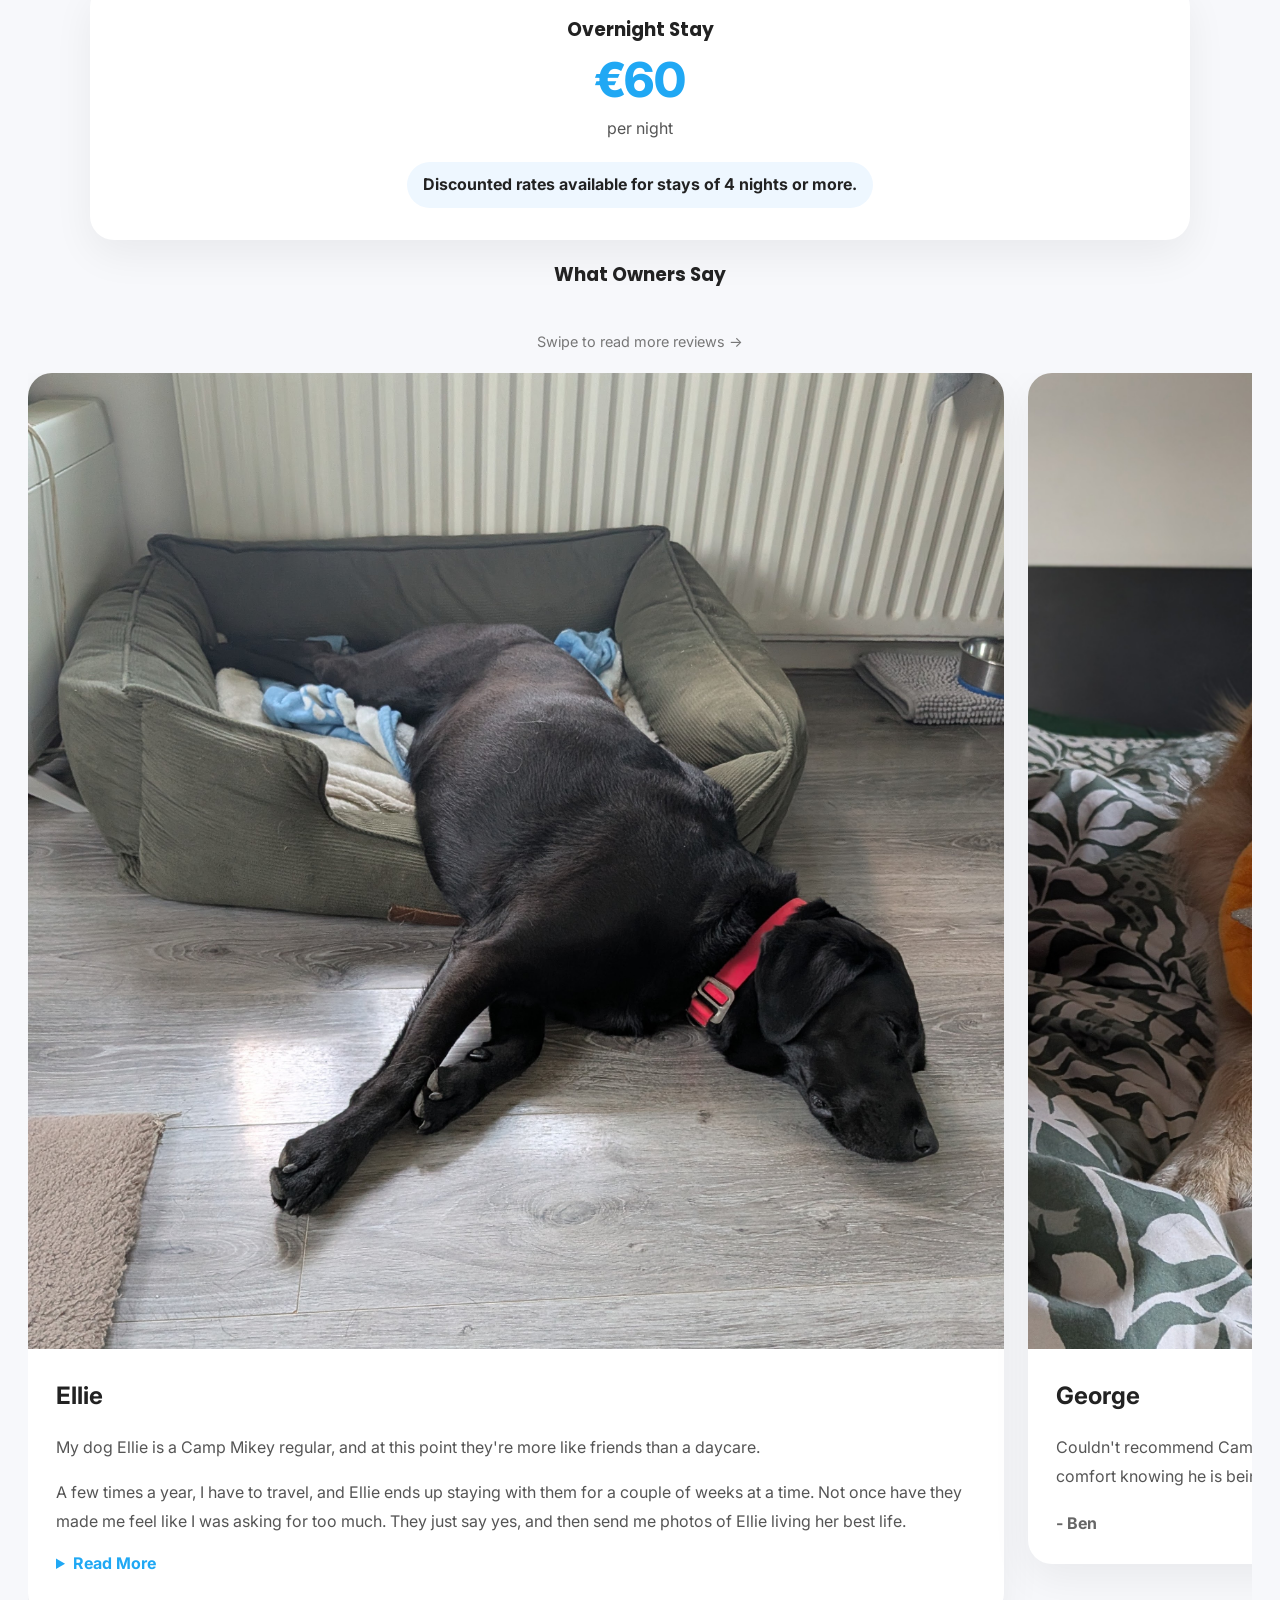
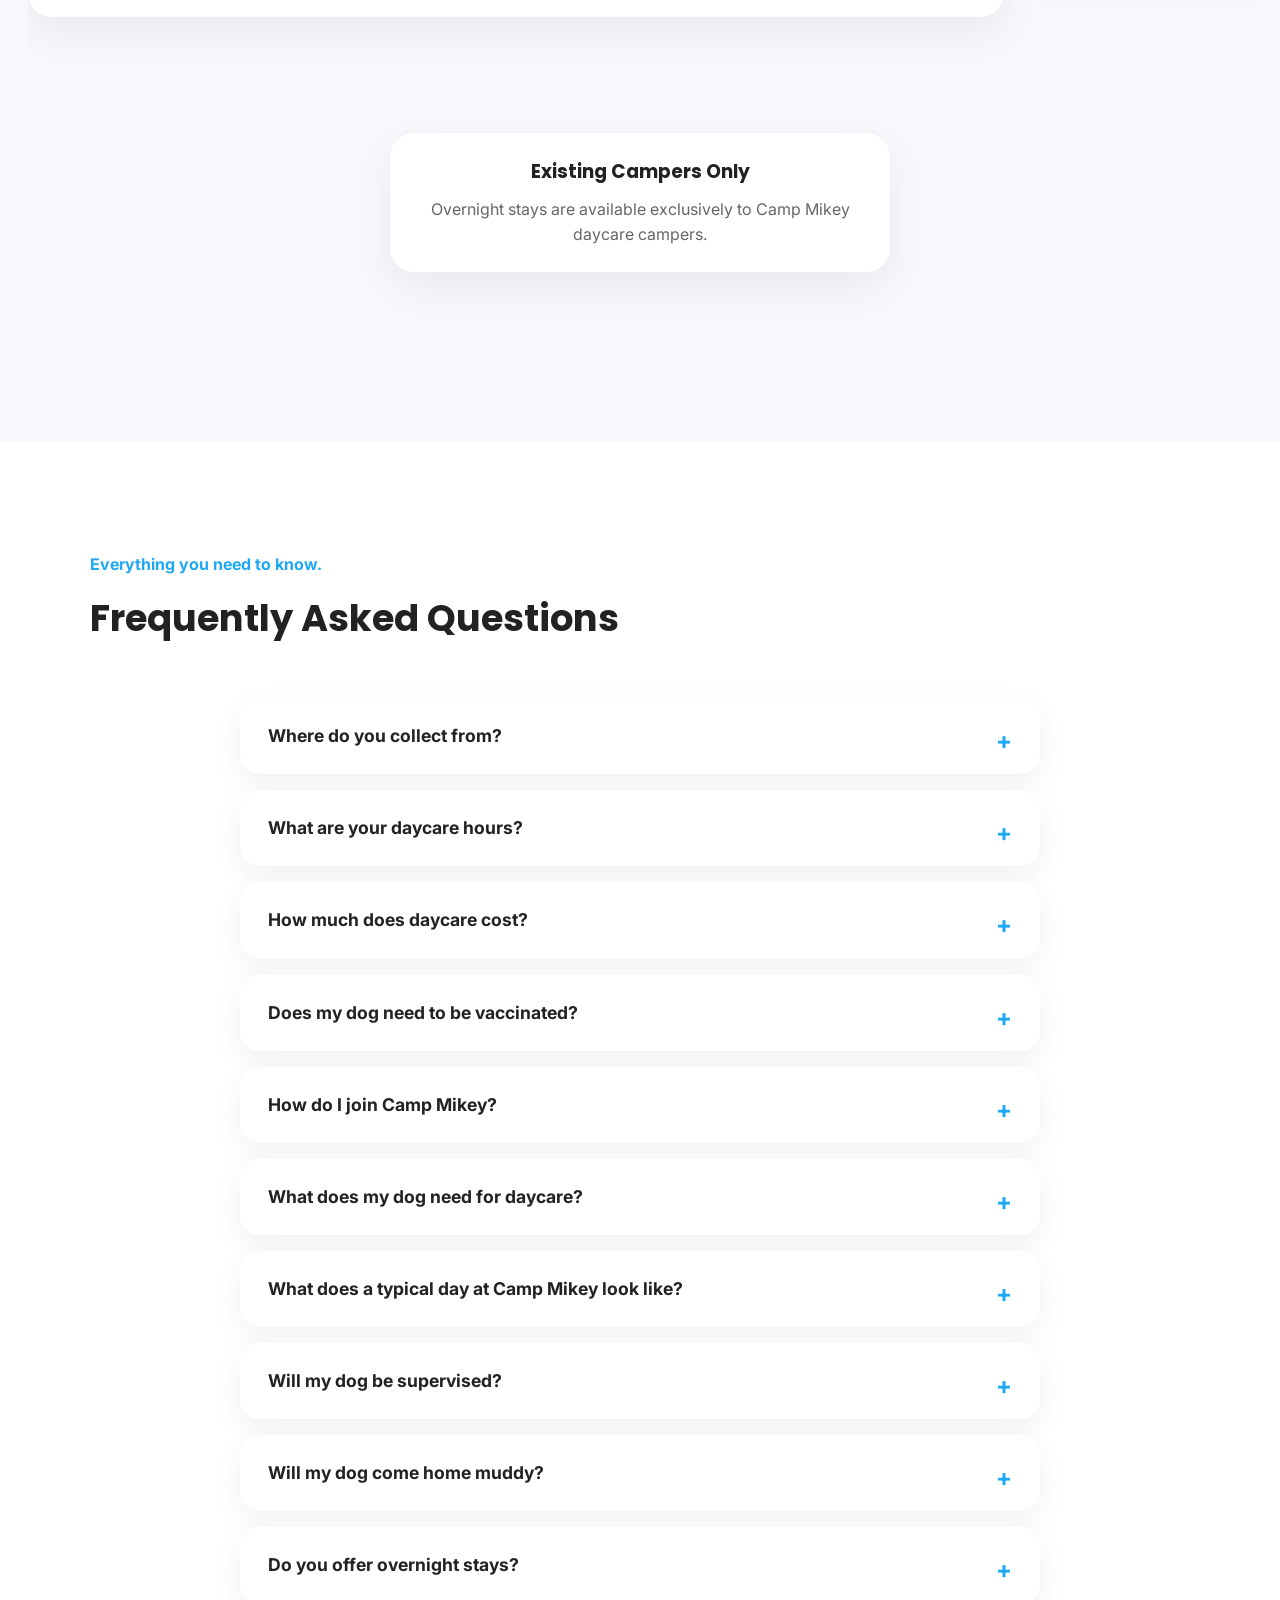
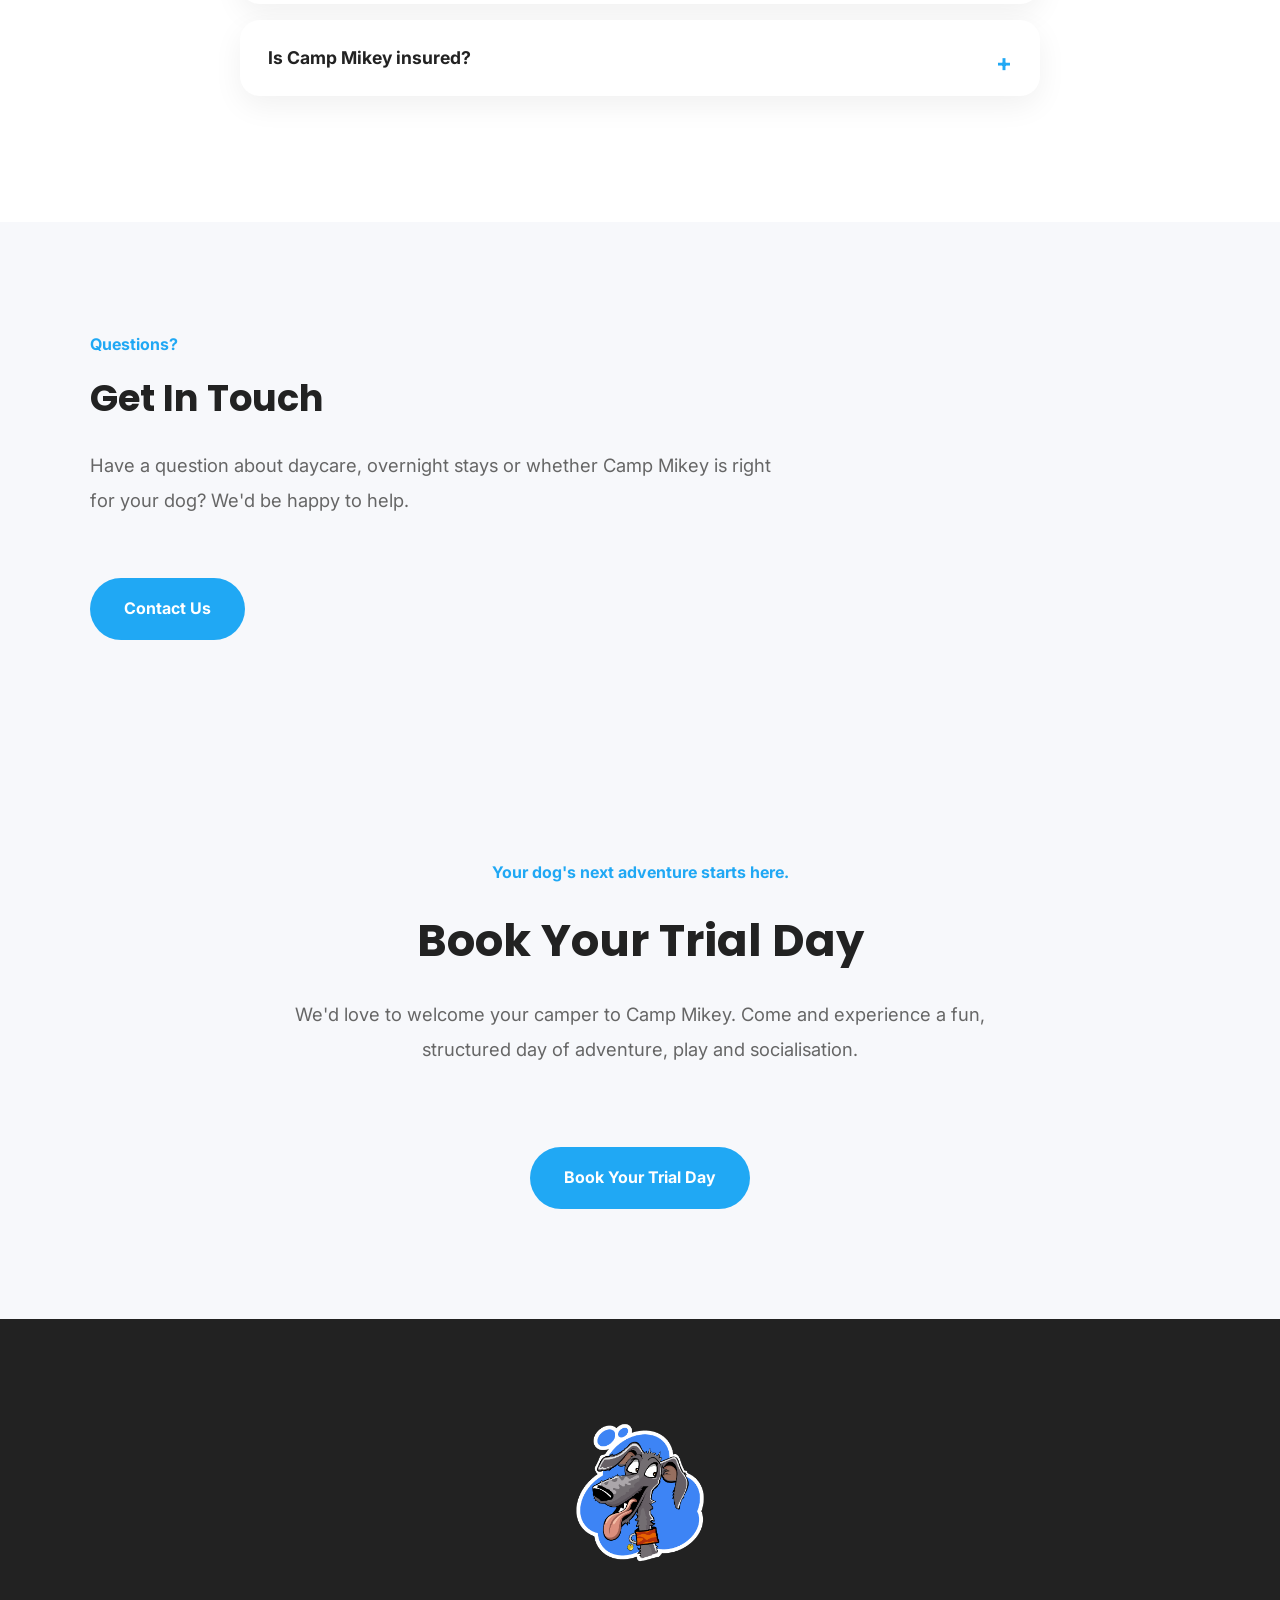
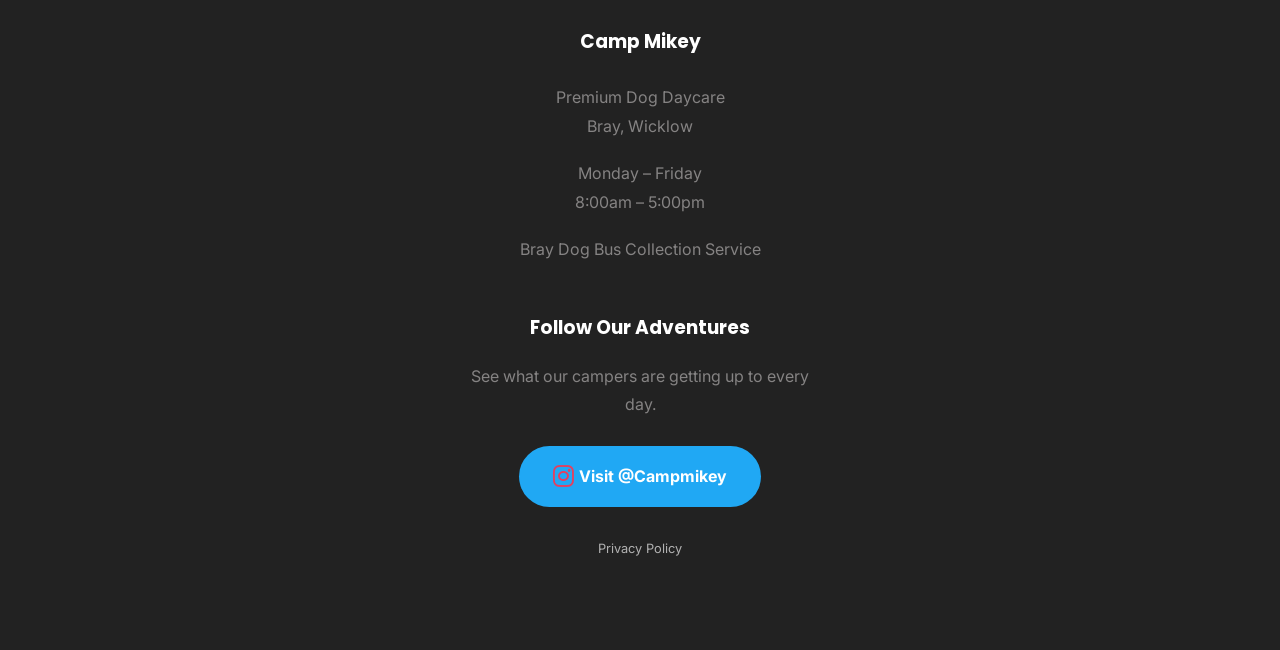
==== commit 0d9d409d: "Add contact form and enquiry email support" ====
--- a/index.html
+++ b/index.html
@@ -129,51 +129,39 @@
 
         <div class="features">
 
-            <article class="feature-card">
-
-                <h3>🚌 Door-to-Door Dog Bus</h3>
-
-                <p>
-                    Morning collection and afternoon drop-off across Bray,
-                    making daycare easy for busy owners.
-                </p>
-
-            </article>
-
-            <article class="feature-card">
-
-                <h3>🌿 Space to Explore</h3>
-
-                <p>
-                    Safe outdoor play, exploration and positive socialisation
-                    in a stimulating environment.
-                </p>
-
-            </article>
-
-            <article class="feature-card">
-
-                <h3>😴 Time to Rest</h3>
-
-                <p>
-                    Great daycare is about balance. Every camper enjoys quiet
-                    time to relax before the next adventure.
-                </p>
-
-            </article>
-
-            <article class="feature-card">
-
-                <h3>❤️ Every Camper Matters</h3>
-
-                <p>
-                    We take the time to understand every dog's personality,
-                    confidence and individual needs.
-                </p>
-
-            </article>
-
-        </div>
+        <div class="feature-item">
+            <h3>🚌 Door-to-Door Dog Bus</h3>
+            <p>
+                Morning collection and afternoon drop-off across Bray,
+                making daycare easy for busy owners.
+            </p>
+        </div>
+
+        <div class="feature-item">
+            <h3>🌿 Space to Explore</h3>
+            <p>
+                Safe outdoor play, exploration and positive socialisation
+                in a stimulating environment.
+            </p>
+        </div>
+
+        <div class="feature-item">
+            <h3>😴 Time to Rest</h3>
+            <p>
+                Great daycare is about balance. Every camper enjoys quiet
+                time to relax before the next adventure.
+            </p>
+        </div>
+
+        <div class="feature-item">
+            <h3>❤️ Every Camper Matters</h3>
+            <p>
+                We take the time to understand every dog's personality,
+                confidence and individual needs.
+            </p>
+        </div>
+
+    </div>
 
     </div>
 
@@ -592,6 +580,170 @@
 
 </section>
 
+<section id="faqs" class="section">
+
+    <div class="container">
+
+        <p class="section-tag">
+            Everything you need to know.
+        </p>
+
+        <h2>
+            Frequently Asked Questions
+        </h2>
+
+        <div class="faq-list">
+
+            <details class="faq-item">
+                <summary>Where do you collect from?</summary>
+                <p>
+                    Camp Mikey provides door-to-door Dog Bus collection and drop-off for dogs living in Bray.
+                </p>
+            </details>
+
+            <details class="faq-item">
+                <summary>What are your daycare hours?</summary>
+                <ul class="faq-hours">
+
+                    <li><strong>Half Day Daycare:</strong> 8:00am – 1:00pm</li>
+
+                    <li><strong>Full Day Daycare:</strong> 8:00am – 5:00pm</li>
+
+                </ul>
+
+                <p>
+                    Morning collections usually take place between
+                    <strong>7:15am and 8:00am</strong>.
+                </p>
+
+                <p>
+                    Home drop-offs usually take place between
+                    <strong>1:00pm–1:45pm</strong> and
+                    <strong>5:00pm–5:45pm</strong>.
+                </p>
+            </details>
+
+            <details class="faq-item">
+                <summary>How much does daycare cost?</summary>
+                <p>
+                    Full-day daycare is <strong>€50</strong> and half-day daycare is <strong>€40</strong>, with Dog Bus collection and drop-off included. Discounts are available.
+                </p>
+
+                <a href="#pricing" class="faq-link">
+                    View Pricing →
+                </a>
+
+            </details>
+
+            <details class="faq-item">
+                <summary>Does my dog need to be vaccinated?</summary>
+                <p>
+                    Yes. All campers must be up to date with their vaccinations, including Kennel Cough, before attending Camp Mikey.
+                </p>
+            </details>
+
+            <details class="faq-item">
+                <summary>How do I join Camp Mikey?</summary>
+                <p>
+                    Every new camper starts with a trial day. This allows us to assess how they settle into the group and ensures Camp Mikey is the right fit for them.
+                </p>
+
+                <a href="book.html" class="faq-link">
+                    Book Your Trial Day →
+                </a>
+
+            </details>
+
+            <details class="faq-item">
+                <summary>What does my dog need for daycare?</summary>
+                <p>
+                    Dogs only need to bring their lead and harness.
+                </p>
+
+                <p>
+                    Full-day campers are welcome to bring a packed lunch if they would normally eat during the day.
+                </p>
+            </details>
+
+            <details class="faq-item">
+                <summary>What does a typical day at Camp Mikey look like?</summary>
+                <p>
+                    Campers enjoy a balanced day of play, socialisation, enrichment and rest, with plenty of opportunities to relax and recharge between activities.
+                </p>
+
+                <a href="#day" class="faq-link">
+                    See Your Dog's Day →
+                </a>
+
+            </details>
+
+            <details class="faq-item">
+                <summary>Will my dog be supervised?</summary>
+                <p>
+                    Absolutely. Dogs are supervised at all times throughout the day. We carefully manage play, rest and group interactions to ensure every camper remains safe, comfortable and happy.
+                </p>
+            </details>
+
+            <details class="faq-item">
+                <summary>Will my dog come home muddy?</summary>
+                <p>
+                    <strong>Yes. No. Maybe.</strong>
+                </p>
+
+                <p>
+                    Camp Mikey is built around real outdoor play on natural grass, so muddy paws can happen, especially during wetter weather. We clean every camper before they head home and do our best to return them looking as tidy as possible.
+                </p>
+            </details>
+
+            <details class="faq-item">
+                <summary>Do you offer overnight stays?</summary>
+                <p>
+                    Yes. Overnight stays are available exclusively to existing Camp Mikey daycare campers.
+                </p>
+
+                <a href="#overnights" class="faq-link">
+                    Learn More About Overnight Stays →
+                </a>
+
+            </details>
+
+            <details class="faq-item">
+                <summary>Is Camp Mikey insured?</summary>
+                <p>
+                    Yes. Camp Mikey is fully insured, giving owners extra peace of mind while their dog is in our care.
+                </p>
+            </details>
+
+        </div>
+
+    </div>
+
+</section>
+
+<section id="contact" class="section light">
+
+    <div class="container">
+
+        <p class="section-tag">
+            Questions?
+        </p>
+
+        <h2>
+            Get In Touch
+        </h2>
+
+        <p class="section-intro">
+            Have a question about daycare, overnight stays or whether Camp Mikey is right for your dog? We'd be happy to help.
+        </p>
+
+        <a href="contact.html" class="button">
+            Contact Us
+        </a>
+
+    </div>
+
+</section>
+
 <section id="contact" class="cta">
 
     <div class="container">
--- a/style.css
+++ b/style.css
@@ -347,6 +347,20 @@
     margin-top:50px;
 }
 
+.feature-item{
+    text-align:left;
+}
+
+.feature-item h3{
+    margin-bottom:8px;
+}
+
+.feature-item p{
+    margin:0;
+    color:#666;
+    line-height:1.6;
+}
+
 .feature-card{
 
     background:white;
@@ -741,11 +755,76 @@
     scrollbar-width:none;
 }
 
+/* ---------- FAQs ---------- */
+
+.faq-list{
+    max-width:800px;
+    margin:50px auto 0;
+}
+
+.faq-item{
+    background:#fff;
+    border-radius:20px;
+    padding:24px 28px;
+    margin-bottom:16px;
+    box-shadow:0 10px 30px rgba(0,0,0,.06);
+}
+
+.faq-item summary{
+    cursor:pointer;
+    font-weight:700;
+    font-size:1.1rem;
+    list-style:none;
+}
+
+.faq-item summary::-webkit-details-marker{
+    display:none;
+}
+
+.faq-item summary::after{
+    content:"+";
+    float:right;
+    font-size:1.5rem;
+    color:var(--blue);
+}
+
+.faq-item[open] summary::after{
+    content:"−";
+}
+
+.faq-item p{
+    margin-top:16px;
+    color:#555;
+    line-height:1.7;
+}
+
+.faq-link{
+    display:inline-block;
+    margin-top:12px;
+    color:var(--blue);
+    font-weight:700;
+    text-decoration:none;
+}
+
+.faq-link:hover{
+    text-decoration:underline;
+}
+
+.faq-hours{
+    margin-top:16px;
+    padding-left:20px;
+}
+
+.faq-hours li{
+    margin-bottom:10px;
+    color:#555;
+}
+
 /* ---------- CTA ---------- */
 
 .cta{
 
-    background:white;
+    background:var(--light);
 
     text-align:center;
 
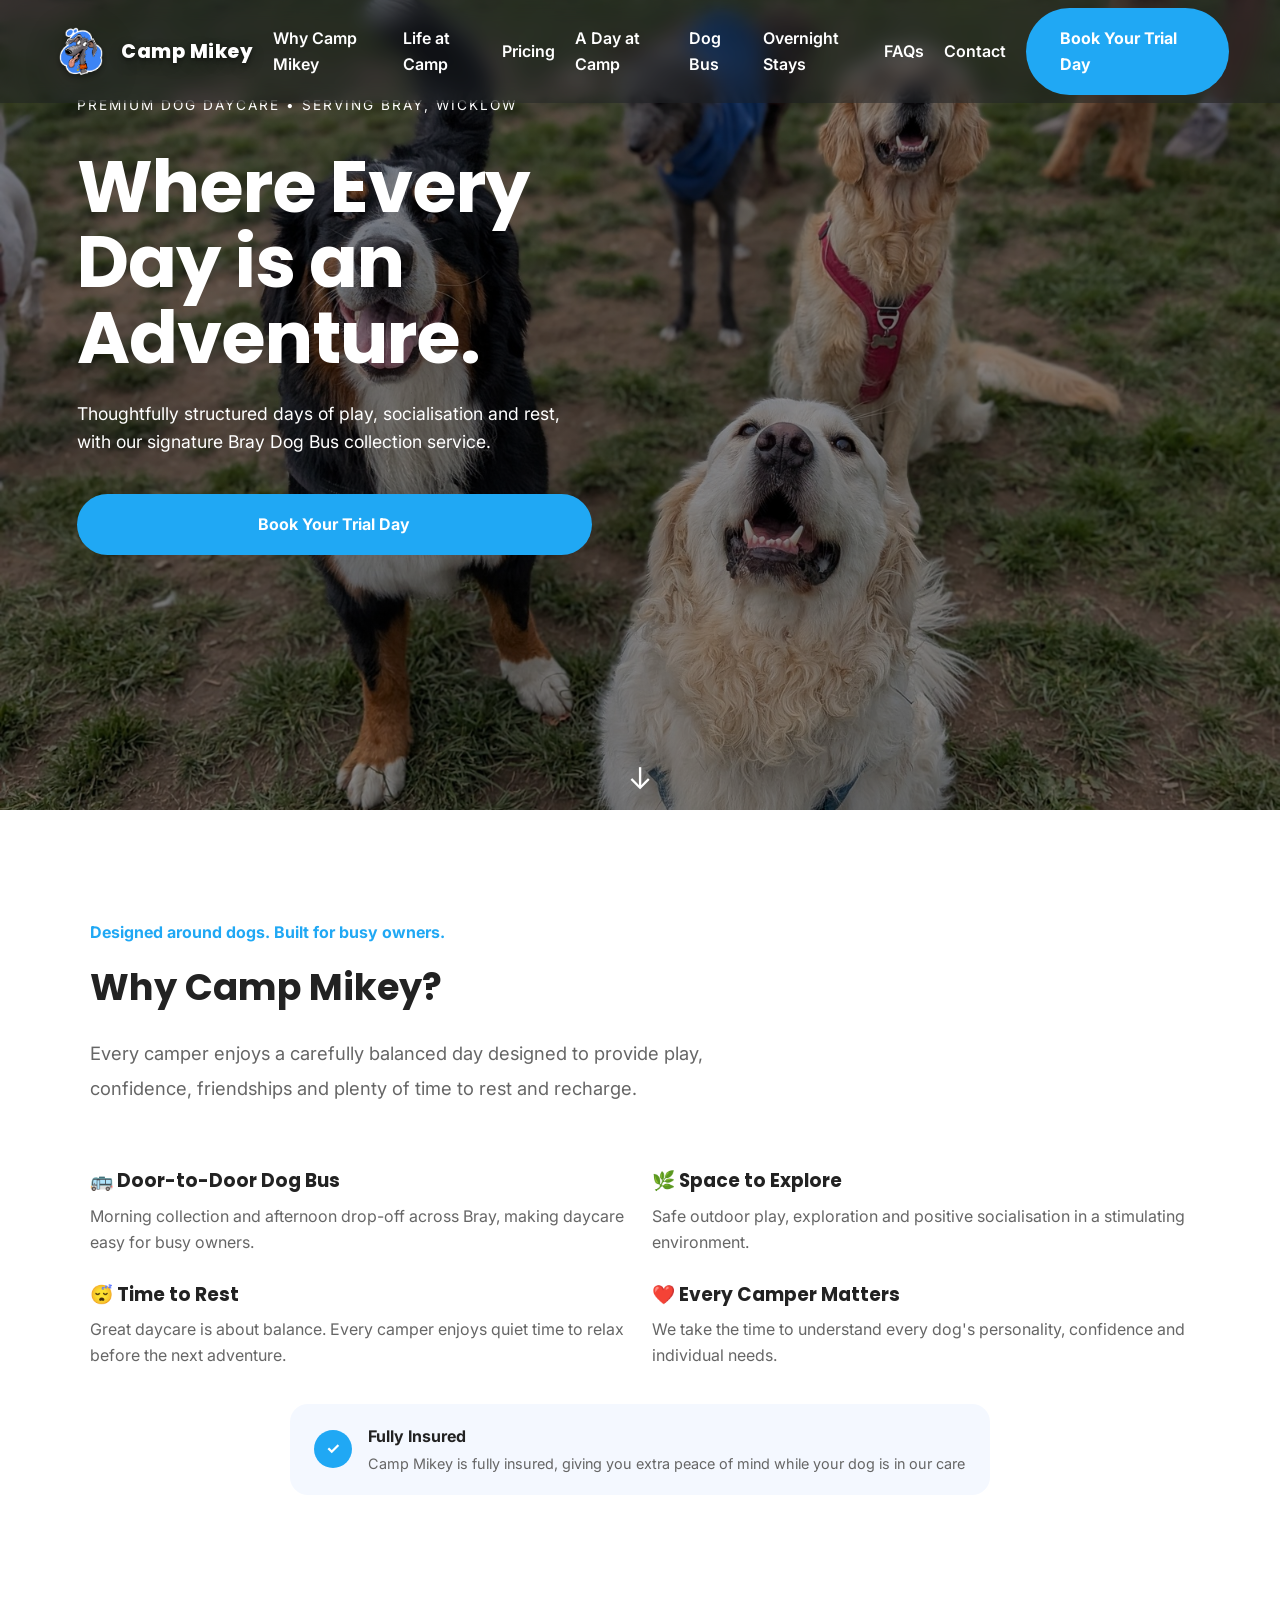
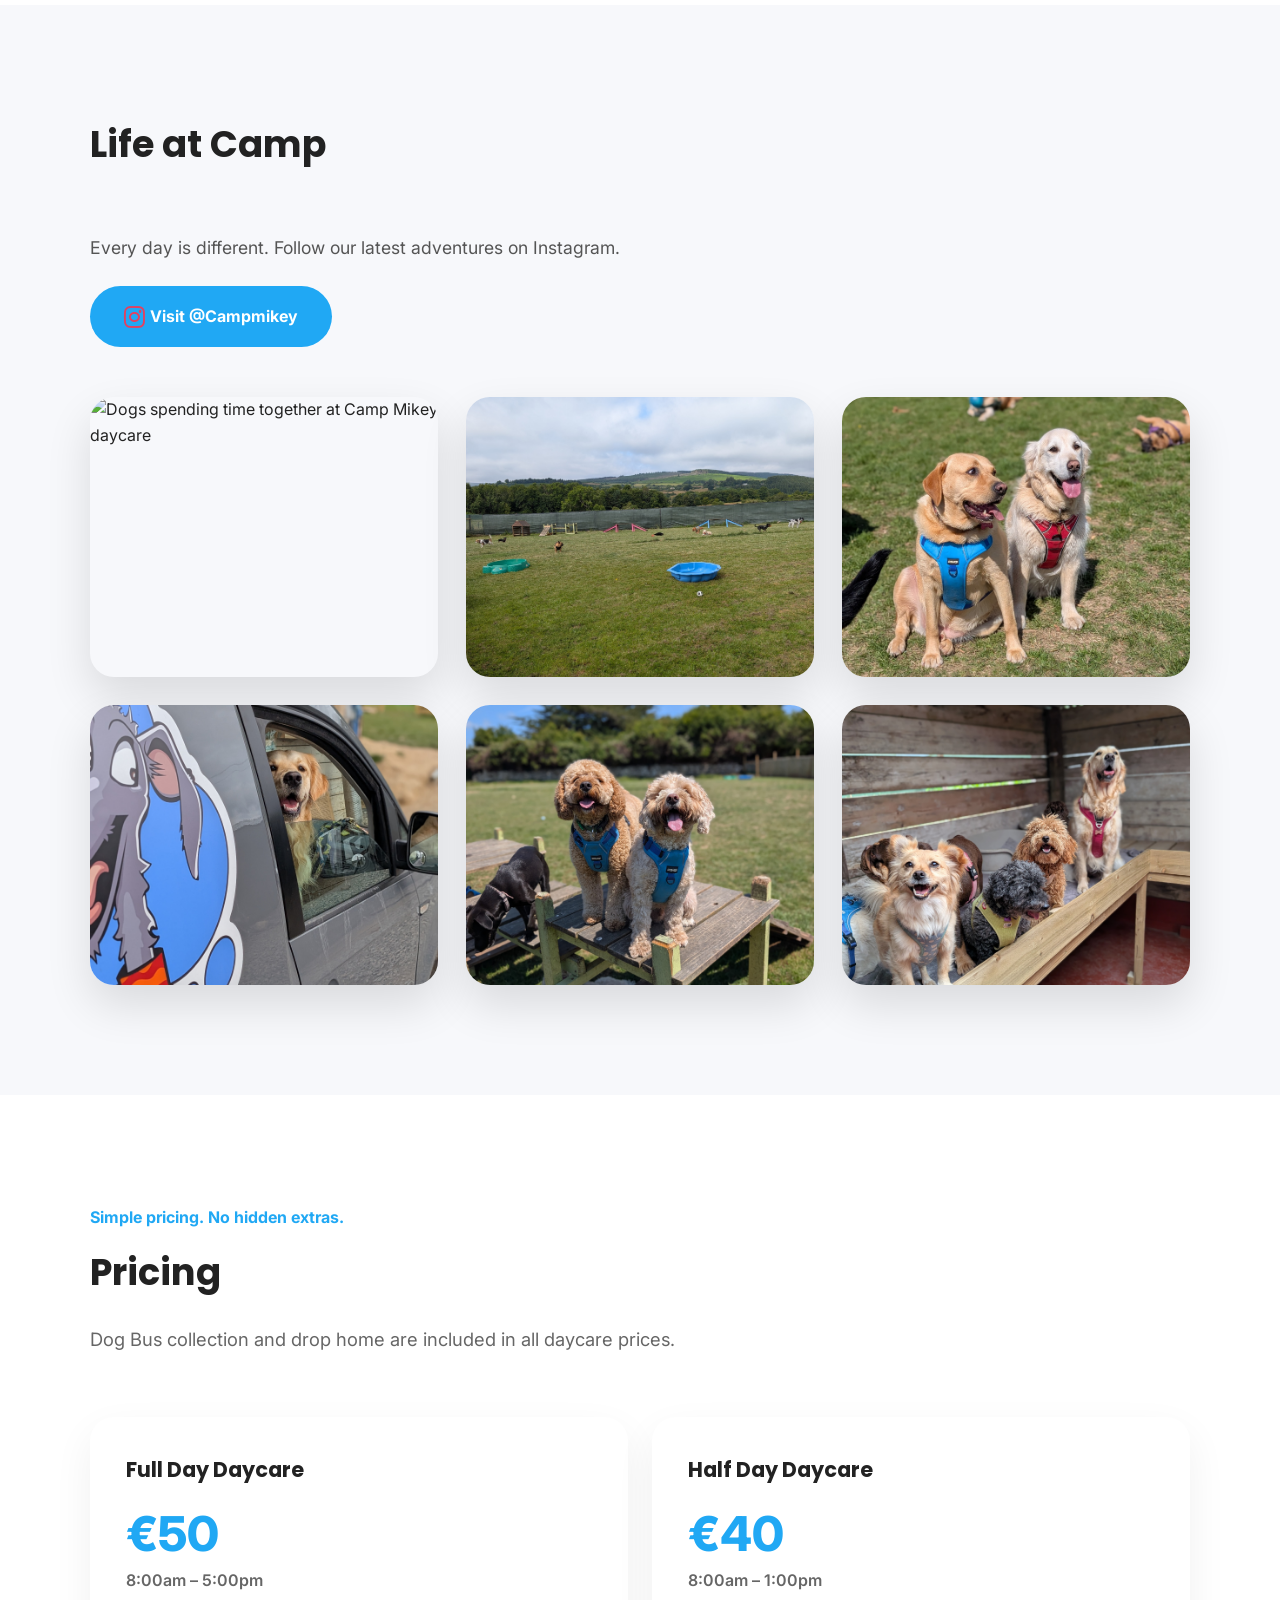
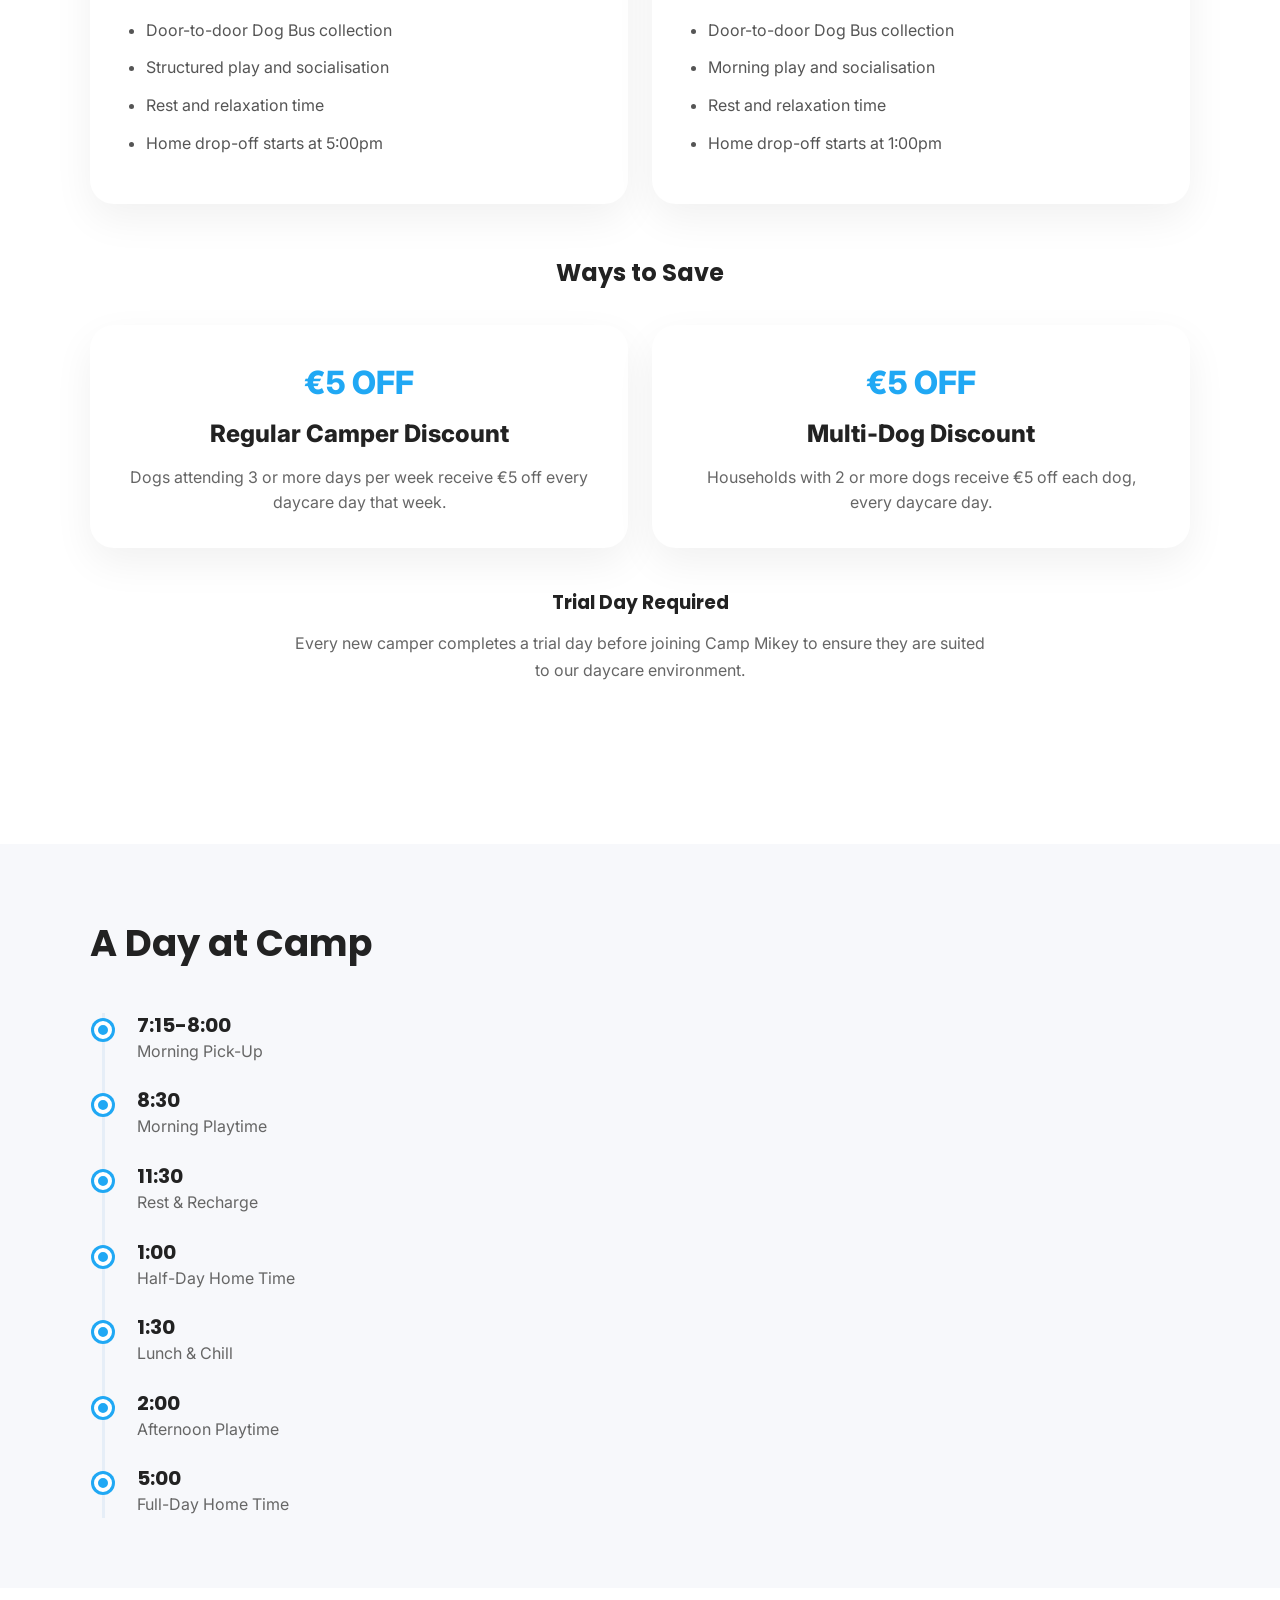
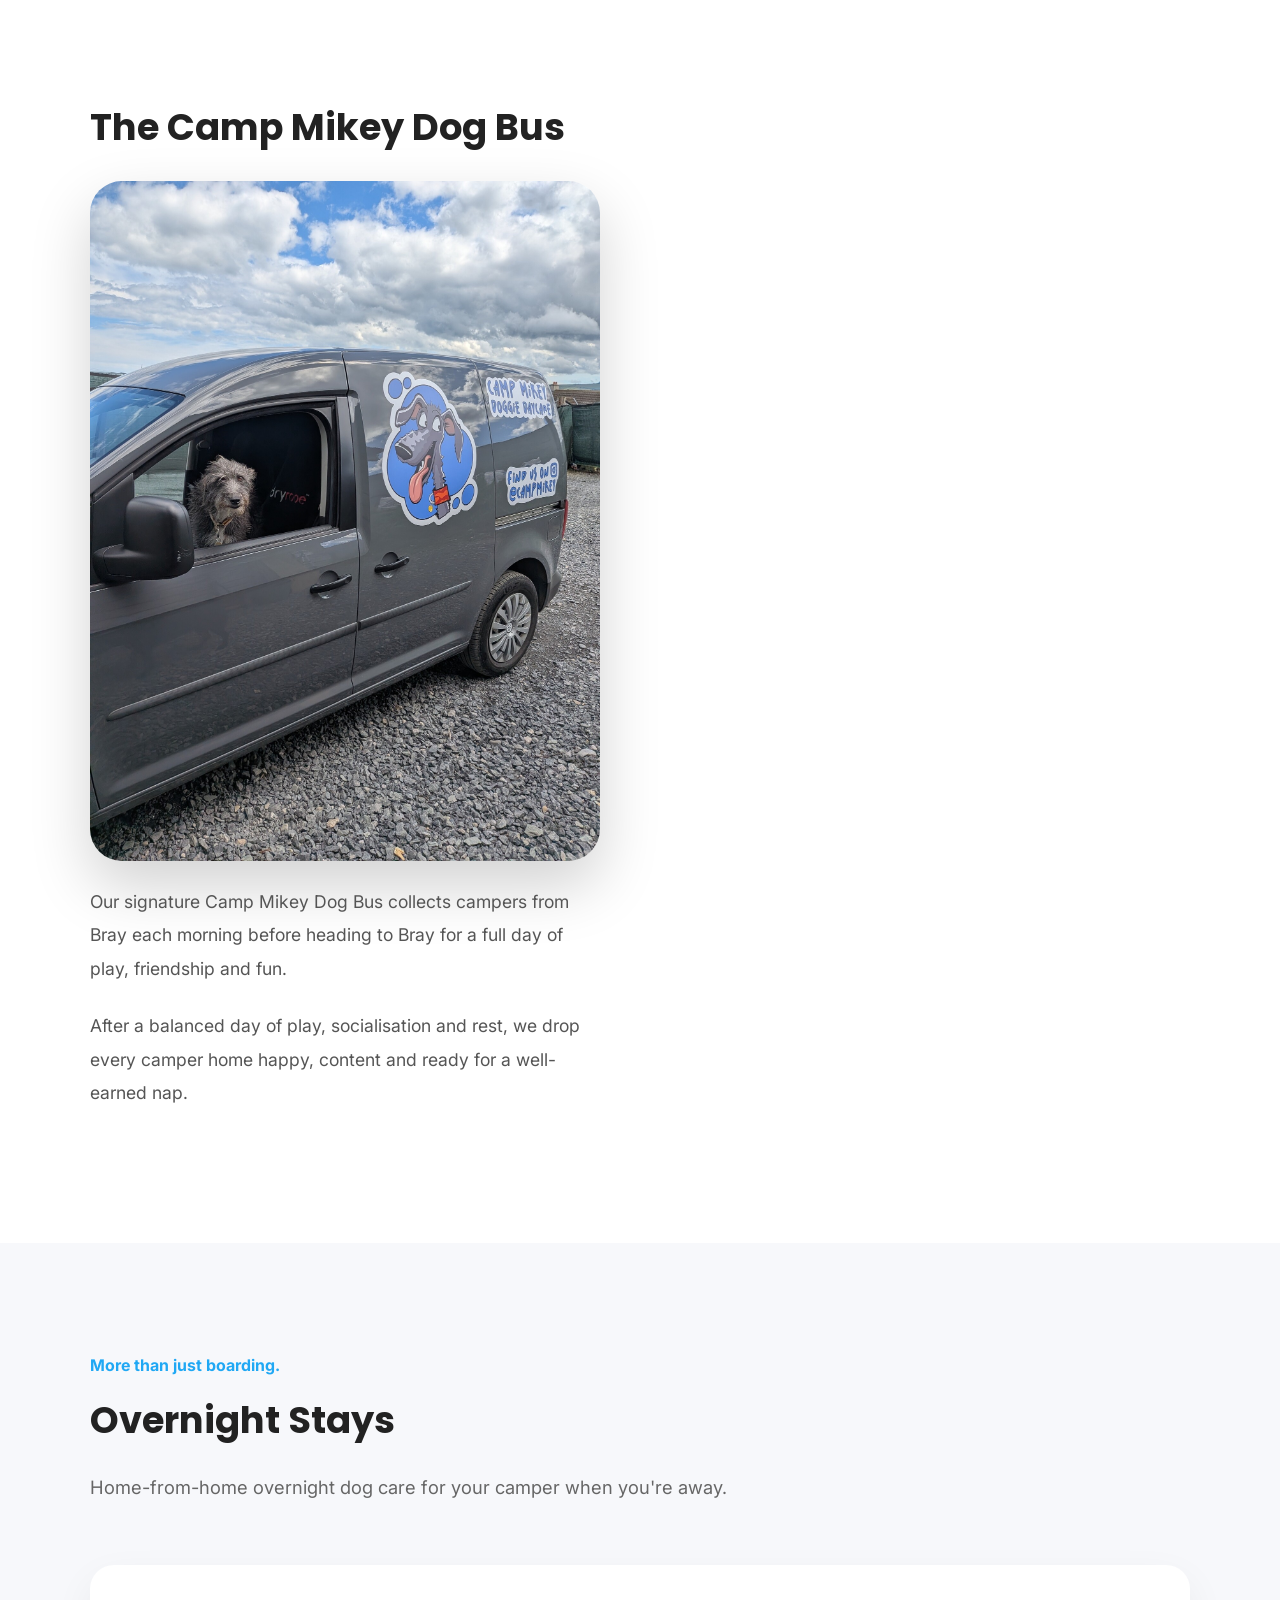
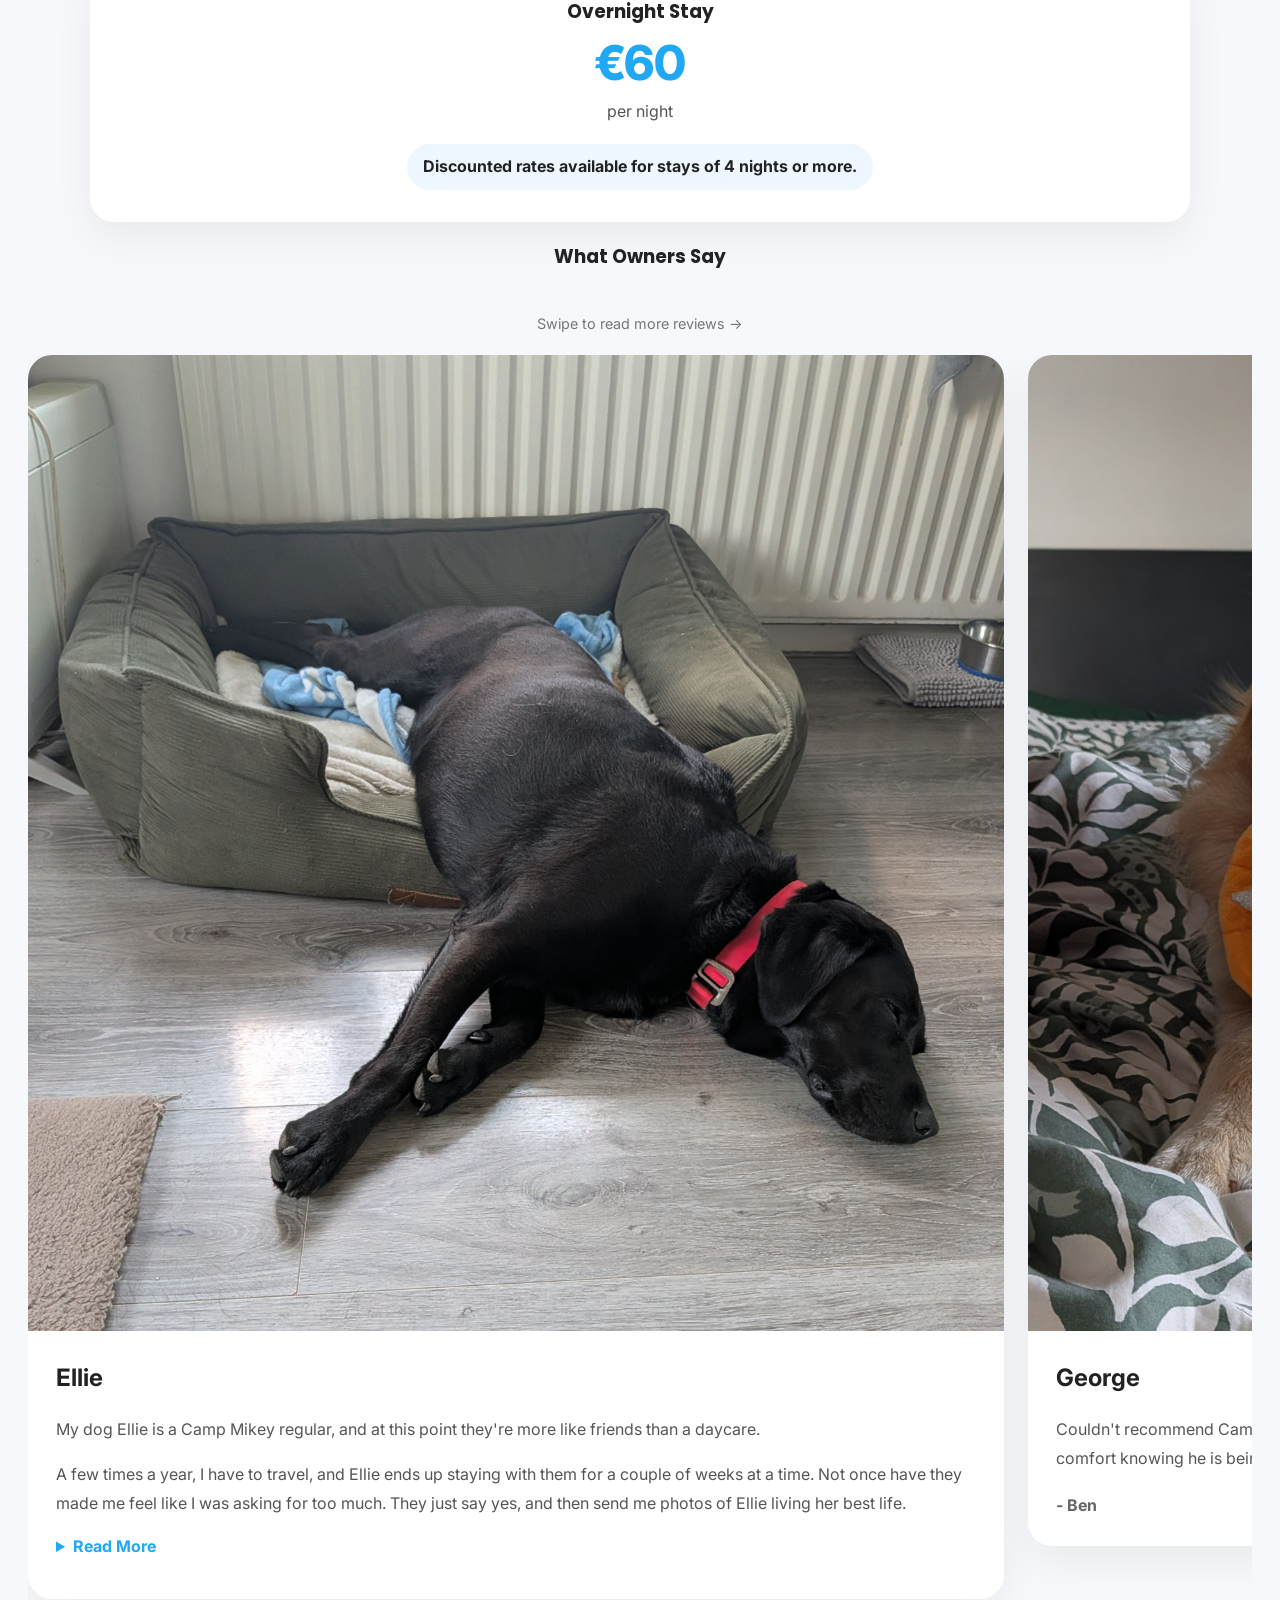
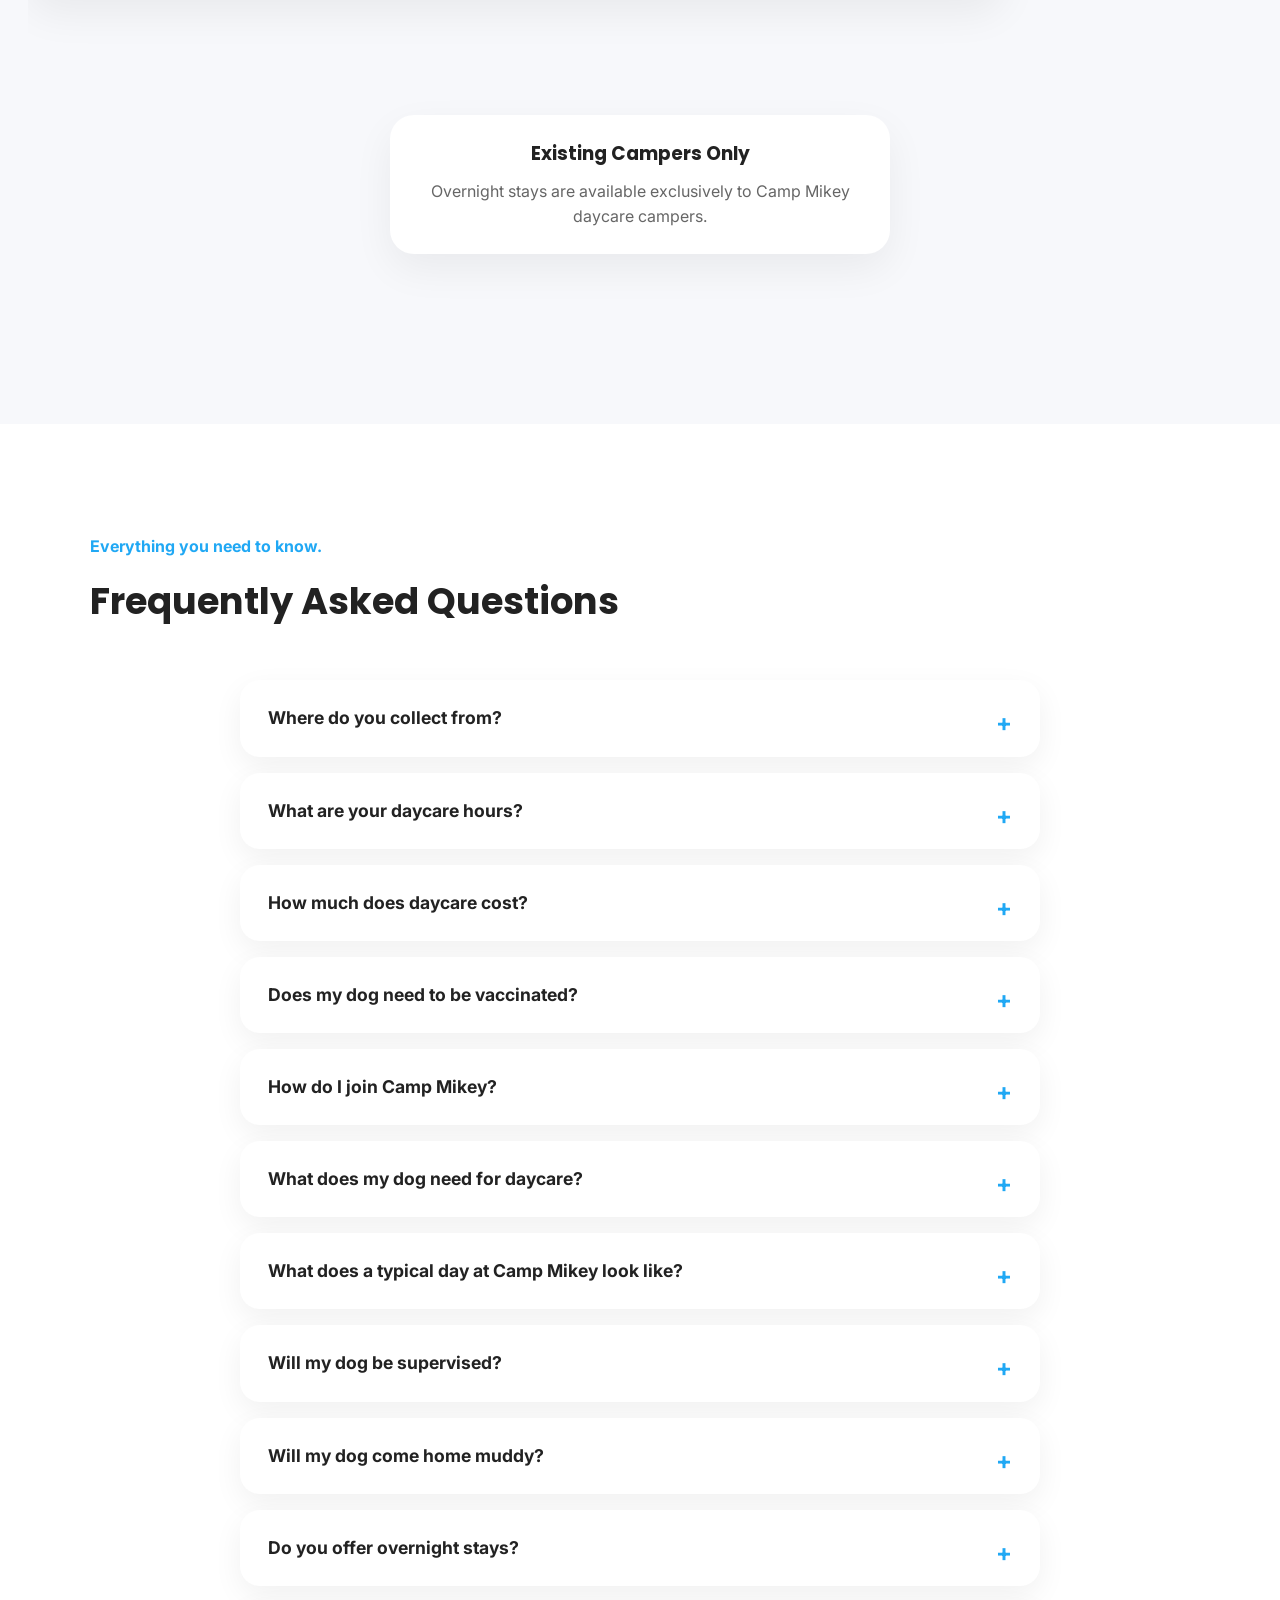
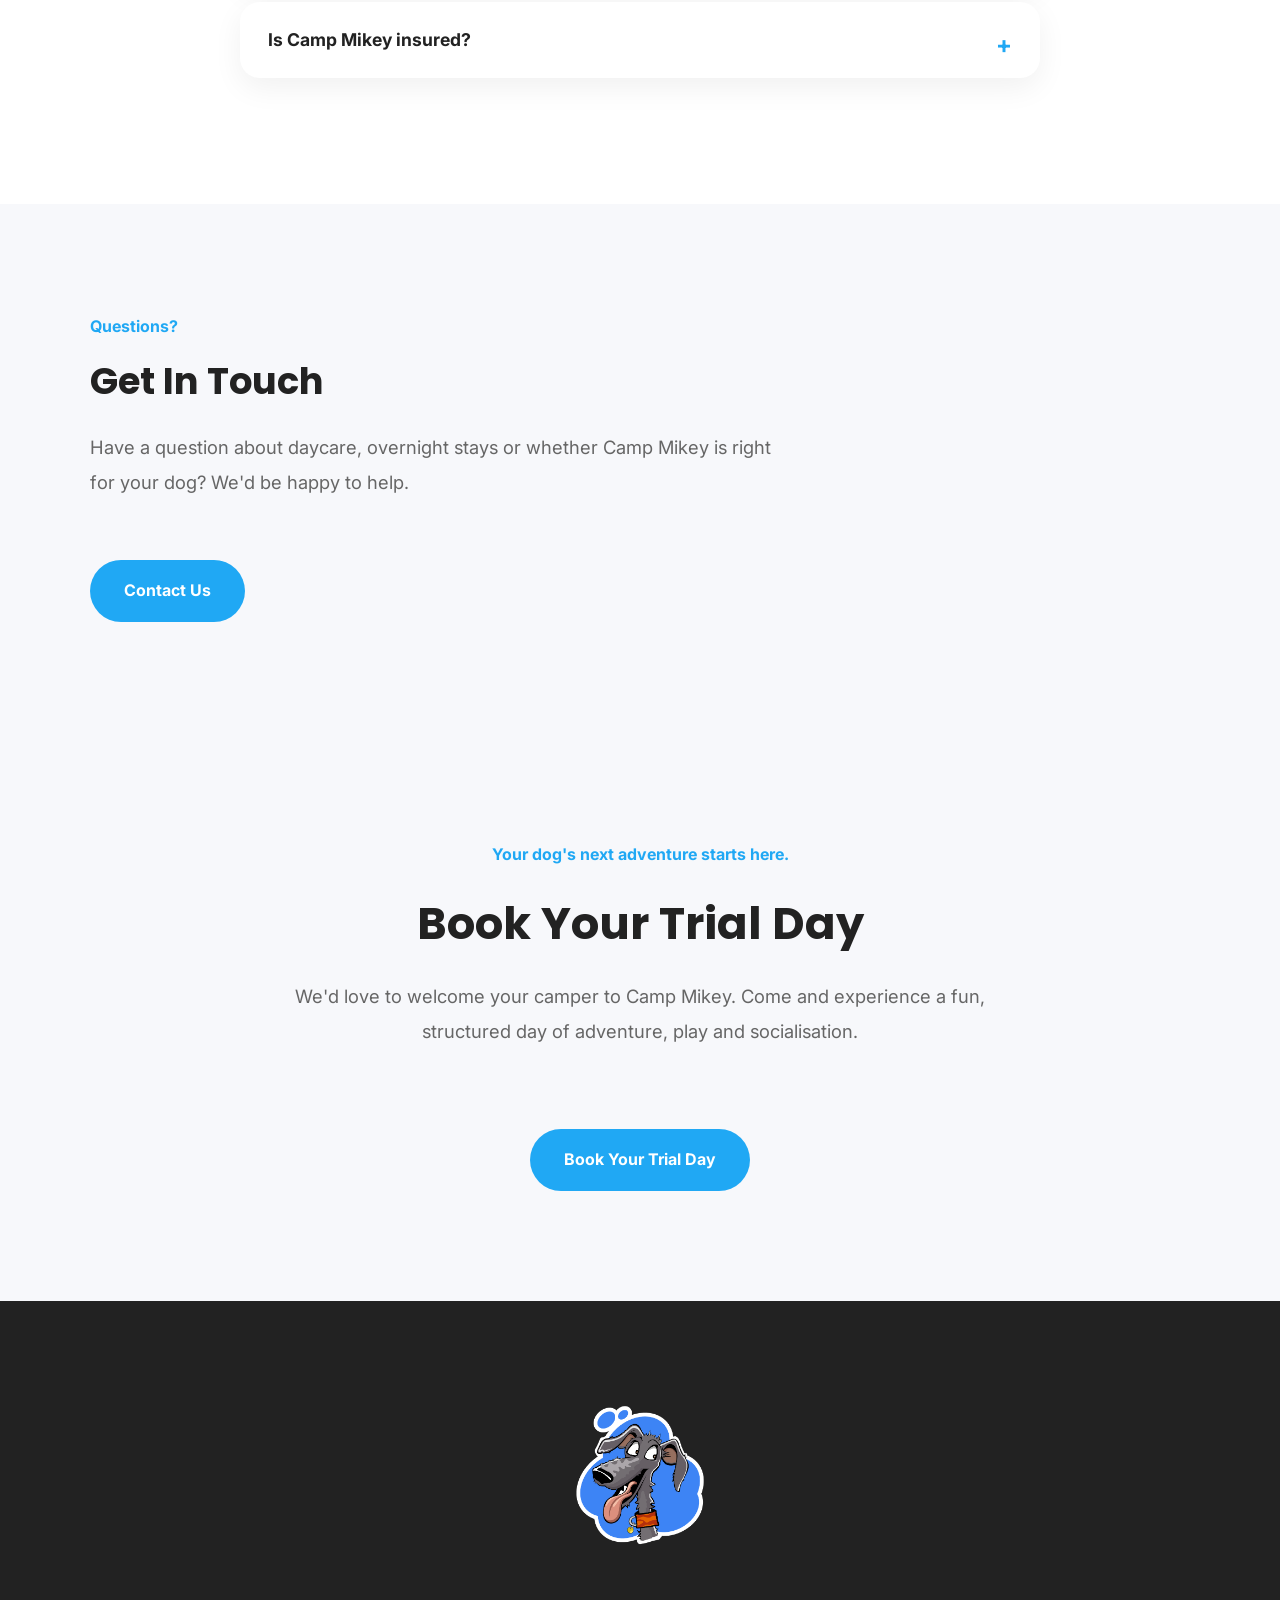
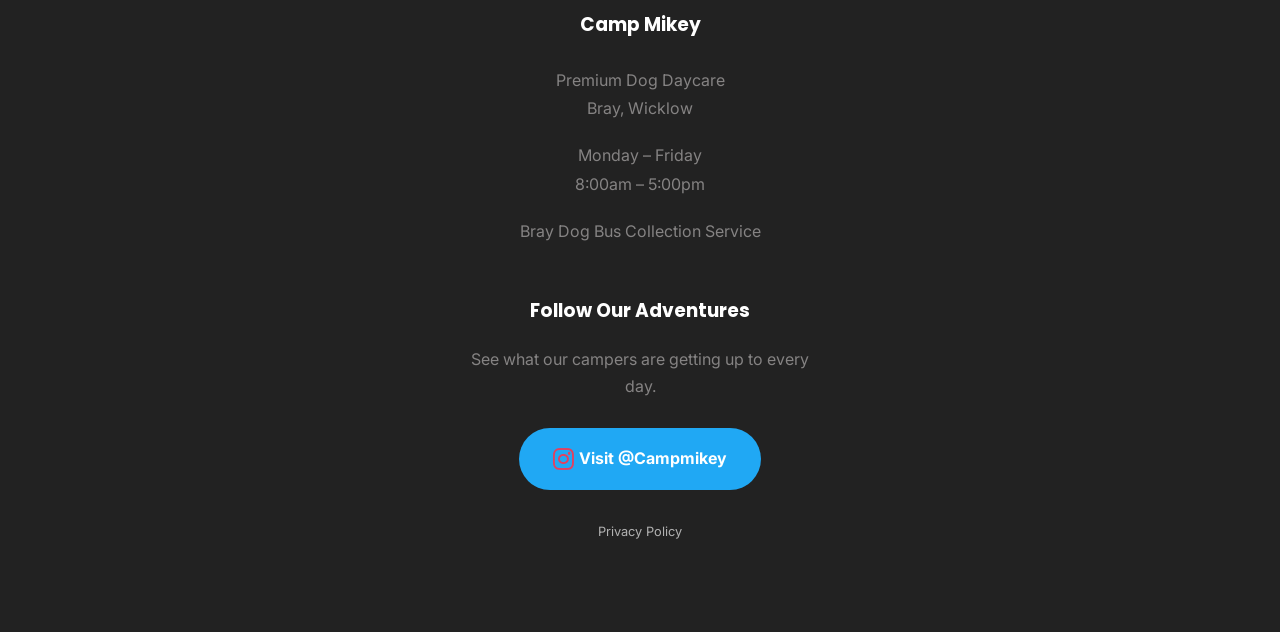
==== commit 96f05346: "Improve navigation and SEO" ====
--- a/index.html
+++ b/index.html
@@ -7,7 +7,7 @@
     <title>Camp Mikey | Dog Daycare serving Bray</title>
 
     <meta name="description"
-          content="Dog daycare serving Bray, with door-to-door Dog School Bus collection and drop home.">
+          content="Premium dog daycare serving Bray, Wicklow, with door-to-door Dog School Bus collection and drop-off. Structured days of play, socialisation and rest for happy dogs.
 
     <link rel="canonical" href="https://campmikey.ie/">
 
@@ -54,26 +54,37 @@
 
 <header class="hero">
 
-    <nav class="navbar">
-
-        <a href="#" class="logo">
-    <img src="images/logo.png" alt="Camp Mikey">
-    <span class="logo-name">Camp Mikey</span>
-</a>
-
-        <ul class="nav-links">
-            <li><a href="#why">Why Camp Mikey</a></li>
-            <li><a href="#gallery">Life at Camp</a></li>
-            <li><a href="#day">A Day at Camp</a></li>
-            <li><a href="#bus">Dog Bus</a></li>
-            <li><a href="#contact">Contact</a></li>
-        </ul>
-
-        <a href="book.html" class="button desktop-button">
-            Book Your Trial Day
-        </a>
-
-    </nav>
+
+<nav class="navbar">
+
+    <a href="#" class="logo">
+        <img src="images/logo.png" alt="Camp Mikey">
+        <span class="logo-name">Camp Mikey</span>
+    </a>
+
+    <button class="menu-toggle" aria-label="Open navigation menu" aria-expanded="false">
+        <i class="fa-solid fa-bars"></i>
+    </button>
+
+    <ul class="nav-links">
+        <li><a href="#why">Why Camp Mikey</a></li>
+        <li><a href="#gallery">Life at Camp</a></li>
+        <li><a href="#pricing">Pricing</a></li>
+        <li><a href="#day">A Day at Camp</a></li>
+        <li><a href="#bus">Dog Bus</a></li>
+        <li><a href="#overnights">Overnight Stays</a></li>
+        <li><a href="#faqs">FAQs</a></li>
+        <li><a href="contact.html">Contact</a></li>
+        <li class="mobile-book-link">
+            <a href="book.html">Book Your Trial Day</a>
+        </li>
+    </ul>
+
+    <a href="book.html" class="button desktop-button">
+        Book Your Trial Day
+    </a>
+
+</nav>
 
     <div class="hero-overlay"></div>
 
@@ -203,13 +214,13 @@
 </div>
 
         <div class="gallery">
-
-            <img src="images/fourpals.jpg" alt="">
-            <img src="images/park.jpeg" alt="">
-            <img src="images/Pals.jpeg" alt="">
-            <img src="images/Van-freeway 2.jpeg" alt="">
-            <img src="images/Arnie-and-Beau.jpeg" alt="">
-            <img src="images/Platform.jpeg" alt="">
+            
+            <img src="images/fourpals.jpg" alt="Dogs spending time together at Camp Mikey daycare">
+            <img src="images/park.jpeg" alt="Dogs enjoying outdoor time at Camp Mikey">
+            <img src="images/Pals.jpeg" alt="Dogs socialising together at dog daycare">
+            <img src="images/Van-freeway 2.jpeg" alt="Camp Mikey Dog School Bus transport">
+            <img src="images/Arnie-and-Beau.jpeg" alt="Arnie and Beau spending time together at Camp Mikey">
+            <img src="images/Platform.jpeg" alt="Dogs relaxing together at Camp Mikey">
 
         </div>
 
@@ -445,7 +456,7 @@
         </h2>
 
         <p class="section-intro">
-            Home-from-home overnight care for your camper when you're away.
+            Home-from-home overnight dog care for your camper when you're away.
         </p>
 
             <div class="overnight-price">
@@ -823,3 +834,5 @@
 
 </footer>
 
+
+<script src="script.js"></script>
--- a/style.css
+++ b/style.css
@@ -124,38 +124,48 @@
 
 }
 
-.navbar{
-
-    display:flex;
-    justify-content:center;
-    align-items:center;
-
-    padding:18px 28px;
-    position:relative;
-    z-index:2;
-
-}
+
+.navbar {
+    display: flex;
+    justify-content: space-between;
+    align-items: center;
+    position: fixed;
+    top: 0;
+    left: 0;
+    width: 100%;
+    min-height: 58px;
+    padding: 6px 18px;
+    background: rgba(25, 29, 35, 0.45);
+    backdrop-filter: blur(10px);
+    -webkit-backdrop-filter: blur(10px);
+    z-index: 1000;
+}
+
 
 .logo img{
-    width:150px;
-    height:auto;
+    width: 60px;
+    height: 60px;
+    object-fit: contain;
 
     filter:
         drop-shadow(0 3px 3px rgba(0,0,0,.35))
         drop-shadow(0 8px 18px rgba(0,0,0,.22));
 }
 
-.logo{
-    display:flex;
-    flex-direction:column;
-    align-items:center;
-}
+
+.logo {
+    display: flex;
+    flex-direction: row;
+    align-items: center;
+    gap: 8px;
+}
+
 
 .logo-name{
     margin-top:0px;
 
     font-family:"Poppins", sans-serif;
-    font-size:1.5rem;
+    font-size:1.1rem;
     font-weight:800;
 
     color:white;
@@ -182,21 +192,16 @@
 
 }
 
-.hero-content{
-
-    position:relative;
-    z-index:2;
-
-    flex:1;
-
-    display:flex;
-    flex-direction:column;
-    justify-content:flex-start;
-
-    padding:0px 32px 25px;
-
-    max-width:620px;
-
+
+.hero-content {
+    position: relative;
+    z-index: 2;
+    flex: 1;
+    display: flex;
+    flex-direction: column;
+    justify-content: flex-start;
+    padding: 95px 28px 30px;
+    max-width: 620px;
 }
 
 .eyebrow{
@@ -213,11 +218,13 @@
 
 }
 
-.hero h1{
-
-    color:white;
-
-}
+
+.hero h1 {
+    font-size: clamp(2.7rem, 9vw, 4.5rem);
+    line-height: 1.05;
+    margin: 14px 0 24px;
+}
+
 
 .hero-text{
 
@@ -493,14 +500,30 @@
 
 }
 
-.navbar{
-    padding:28px 5%;
-    justify-content:space-between;
-}
-
-.logo img{
-    width:190px;
-    height:auto;
+
+.navbar {
+    padding: 8px 4%;
+    min-height: 64px;
+    justify-content: space-between;
+    gap: 20px;
+}
+
+.navbar .logo {
+    flex-direction: row;
+    align-items: center;
+    gap: 10px;
+    flex-shrink: 0;
+}
+
+.navbar .logo img {
+    width: 60px;
+    height: 60px;
+    object-fit: contain;
+}
+
+.navbar .logo-name {
+    font-size: 1.2rem;
+    margin: 0;
 }
 
 .nav-links{
@@ -1551,4 +1574,78 @@
     color:#666;
     line-height:1.6;
     margin:0;
-}+}
+
+
+/* ---------- Sticky Navigation Menu ---------- */
+
+.menu-toggle {
+    display: block;
+    background: transparent;
+    border: none;
+    color: white;
+    font-size: 1.6rem;
+    cursor: pointer;
+    padding: 8px;
+}
+
+.nav-links {
+    display: none;
+    list-style: none;
+}
+
+.nav-links.active {
+    display: flex;
+    flex-direction: column;
+    position: absolute;
+    top: 100%;
+    left: 0;
+    width: 100%;
+    background: #20242b;
+    padding: 16px 24px 24px;
+    gap: 0;
+    box-shadow: 0 10px 20px rgba(0, 0, 0, 0.15);
+}
+
+.nav-links li a {
+    display: block;
+    color: white;
+    font-weight: 600;
+    padding: 12px 0;
+}
+
+.nav-links li a:hover {
+    color: #20A8F4;
+}
+
+.mobile-book-link a {
+    background: #20A8F4;
+    color: white !important;
+    text-align: center;
+    border-radius: 999px;
+    margin-top: 12px;
+    padding: 12px 18px !important;
+}
+
+/* Desktop navigation */
+
+@media (min-width: 992px) {
+    .menu-toggle {
+        display: none;
+    }
+
+    .nav-links {
+        display: flex;
+        flex-direction: row;
+        align-items: center;
+        gap: 20px;
+    }
+
+    .nav-links li a {
+        padding: 8px 0;
+    }
+
+    .mobile-book-link {
+        display: none;
+    }
+}
